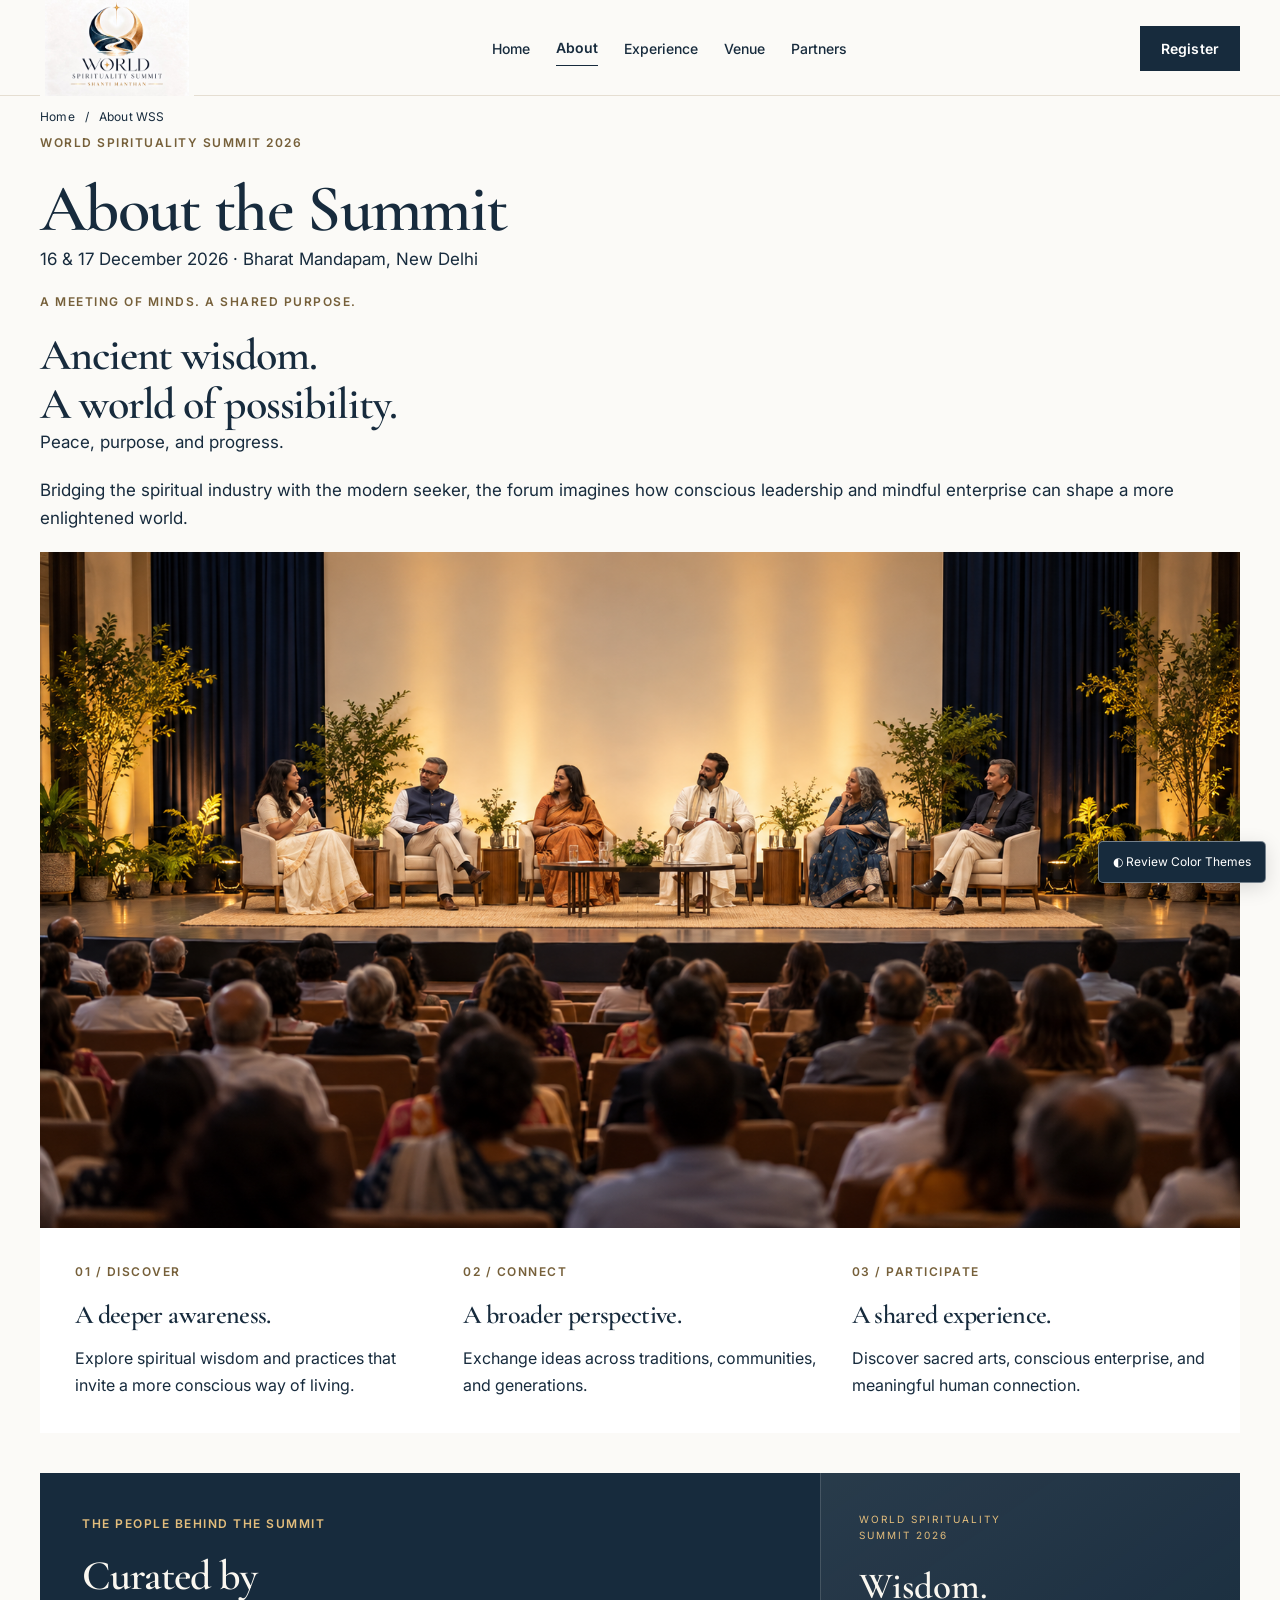
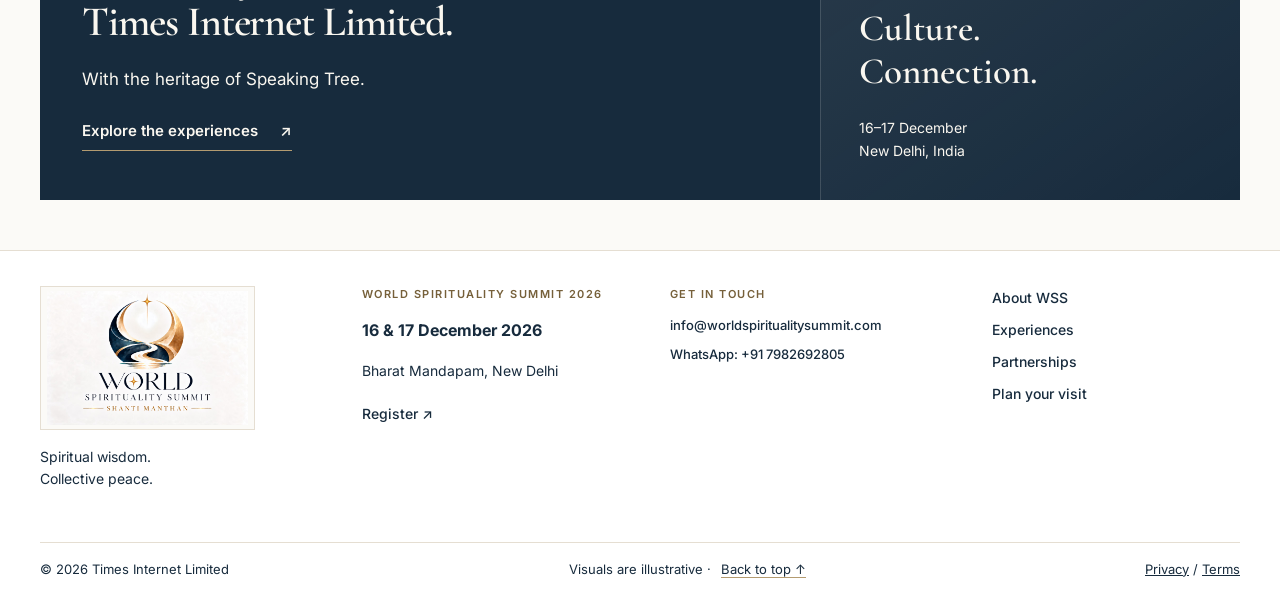
==== about.html @ 95be3aa4 "Restore WSS visual options and add content review workbook" ====
<!-- WSS 2026 - About the Summit - Built for GitHub Pages - Static HTML only -->
<!doctype html>
<html lang="en">
<head>
<meta charset="utf-8">
<meta name="viewport" content="width=device-width, initial-scale=1">
<title>About the Summit | WSS 2026</title>
<meta name="description" content="World Spirituality Summit 2026: Shanti Manthan - Chanting For Peace. Bharat Mandapam, New Delhi, 16-17 December 2026.">
<link rel="icon" href="./assets/images/logo-final.jpeg">
<script src="./assets/js/theme.js?v=layout-selector-4">
</script>
<link rel="preconnect" href="https://fonts.googleapis.com">
<link rel="preconnect" href="https://fonts.gstatic.com" crossorigin>
<link href="https://fonts.googleapis.com/css2?family=Inter:wght@400;500;600;700&family=Cormorant+Garamond:wght@400;500;600;700&display=swap" rel="stylesheet">
<link rel="stylesheet" href="./assets/css/themes.css">
<link rel="stylesheet" href="./assets/css/style.css">
<link rel="stylesheet" href="./assets/css/components.css">
<link rel="stylesheet" href="./assets/css/editorial.css">
<link rel="stylesheet" href="./assets/css/ad-free.css">

<link rel="stylesheet" href="./assets/css/premium.css">
<link rel="stylesheet" href="./assets/css/layout.css">
<link rel="stylesheet" href="./assets/css/commerce.css">
<link rel="stylesheet" href="./assets/css/brand.css">
<script src="./assets/js/launch.js?v=forms-3"></script>

<link rel="stylesheet" href="./assets/css/site-refinement.css?v=register-2">
<link rel="stylesheet" href="./assets/css/premium-design.css?v=art-direction-3">
<link rel="stylesheet" href="./assets/css/event-presentation.css?v=4">
<link rel="stylesheet" href="./assets/css/cohesive.css?v=5">
</head>
<body id="page-top" data-page="about">
<a class="skip" href="#main">Skip to content</a>
<header class="site-header">
<a class="brand pd-brand-original" href="./index.html" aria-label="World Spirituality Summit — Shanti Manthan"><img src="./assets/images/logo-final.png" alt="World Spirituality Summit — Shanti Manthan" width="1536" height="1024"></a>
<nav id="navigation" aria-label="Main navigation"><a href="./index.html">Home</a>
<a href="./about.html">About</a>
<a href="./experience.html">Experience</a>
<a href="./venue.html">Venue</a>
<a href="./partners.html">Partners</a>
<a hidden data-launch-hidden="true" href="./schedule.html">Schedule</a><a hidden data-launch-hidden="true" href="./speakers.html">Speakers</a><a hidden data-launch-hidden="true" href="./tickets.html">Tickets</a><a hidden data-launch-hidden="true" href="./media.html">Media</a></nav>
<a class="button header-cta" href="./register.html">Register</a>
<button class="menu-toggle" aria-controls="navigation" aria-expanded="false" aria-label="Open navigation">☰</button>
</header>
<nav class="site-breadcrumb pd-wrap" aria-label="Breadcrumb"><a href="./index.html">Home</a><span aria-hidden="true">/</span><span aria-current="page">About WSS</span></nav>
<main id="main" class="pd">
<section class="pd-wrap about-opening"><div><p class="pd-label">WORLD SPIRITUALITY SUMMIT 2026</p><h1>About the Summit</h1><p class="about-date">16 &amp; 17 December 2026 · Bharat Mandapam, New Delhi</p></div></section>
<section class="pd-wrap about-introduction"><div><p class="pd-label">A MEETING OF MINDS. A SHARED PURPOSE.</p><h2>Ancient wisdom.<br>A world of possibility.</h2><p class="about-deck">Peace, purpose, and progress.</p><p>Bridging the spiritual industry with the modern seeker, the forum imagines how conscious leadership and mindful enterprise can shape a more enlightened world.</p></div><img src="./assets/images/summit-conversation.png" alt="Illustrative summit conversation" width="1536" height="1024" loading="lazy"></section>
<section class="pd-about-principles pd-wrap"><article><p class="pd-label">01 / DISCOVER</p><h3>A deeper awareness.</h3><p>Explore spiritual wisdom and practices that invite a more conscious way of living.</p></article><article><p class="pd-label">02 / CONNECT</p><h3>A broader perspective.</h3><p>Exchange ideas across traditions, communities, and generations.</p></article><article><p class="pd-label">03 / PARTICIPATE</p><h3>A shared experience.</h3><p>Discover sacred arts, conscious enterprise, and meaningful human connection.</p></article></section>
<section class="ev-curator pd-wrap"><div><p class="pd-label">THE PEOPLE BEHIND THE SUMMIT</p><h2>Curated by<br>Times Internet Limited.</h2><p>With the heritage of Speaking Tree.</p><a class="pd-link" href="./experience.html">Explore the experiences <span aria-hidden="true">↗</span></a></div><aside><span>WORLD SPIRITUALITY<br>SUMMIT 2026</span><strong>Wisdom.<br>Culture.<br>Connection.</strong><p>16–17 December<br>New Delhi, India</p></aside></section></main>
<footer id="site-footer" class="pd-footer"><div class="pd-wrap pd-footer-top"><div><a class="brand pd-brand-original" href="./index.html" aria-label="World Spirituality Summit — Shanti Manthan"><img src="./assets/images/logo-final.png" alt="World Spirituality Summit — Shanti Manthan" width="1536" height="1024"></a><p>Spiritual wisdom.<br>Collective peace.</p></div><div><p class="pd-label">WORLD SPIRITUALITY SUMMIT 2026</p><strong>16 &amp; 17 December 2026</strong><p>Bharat Mandapam, New Delhi</p><a href="./register.html">Register ↗</a></div><div class="pd-footer-contact"><p class="pd-label">GET IN TOUCH</p><a href="mailto:info@worldspiritualitysummit.com">info@worldspiritualitysummit.com</a><a href="https://wa.me/917982692805">WhatsApp: +91 7982692805</a></div><nav aria-label="Footer navigation"><a href="./about.html">About WSS</a><a href="./experience.html">Experiences</a><a href="./partners.html">Partnerships</a><a href="./venue.html">Plan your visit</a><a hidden data-launch-hidden="true" href="./schedule.html">Schedule</a><a hidden data-launch-hidden="true" href="./speakers.html">Speakers</a><a hidden data-launch-hidden="true" href="./tickets.html">Tickets</a><a hidden data-launch-hidden="true" href="./media.html">Media</a></nav></div><div class="pd-wrap pd-footer-bottom"><span>© 2026 Times Internet Limited</span><span>Visuals are illustrative · <a href="#page-top" class="ev-back-top">Back to top ↑</a></span><span><button class="text-button" data-policy="Privacy Policy">Privacy</button> / <button class="text-button" data-policy="Terms">Terms</button></span></div></footer>
</div>


<button id="theme-open" class="theme-open" aria-haspopup="dialog" aria-label="Review Color Themes">◐ <span>Review Color Themes</span>
</button>
<dialog id="theme-dialog">
<div class="dialog-head">
<div>
<p class="eyebrow">BUSINESS REVIEW</p>
<h2>Choose a color palette</h2>
</div>
<button data-close aria-label="Close theme selector">×</button>
</div>
<p>Color theme preview | Final palette pending approval</p>
<div id="theme-options">
</div>
<p class="theme-guidance">Three shortlisted directions. Logo artwork is unchanged in every theme.</p>
<div class="dialog-actions">
<button id="copy-theme" class="button">Copy Review Link</button>
<button id="reset-theme" class="button secondary">Reset to Reference</button>
</div>
<p id="theme-status" role="status">
</p>
</dialog>
<dialog id="policy-dialog">
<div class="dialog-head">
<h2 id="policy-title">
</h2>
<button data-close aria-label="Close">×</button>
</div>
<p>Publication pending. This approval preview does not accept payments or submit enquiries until the live services are configured.</p>
</dialog>
<script src="./assets/js/nav.js" defer>
</script>
<script src="./assets/js/tabs.js" defer>
</script>
<script src="./assets/js/modal.js" defer>
</script>
<script src="./assets/js/seating.js" defer>
</script>
<script src="./assets/js/tickets.js" defer>
</script>
<script src="./assets/js/motion.js" defer>
</script>
<script src="./assets/js/premium.js" defer></script>
<script src="./assets/js/design-motion.js?v=art-direction-2" defer></script>
<script src="./assets/js/event-interactions.js?v=3" defer></script>
<a class="ux-up" href="#page-top" aria-label="Scroll to top"><span aria-hidden="true">↑</span></a>
<script src="./assets/js/cohesive.js?v=5" defer></script>
</body>
</html>
---- assets/css/themes.css ----
:root {
  --color-primary:#0B1340;
  --color-accent:#C9A84C;
  --color-highlight:#F0D98A;
  --color-bg:#fff;
  --color-surface:#F8F8F6;
  --color-text:#1A1A1A;
  --color-muted:#595959;
  --color-border:#dededc;
  --font-heading:'Playfair Display',Georgia,serif;
  --font-body:'Inter',Arial,sans-serif
}

[data-theme="forest-champagne"] {
  --color-primary:#173F35;
  --color-accent:#D5B775;
  --color-highlight:#F2E5C4;
  --color-bg:#FFFEFA;
  --color-surface:#F0F4EE
}

[data-theme="burgundy-sandstone"] {
  --color-primary:#59283E;
  --color-accent:#D7AD75;
  --color-highlight:#F3DFC2;
  --color-bg:#FFFCF8;
  --color-surface:#F6EFEB
}

[data-theme="indigo-lavender"] {
  --color-primary:#30275F;
  --color-accent:#C7B6EB;
  --color-highlight:#E7DEF7;
  --color-bg:#FEFDFF;
  --color-surface:#F2EFF8
}

[data-theme="teal-copper"] {
  --color-primary:#124951;
  --color-accent:#E0AA82;
  --color-highlight:#F5DDCA;
  --color-bg:#FCFEFD;
  --color-surface:#EDF4F3
}
---- assets/css/style.css ----
* {
  box-sizing:border-box
}

html {
  scroll-behavior:smooth;
  scroll-padding-top:110px
}

body {
  margin:0;
  background:var(--color-bg);
  color:var(--color-text);
  font:16px/1.65 var(--font-body)
}

h1,h2,h3,p {
  margin-top:0
}

h1,h2,h3 {
  line-height:1.15
}

h1,h2 {
  font-family:var(--font-heading);
  font-weight:500
}

h1 {
  font-size:clamp(2.7rem,5.5vw,5.3rem);
  letter-spacing:-.04em
}

h2 {
  font-size:clamp(2rem,3.5vw,3.1rem);
  letter-spacing:-.025em
}

h3 {
  font-size:1.12rem
}

a {
  color:inherit;
  text-decoration:none
}

a:hover {
  text-decoration:underline
}

button,input,select,textarea {
  font:inherit
}

button,a,input,select,textarea {
  -webkit-tap-highlight-color:transparent
}

button {
  cursor:pointer
}

button:disabled {
  cursor:not-allowed;
  opacity:.6
}

img {
  max-width:100%;
  display:block
}

button:focus-visible,a:focus-visible,input:focus-visible,select:focus-visible,textarea:focus-visible,[tabindex]:focus-visible {
  outline:3px solid var(--color-primary);
  outline-offset:4px
}

.dark :focus-visible,.hero :focus-visible {
  outline-color:white
}

[hidden] {
  display:none!important
}

.container {
  width:min(1200px,calc(100% - 64px));
  margin:auto
}

.section {
  padding:80px 0
}

.section-heading {
  max-width:780px;
  margin-bottom:32px
}

.section-heading p {
  color:var(--color-muted)
}

.surface {
  background:var(--color-surface)
}

.dark {
  background:var(--color-primary);
  color:white
}

.eyebrow {
  font-size:.76rem;
  font-weight:600;
  letter-spacing:.18em;
  text-transform:uppercase
}

.hero {
  min-height:calc(100svh - 96px);
  display:grid;
  place-items:center;
  text-align:center;
  position:relative;
  overflow:hidden;
  background:var(--color-primary);
  color:white;
  padding:88px 24px 60px
}

.hero:before,.quote:before {
  content:'';
  position:absolute;
  inset:0;
  background:linear-gradient(180deg,color-mix(in srgb,var(--color-primary) 66%,transparent),color-mix(in srgb,var(--color-primary) 85%,transparent)),url('../images/hero-bg.jpg') center/cover
}

.hero-content {
  position:relative;
  max-width:980px
}

.hero .eyebrow {
  color:var(--color-highlight);
  margin-bottom:30px
}

.hero h1 {
  margin-bottom:22px
}

.hero h1 em {
  font-weight:400;
  color:var(--color-highlight)
}

.hero h2 {
  font:400 1.1rem var(--font-body);
  letter-spacing:.1em;
  margin-bottom:28px
}

.hero-meta {
  font-size:.94rem;
  margin-bottom:32px
}

.actions {
  display:flex;
  gap:12px;
  flex-wrap:wrap
}

.hero .actions {
  justify-content:center
}

.hero-foot {
  margin:52px 0 0;
  font-size:.75rem;
  letter-spacing:.15em;
  color:var(--color-highlight)
}

.stats {
  background:var(--color-primary);
  color:white;
  border-top:1px solid #ffffff26
}

.stats .container {
  display:grid;
  grid-template-columns:repeat(6,1fr);
  padding:28px 0;
  gap:20px
}

.stat {
  text-align:center;
  border-right:1px solid #ffffff26
}

.stat:last-child {
  border:0
}

.stat strong {
  display:block;
  font:500 2.25rem var(--font-heading);
  color:var(--color-highlight)
}

.stat span {
  font-size:.78rem
}

.split {
  display:grid;
  grid-template-columns:1fr 1fr;
  gap:64px;
  align-items:center
}

.grid {
  display:grid;
  grid-template-columns:repeat(3,minmax(0,1fr));
  gap:24px
}

.grid.two {
  grid-template-columns:repeat(2,minmax(0,1fr))
}

.editorial-image {
  border-radius:8px;
  aspect-ratio:1.25;
  object-fit:cover
}

.placeholder {
  min-height:200px;
  display:grid;
  place-items:center;
  padding:28px;
  background:var(--color-surface);
  border:1px solid var(--color-border);
  text-align:center;
  color:var(--color-muted)
}

.image-grid {
  display:grid;
  grid-template-columns:1fr 1fr;
  gap:12px
}

.image-grid .placeholder {
  min-height:170px
}

.quote {
  position:relative;
  text-align:center;
  padding:90px 24px;
  color:white;
  background:var(--color-primary)
}

.quote>div {
  position:relative;
  max-width:900px;
  margin:auto
}

.quote h2 {
  font-size:clamp(2rem,4vw,3.5rem)
}

.page-hero {
  background:var(--color-primary);
  color:white;
  padding:65px 0
}

.page-hero h1 {
  font-size:clamp(2.4rem,4.5vw,4rem);
  max-width:1000px;
  margin-bottom:20px
}

.page-hero .eyebrow {
  color:var(--color-highlight)
}

.page-hero p:last-child {
  margin:0
}

.note {
  font-size:.85rem;
  color:var(--color-muted)
}

.dark .note {
  color:#e2e2e2
}

.inline-link {
  text-decoration:underline;
  text-underline-offset:5px;
  font-weight:600
}

.speaker-grid {
  display:grid;
  grid-template-columns:repeat(5,minmax(0,1fr));
  gap:20px
}

.speaker {
  text-align:center;
  padding:22px 12px;
  border:1px solid var(--color-border);
  border-radius:8px
}

.avatar {
  width:94px;
  height:94px;
  background:var(--color-surface);
  border:1px solid var(--color-border);
  border-radius:50%;
  display:grid;
  place-items:center;
  margin:0 auto 20px;
  font:1.8rem var(--font-heading);
  color:var(--color-primary)
}

.speaker h3 {
  font-size:.98rem;
  line-height:1.4;
  margin-bottom:8px
}

.speaker p {
  font-size:.82rem;
  color:var(--color-muted);
  margin:0
}

.speaker-strip {
  display:flex;
  overflow-x:auto;
  gap:20px;
  padding-bottom:20px
}

.speaker-strip .speaker {
  flex:0 0 210px;
  background:white
}

.timeline {
  margin-top:30px
}

.session {
  display:grid;
  grid-template-columns:130px 1fr;
  gap:28px;
  padding:26px 0;
  border-bottom:1px solid var(--color-border)
}

.session-body {
  border-left:4px solid var(--session-color,#666);
  padding-left:24px
}

.session h3 {
  margin:10px 0
}

.session .tag {
  font-size:.78rem;
  text-transform:uppercase;
  letter-spacing:.06em
}

.session p {
  margin-bottom:0;
  color:var(--color-muted)
}

.time {
  font-weight:600;
  font-size:.88rem
}

.experience-row {
  display:grid;
  grid-template-columns:1fr 1fr;
  gap:56px;
  align-items:center
}

.experience-row.reverse .experience-visual {
  order:2
}

.experience-visual {
  min-height:260px;
  background:var(--color-primary);
  color:var(--color-highlight);
  display:flex;
  flex-direction:column;
  justify-content:center;
  padding:40px;
  border-radius:8px
}

.experience-visual strong {
  font:5rem var(--font-heading)
}

.experience-visual span {
  font-size:1.2rem
}

.map-frame {
  width:100%;
  height:380px;
  border:0;
  border-radius:8px
}

.donut {
  width:240px;
  height:240px;
  border-radius:50%;
  background:conic-gradient(#0b1340 0 30%,#c9a84c 30% 55%,#258080 55% 75%,#8065ac 75% 90%,#aaa 90%);
  margin:auto;
  display:grid;
  place-items:center
}

.donut:after {
  content:'Our community';
  background:var(--color-bg);
  border-radius:50%;
  width:160px;
  height:160px;
  display:grid;
  place-items:center;
  font-family:var(--font-heading)
}

.legend {
  list-style:none;
  padding:0
}

.legend li {
  display:flex;
  justify-content:space-between;
  padding:8px 0;
  border-bottom:1px solid var(--color-border)
}

.seating-map {
  width:100%;
  max-height:560px
}

.zone {
  cursor:pointer;
  stroke:#fff;
  stroke-width:3
}

.zone:hover,.zone.selected {
  stroke:#171717;
  stroke-width:6
}

.zone:focus {
  outline:none;
  stroke:#171717;
  stroke-width:6
}

.zone-info {
  background:var(--color-surface);
  padding:24px;
  border-radius:8px
}

.zone-info p {
  margin-bottom:12px
}

.review-summary {
  padding:28px;
  background:var(--color-surface);
  border-radius:8px
}

.summary-line {
  display:flex;
  justify-content:space-between;
  gap:20px;
  margin:12px 0
}

.summary-total {
  border-top:1px solid var(--color-border);
  padding-top:16px;
  font-size:1.4rem;
  font-weight:600
}

.booking-success {
  max-width:700px;
  margin:auto;
  text-align:center
}

.success-mark {
  font-size:3rem;
  color:#226640
}

.review-notice {
  padding:12px 16px;
  background:var(--color-surface);
  border-left:3px solid var(--color-primary);
  font-size:.85rem;
  margin-bottom:24px
}

@media(min-width:1500px) {
  .hero {
  min-height:760px
}


}

@media(max-width:1100px) {
  .split {
  gap:32px
}

.speaker-grid {
  grid-template-columns:repeat(3,1fr)
}

.stats .container {
  grid-template-columns:repeat(3,1fr)
}

.stat:nth-child(3) {
  border:0
}


}

@media(max-width:767px) {
  .container {
  width:calc(100% - 32px)
}

.section {
  padding:48px 0
}

.hero {
  min-height:700px;
  padding:60px 16px
}

.hero h1 {
  font-size:3.2rem
}

.hero h2 {
  font-size:.96rem;
  letter-spacing:.03em
}

.hero .actions {
  flex-direction:column;
  max-width:310px;
  margin:auto
}

.hero-foot {
  margin-top:36px
}

.stats .container {
  gap:24px 10px
}

.stat strong {
  font-size:1.8rem
}

.stat span {
  font-size:.7rem
}

.split,.grid,.grid.two,.experience-row {
  grid-template-columns:1fr;
  gap:24px
}

.speaker-grid {
  grid-template-columns:repeat(2,minmax(0,1fr));
  gap:12px
}

.speaker {
  padding:18px 8px
}

.experience-row.reverse .experience-visual {
  order:0
}

.session {
  grid-template-columns:1fr;
  gap:10px
}

.page-hero {
  padding:44px 0
}

.image-grid .placeholder {
  min-height:130px;
  font-size:.85rem
}

.quote {
  padding:60px 20px
}

body {
  padding-bottom:78px
}

.map-frame {
  height:280px
}


}

@media(prefers-reduced-motion:reduce) {
  * {
  scroll-behavior:auto!important;
  transition:none!important
}


}
---- assets/css/components.css ----
.site-header {
  height:96px;
  position:sticky;
  top:0;
  z-index:30;
  background:var(--color-bg);
  display:flex;
  align-items:center;
  padding:0 32px;
  gap:24px;
  border-bottom:1px solid var(--color-border)
}

.site-header.scrolled {
  box-shadow:0 3px 20px #0000000a;
  background:white
}

.brand {
  display:flex;
  gap:12px;
  align-items:center;
  color:var(--color-primary);
  font-size:.73rem;
  font-weight:600;
  line-height:1.45;
  flex-shrink:0
}

.brand:hover {
  text-decoration:none
}

.brand-mark {
  font:600 1.9rem var(--font-heading);
  line-height:.8;
  letter-spacing:-.08em
}

.brand-mark span {
  display:block;
  font:600 .6rem var(--font-body);
  letter-spacing:.32em;
  text-align:center;
  margin-top:9px
}

.site-header nav {
  display:flex;
  gap:18px;
  margin-left:auto;
  align-items:center
}

.site-header nav a {
  font-size:.79rem;
  padding:10px 0;
  white-space:nowrap
}

.site-header nav a[aria-current] {
  border-bottom:2px solid var(--color-primary);
  font-weight:700
}

.button {
  border:1px solid transparent;
  border-radius:4px;
  padding:12px 26px;
  background:var(--color-accent);
  color:#171717;
  display:inline-flex;
  align-items:center;
  justify-content:center;
  font-size:.9rem;
  font-weight:600;
  line-height:1.5;
  transition:filter .2s,transform .2s
}

.button:hover {
  filter:brightness(.94);
  text-decoration:none
}

.button.secondary {
  border-color:var(--color-primary);
  color:var(--color-primary);
  background:transparent
}

.button.secondary:hover {
  background:var(--color-primary);
  color:white
}

.dark .secondary,.hero .secondary {
  border-color:#ffffff88;
  color:white
}

.dark .secondary:hover,.hero .secondary:hover {
  background:white;
  color:var(--color-primary)
}

.header-cta {
  padding:11px 16px;
  white-space:nowrap;
  font-size:.78rem
}

.menu-toggle {
  display:none;
  background:none;
  border:0;
  font-size:1.6rem
}

.card {
  background:white;
  border:1px solid var(--color-border);
  border-radius:8px;
  padding:24px;
  color:var(--color-text);
  transition:transform .2s,box-shadow .2s
}

.card:hover {
  box-shadow:0 4px 20px #00000014;
  transform:translateY(-2px)
}

.card-number {
  font:.85rem var(--font-body);
  display:block;
  color:var(--color-muted);
  margin-bottom:28px
}

.card h3 {
  font:500 1.45rem var(--font-heading);
  color:var(--color-primary)
}

.card p {
  color:var(--color-muted);
  margin-bottom:0
}

.card ul {
  padding-left:20px;
  font-size:.9rem
}

.card li {
  margin-bottom:10px
}

.price {
  display:block;
  font:500 2rem var(--font-heading);
  margin:20px 0;
  color:var(--color-primary)
}

.ticket-grid {
  display:grid;
  grid-template-columns:repeat(5,minmax(0,1fr));
  gap:16px
}

.ticket-card {
  position:relative;
  display:block;
  cursor:pointer;
  padding:22px 18px
}

.ticket-card:has(input:checked) {
  border:2px solid var(--color-primary);
  padding:21px 17px;
  box-shadow:0 0 0 3px var(--color-highlight)
}

.ticket-card h3 {
  margin-top:16px
}

.ticket-card .price {
  font-size:1.6rem
}

.ticket-card li {
  font-size:.8rem
}

.badge {
  display:inline-block;
  font-size:.65rem;
  letter-spacing:.07em;
  background:var(--color-highlight);
  color:#171717;
  padding:4px 8px;
  border-radius:3px;
  margin-bottom:8px
}

.tabs {
  display:flex;
  gap:8px;
  flex-wrap:wrap;
  border-bottom:1px solid var(--color-border);
  padding-bottom:14px
}

.tabs button {
  padding:12px 22px;
  border:1px solid var(--color-border);
  background:white;
  color:var(--color-primary);
  border-radius:4px
}

.tabs button.active {
  background:var(--color-primary);
  color:white;
  border-color:var(--color-primary)
}

.tab-panel {
  padding-top:32px
}

.stepper {
  display:flex;
  list-style:none;
  padding:0;
  margin:0 0 32px;
  gap:8px
}

.stepper li {
  flex:1;
  padding:14px 10px;
  background:var(--color-surface);
  border-bottom:3px solid var(--color-border);
  font-size:.9rem
}

.stepper .active {
  border-color:var(--color-primary);
  color:var(--color-primary);
  font-weight:600
}

.form-grid {
  display:grid;
  grid-template-columns:1fr 1fr;
  gap:20px
}

.field {
  display:flex;
  flex-direction:column;
  gap:7px;
  font-size:.9rem;
  font-weight:500
}

.field.full {
  grid-column:1/-1
}

input:not([type=checkbox]):not([type=radio]),select,textarea {
  width:100%;
  padding:12px;
  border:1px solid #888;
  border-radius:2px;
  background:white;
  color:#1a1a1a;
  min-height:48px
}

textarea {
  min-height:120px
}

input[type=checkbox],input[type=radio] {
  accent-color:var(--color-primary);
  width:18px;
  height:18px;
  vertical-align:middle
}

.check-label {
  display:flex;
  align-items:center;
  gap:10px;
  margin:12px 0
}

.form-actions {
  margin-top:28px;
  display:flex;
  gap:12px;
  flex-wrap:wrap
}

.error {
  font-size:.82rem;
  color:#9b1c1c
}

.field input[aria-invalid=true] {
  border-color:#9b1c1c
}

.total-strip {
  display:flex;
  justify-content:space-between;
  align-items:center;
  padding:24px;
  background:var(--color-surface);
  margin:24px 0;
  gap:20px
}

.total-strip strong {
  font-size:1.6rem;
  color:var(--color-primary)
}

.quantity {
  max-width:160px
}

.text-button {
  border:0;
  background:none;
  text-decoration:underline;
  padding:0;
  color:inherit;
  font-size:inherit
}

footer {
  background:var(--color-surface);
  padding:64px 0 22px;
  color:var(--color-primary)
}

.footer-grid {
  display:grid;
  grid-template-columns:1fr .8fr 1.3fr 1fr;
  gap:40px
}

.footer-grid h3 {
  font-size:.85rem;
  margin:0 0 16px
}

.footer-grid p,.footer-grid a,.footer-grid span:not(.brand-mark) {
  font-size:.78rem;
  overflow-wrap:anywhere
}

.footer-grid>div>a:not(.brand) {
  display:block;
  margin:8px 0
}

.footer-grid .brand {
  margin-bottom:24px
}

.socials {
  display:flex;
  flex-wrap:wrap;
  gap:10px
}

.footer-bottom {
  margin-top:40px;
  padding-top:20px;
  border-top:1px solid var(--color-border);
  display:flex;
  justify-content:space-between;
  gap:20px;
  font-size:.72rem
}

.mobile-cta {
  display:none
}

.theme-open {
  position:fixed;
  right:20px;
  bottom:20px;
  z-index:45;
  border:1px solid #ffffff66;
  border-radius:30px;
  background:var(--color-primary);
  color:white;
  box-shadow:0 3px 18px #0003;
  padding:12px 18px;
  font-size:.82rem
}

.theme-open:focus-visible {
  outline-color:var(--color-accent)
}

dialog {
  border:1px solid var(--color-border);
  border-radius:12px;
  width:min(620px,calc(100% - 32px));
  max-height:85svh;
  overflow:auto;
  padding:28px;
  background:var(--color-bg);
  color:var(--color-text)
}

dialog::backdrop {
  background:#0008;
  backdrop-filter:blur(3px)
}

.dialog-head {
  display:flex;
  align-items:flex-start;
  justify-content:space-between;
  gap:12px
}

.dialog-head h2 {
  font-size:1.9rem;
  margin-bottom:16px
}

.dialog-head .eyebrow {
  margin-bottom:12px
}

.dialog-head button {
  border:0;
  background:none;
  font-size:1.6rem;
  line-height:1
}

.dialog-actions {
  display:flex;
  gap:10px;
  flex-wrap:wrap;
  margin-top:20px
}

.theme-option {
  display:flex;
  width:100%;
  gap:16px;
  align-items:center;
  text-align:left;
  padding:14px;
  border:1px solid var(--color-border);
  border-radius:6px;
  background:white;
  margin:10px 0;
  color:#1a1a1a
}

.theme-option[aria-pressed=true] {
  border:2px solid var(--color-primary);
  padding:13px;
  background:var(--color-surface)
}

.theme-option strong {
  font-size:.91rem
}

.theme-option small {
  display:block;
  font-size:.76rem;
  color:#595959
}

.swatches {
  display:flex;
  flex-shrink:0
}

.swatches i {
  display:block;
  width:19px;
  height:35px
}

.swatches i:first-child {
  border-radius:4px 0 0 4px
}

.swatches i:last-child {
  border-radius:0 4px 4px 0
}

.selected-label {
  margin-left:auto;
  font-size:.72rem;
  font-weight:700
}

.skip {
  position:fixed;
  top:-100px;
  left:10px;
  z-index:100;
  padding:12px;
  background:white
}

.skip:focus {
  top:10px
}

.inline-status {
  margin:16px 0;
  font-size:.9rem
}

.honeypot {
  display:none
}

.map-tooltip {
  font-size:.9rem;
  min-height:30px;
  margin-top:16px
}

@media(max-width:1250px) {
  .site-header {
  padding:0 24px;
  gap:16px
}

.site-header nav {
  gap:12px
}

.brand>span:last-child:not(.brand-mark) {
  display:none
}


}

@media(max-width:1050px) {
  .site-header {
  height:80px
}

.menu-toggle {
  display:block
}

.header-cta {
  margin-left:auto
}

.site-header nav {
  display:none;
  position:fixed;
  inset:80px 0 0;
  background:var(--color-bg);
  padding:32px;
  overflow:auto;
  flex-direction:column;
  align-items:stretch;
  gap:8px
}

.site-header nav.open {
  display:flex
}

.site-header nav a {
  font-size:1.2rem
}

.ticket-grid {
  grid-template-columns:repeat(3,1fr)
}

.footer-grid {
  grid-template-columns:1fr 1fr
}


}

@media(max-width:767px) {
  .site-header {
  height:72px;
  padding:0 16px
}

.site-header nav {
  top:72px
}

.brand>span:last-child:not(.brand-mark) {
  display:block;
  font-size:.65rem
}

.header-cta {
  display:none
}

.menu-toggle {
  margin-left:auto
}

.brand-mark {
  font-size:1.7rem
}

.footer-grid {
  gap:32px 20px
}

.footer-bottom {
  flex-direction:column;
  gap:12px
}

.form-grid {
  grid-template-columns:1fr
}

.ticket-grid {
  grid-template-columns:1fr 1fr;
  gap:12px
}

.ticket-card {
  padding:16px 12px
}

.ticket-card:has(input:checked) {
  padding:15px 11px
}

.ticket-card h3 {
  font-size:1.2rem
}

.ticket-card .price {
  font-size:1.35rem
}

.total-strip {
  align-items:flex-start;
  flex-direction:column
}

.mobile-cta {
  display:flex;
  position:fixed;
  bottom:0;
  left:0;
  right:0;
  z-index:40;
  border-radius:0;
  padding:18px 10px;
  padding-bottom:max(18px,env(safe-area-inset-bottom));
  box-shadow:0 -2px 12px #0001
}

.theme-open {
  bottom:82px;
  right:12px;
  padding:10px 14px
}

.theme-open span {
  font-size:.75rem
}

dialog {
  padding:20px
}

.theme-option {
  gap:10px
}

.swatches i {
  width:13px
}

.stepper li {
  font-size:.8rem
}

.card {
  padding:20px
}

.ticket-card {
  padding:16px 12px
}


}

/* Compact, unobstructed approval control in the mobile header. */
@media(max-width:767px) {
  .theme-open {
  top:18px;
  right:56px;
  bottom:auto;
  height:36px;
  padding:6px 10px;
  box-shadow:none;
  border-radius:4px;
}

.theme-open span {
  display:none;
}

.theme-open::after {
  content:' Themes';
  font-size:.75rem;
}


}

@media(max-width:380px) {
  .brand>span:last-child:not(.brand-mark) {
  display:none;
}


}

@media(min-width:1051px) {
  .site-header nav a { font-size:.875rem; }
}

.card h3 {
  overflow-wrap:anywhere;
}

.feature-icon { width:32px; height:32px; color:var(--color-primary); margin-bottom:24px; }
---- assets/css/editorial.css ----
/* Reference-led art direction. All color choices remain controlled by theme tokens. */
:root {
  --hero-paper: #faf6eb;
  --accent-ink: #806019;
  --surface-tint: #edf0e7;
}
[data-theme="forest-champagne"] {
  --color-primary: #103d30;
  --color-accent: #d3b479;
  --color-highlight: #f3e5bb;
  --color-bg: #fffcf5;
  --color-surface: #eff2e9;
  --color-border: #dcded3;
  --hero-paper: #fbf5e5;
  --accent-ink: #806019;
}
[data-theme="midnight-gold"] { --hero-paper: #f7f5ed; --surface-tint: #edf0f5; }
[data-theme="burgundy-sandstone"] { --hero-paper: #fbf0e5; --surface-tint: #f4eae7; }
[data-theme="indigo-lavender"] { --hero-paper: #f7f2fc; --surface-tint: #efedf7; }
[data-theme="teal-copper"] { --hero-paper: #f3f7ef; --surface-tint: #e9f2ef; }
body { -webkit-font-smoothing: antialiased; }
h1, h2 { text-wrap: balance; }
figure { margin: 0; }
.site-header {
  height: 88px;
  background: var(--color-bg);
  border-bottom: 1px solid color-mix(in srgb, var(--color-primary) 12%, transparent);
}
.site-header.scrolled { background: color-mix(in srgb, var(--color-bg) 94%, transparent); backdrop-filter: blur(16px); }
.brand { gap: 15px; }
.brand-mark { letter-spacing: -.065em; }
.site-header nav a { position: relative; border: 0; }
.site-header nav a::after { content: ''; position: absolute; height: 1px; left: 0; right: 0; bottom: 5px; background: var(--color-primary); transform: scaleX(0); transform-origin: left; transition: transform .25s ease; }
.site-header nav a:hover::after, .site-header nav a[aria-current]::after { transform: scaleX(1); }
.site-header nav a[aria-current] { border: 0; }
.button { border-radius: 3px; min-height: 48px; gap: 22px; padding: 13px 25px; letter-spacing: .01em; }
.header-cta { min-height: 42px; padding: 10px 18px; }
.button:not(.secondary) { background: var(--color-primary); color: white; }
.dark .button:not(.secondary) { background: var(--color-accent); color: #171717; }
.button.secondary { border-color: color-mix(in srgb, var(--color-primary) 55%, transparent); }
.button:hover { filter: none; transform: translateY(-2px); box-shadow: 0 5px 15px #0000000d; }
.eyebrow { font-size: .72rem; letter-spacing: .19em; line-height: 1.6; }
.fine-line { display: inline-block; width: 28px; height: 1px; background: currentColor; margin-right: 12px; vertical-align: middle; }
/* Live text sits above a standalone image; the chakra is a separate animated layer. */
.editorial-hero {
  isolation: isolate;
  position: relative;
  min-height: 720px;
  height: min(820px, calc(100svh - 88px));
  display: flex;
  align-items: center;
  text-align: left;
  padding: 54px max(5vw, calc((100vw - 1280px) / 2)) 100px;
  background: var(--hero-paper);
  color: var(--color-primary);
}
.editorial-hero::before { display: none; }
.hero-venue { position: absolute; inset: 0; width: 100%; height: 100%; object-fit: cover; object-position: center 59%; z-index: -3; }
.hero-wash { position: absolute; inset: 0; z-index: -2; background: linear-gradient(90deg, var(--hero-paper) 0%, color-mix(in srgb, var(--hero-paper) 96%, transparent) 28%, color-mix(in srgb, var(--hero-paper) 70%, transparent) 42%, transparent 65%), linear-gradient(0deg, #12271955, transparent 21%); }
.hero-content { max-width: 640px; width: 49%; z-index: 2; }
.editorial-hero .eyebrow { color: var(--color-primary); margin: 0 0 32px; font-size: .68rem; }
.editorial-hero h1 { font-size: clamp(4.6rem, 6.7vw, 6.75rem); line-height: .94; letter-spacing: -.055em; font-weight: 500; margin: 0 0 21px; text-wrap: initial; }
.editorial-hero h1 > span { display: block; font: 400 clamp(2rem, 3.2vw, 3.1rem)/1.4 var(--font-body); letter-spacing: -.045em; margin-top: 15px; }
.hero-mantra { font-size: .98rem; line-height: 1.7; margin-bottom: 25px; }
.hero-mantra span { color: var(--accent-ink); margin: 0 5px; }
.hero-details { margin-bottom: 26px; }
.hero-details::before { content: ''; width: 55px; height: 2px; background: var(--accent-ink); display: block; margin-bottom: 17px; }
.hero-details p { margin: 0; }
.hero-details strong { font-size: 1.55rem; font-weight: 400; line-height: 1.4; color: var(--accent-ink); display: block; }
.hero-details span { display: block; font-size: 1.06rem; margin-top: 2px; }
.editorial-hero .actions { justify-content: flex-start; gap: 12px; }
.editorial-hero .secondary { border-color: var(--color-primary); color: var(--color-primary); background: color-mix(in srgb, var(--hero-paper) 75%, transparent); }
.editorial-hero .secondary:hover { background: var(--color-primary); color: white; }
.hero-chakra { position: absolute; width: min(44vw, 670px); height: auto; aspect-ratio: 1; right: 6%; top: -8%; z-index: -1; opacity: .8; pointer-events: none; }
.chakra-art { width: 100%; height: 100%; object-fit: contain; }
.hero-bottom { position: absolute; bottom: 24px; left: max(5vw, calc((100vw - 1280px) / 2)); right: 32px; display: flex; justify-content: space-between; align-items: center; gap: 16px; }
.hero-bottom p { margin: 0; font-size: .66rem; letter-spacing: .2em; color: var(--color-primary); }
.motion-control { color: var(--color-primary); background: var(--hero-paper); border: 1px solid color-mix(in srgb, var(--color-primary) 25%, transparent); border-radius: 24px; padding: 7px 13px; font-size: .72rem; min-height: 34px; }
.motion-control:disabled { opacity: .8; }
.stats { background: var(--color-primary); border: 0; }
.stats .container { padding: 30px 0; }
.stat strong { font-size: 2rem; margin-bottom: 5px; }
.stat span { font-size: .76rem; letter-spacing: .01em; }
.section { padding: 76px 0; }
.section h2 { color: var(--color-primary); }
.section.dark h2 { color: var(--color-highlight); }
.section-heading { margin-bottom: 36px; }
.section-heading::before { content: ''; display: block; width: 34px; height: 2px; background: var(--color-accent); margin-bottom: 18px; }
.split { gap: 60px; }
.summit-collage { position: relative; padding: 0 0 60px 0; margin: 12px 0 16px; }
.collage-main { width: 89%; position: relative; overflow: hidden; border-radius: 150px 150px 4px 4px; }
.collage-main img { width: 100%; height: 430px; object-fit: cover; }
.collage-main figcaption { position: absolute; bottom: 0; left: 0; right: 0; padding: 50px 25px 20px; background: linear-gradient(transparent, #112b25bf); color: white; font: 1.3rem var(--font-heading); }
.collage-detail { position: absolute; width: 49%; right: 0; bottom: 0; border: 7px solid var(--color-bg); border-radius: 4px; overflow: hidden; }
.collage-detail img { width: 100%; height: 205px; object-fit: cover; }
.collage-seal { position: absolute; left: -38px; bottom: 3px; display: block; width: 125px; height: 125px; padding: 10px; border-radius: 50%; background: var(--color-primary); }
.collage-seal img { width: 100%; height: 100%; object-fit: contain; }
.card { border-color: color-mix(in srgb, var(--color-primary) 14%, transparent); padding: 27px; border-radius: 5px; }
.card:hover { box-shadow: 0 12px 30px #172b2310; transform: translateY(-4px); }
.image-card { padding: 0; overflow: hidden; }
.image-card > img { width: 100%; height: 220px; object-fit: cover; transition: transform .7s ease; }
.image-card:hover > img { transform: scale(1.035); }
.image-card-body { padding: 25px; position: relative; background: white; }
.image-card .feature-icon { width: 26px; height: 26px; margin: 0 0 14px; }
.image-card h3 { margin-bottom: 10px; }
.speaker { background: var(--color-bg); border-color: color-mix(in srgb, var(--color-primary) 13%, transparent); border-radius: 5px; padding-top: 28px; }
.avatar { background: var(--color-primary); color: var(--color-highlight); border: 5px solid var(--color-surface); box-shadow: 0 0 0 1px var(--color-accent); }
.speaker-strip { scrollbar-width: thin; scrollbar-color: var(--color-accent) transparent; }
.speaker-strip .speaker { background: var(--color-bg); }
.speaker h3 { color: var(--color-primary); }
.quote { background: var(--color-primary); overflow: hidden; padding: 95px 24px; }
.quote::before { background: radial-gradient(ellipse at center, color-mix(in srgb,var(--color-accent) 12%,transparent), transparent 70%); }
.quote h2 { color: var(--color-highlight); }
.quote-chakra { position: absolute; width: 540px; height: 540px; right: -80px; top: -110px; object-fit: contain; opacity: .13; }
.page-hero { position: relative; isolation: isolate; overflow: hidden; background: var(--hero-paper); color: var(--color-primary); padding: 62px 0; border-bottom: 1px solid var(--color-border); }
.page-hero .container { position: relative; z-index: 1; padding-right: 200px; }
.page-hero .eyebrow { color: var(--accent-ink); }
.page-hero h1 { font-size: clamp(2.5rem, 4vw, 3.8rem); }
.page-chakra { width: 390px; height: 390px; position: absolute; top: -85px; right: 1%; opacity: .42; z-index: -1; pointer-events: none; }
.page-hero .motion-control { position: absolute; right: 24px; bottom: 15px; z-index: 2; }
.venue-panorama { position: relative; border-radius: 6px; overflow: hidden; margin: 28px 0; }
.venue-panorama img { width: 100%; height: 460px; object-fit: cover; object-position: center 64%; }
.venue-panorama figcaption { display: flex; gap: 16px; justify-content: space-between; background: var(--color-primary); color: var(--color-highlight); padding: 16px 24px; font-size: .9rem; }
.venue-panorama figcaption span { font-size: .75rem; color: white; opacity: .85; }
.experience-row { gap: 64px; }
.experience-visual { padding: 0; display: block; min-height: 0; border-radius: 6px; overflow: hidden; position: relative; margin: 0; }
.experience-visual img { width: 100%; height: 380px; object-fit: cover; transition: transform .8s ease; }
.experience-visual:hover img { transform: scale(1.035); }
.experience-visual figcaption { position: absolute; bottom: 0; left: 0; right: 0; padding: 30px 20px 17px; display: flex; align-items: center; gap: 16px; background: linear-gradient(transparent,#102a24d9); color: white; font-size: .7rem; letter-spacing: .06em; }
.experience-visual figcaption span { font: 1.8rem var(--font-heading); color: var(--color-highlight); }
.experience-row > div > p:last-child { color: var(--color-muted); line-height: 1.8; }
.editorial-banner { display: grid; grid-template-columns: 1fr 1fr; margin-top: 24px; margin-bottom: 76px; background: var(--color-primary); color: var(--color-highlight); border-radius: 6px; overflow: hidden; }
.editorial-banner figure img { width: 100%; height: 320px; object-fit: cover; }
.editorial-banner > div { position: relative; padding: 48px; overflow: hidden; display: flex; flex-direction: column; justify-content: center; }
.editorial-banner h2 { font-size: 2.5rem; position: relative; z-index: 1; }
.editorial-banner .eyebrow { color: white; position: relative; z-index: 1; }
.editorial-banner > div > img { position: absolute; width: 300px; height: 300px; right: -70px; bottom: -90px; opacity: .15; }
.timeline .session { border-bottom: 1px solid color-mix(in srgb, var(--color-primary) 12%, transparent); }
.time { color: var(--color-primary); }
.tabs button { transition: background .2s ease, color .2s ease; }
.ticket-card { padding: 22px 18px; }
.ticket-card:has(input:checked) { padding: 21px 17px; box-shadow: 0 0 0 3px var(--color-highlight); }
.review-summary, .zone-info { border: 1px solid var(--color-border); }
footer { position: relative; isolation: isolate; overflow: hidden; background: var(--color-surface); border-top: 1px solid var(--color-border); }
.footer-chakra { position: absolute; width: 400px; height: 400px; bottom: -200px; left: -150px; opacity: .16; z-index: -1; pointer-events: none; }
.footer-chakra img { width: 100%; height: 100%; object-fit: contain; }
.theme-open { border-radius: 5px; box-shadow: 0 5px 20px #0002; }
.theme-option { transition: border-color .2s, background .2s; }
.theme-option[aria-pressed=true] { box-shadow: inset 4px 0 0 var(--color-primary); }
.theme-guidance { font-size: .8rem; color: var(--color-muted); }
[data-motion="on"] .chakra-art { animation: chakra-turn 100s linear infinite; }
[data-motion="on"] .hero-content { animation: arrive .9s ease both; }
[data-motion="on"] .reveal { opacity: 0; transform: translateY(22px); transition: opacity .65s ease, transform .65s cubic-bezier(.2,.6,.3,1); transition-delay: var(--reveal-delay, 0ms); }
[data-motion="on"] .reveal.is-visible { opacity: 1; transform: none; }
[data-motion="off"] *, [data-page-hidden="true"] * { animation-play-state: paused !important; }
@keyframes chakra-turn { to { transform: rotate(360deg); } }
@keyframes arrive { from { opacity: 0; transform: translateY(16px); } to { opacity: 1; transform: translateY(0); } }
@media(min-width:1600px) { .editorial-hero { min-height: 780px; } }
@media(max-width:1100px) {
  .hero-content { width: 54%; }
  .editorial-hero { min-height: 680px; }
  .editorial-hero h1 { font-size: 5rem; }
  .hero-chakra { right: -3%; top: 0; width: 50vw; }
  .hero-wash { background: linear-gradient(90deg,var(--hero-paper),color-mix(in srgb,var(--hero-paper) 95%,transparent) 30%,color-mix(in srgb,var(--hero-paper) 55%,transparent) 56%,transparent 85%); }
  .split,.experience-row { gap: 34px; }
  .collage-main img { height: 370px; }
  .collage-detail img { height: 175px; }
  .collage-seal { width: 95px; height: 95px; left: -12px; }
  .page-hero .container { padding-right: 150px; }
  .page-chakra { right: -120px; }
}
@media(max-width:767px) {
  .site-header { height: 72px; }
  .editorial-hero { display: block; height: auto; min-height: 820px; padding: 43px 24px 350px; }
  .hero-content { width: 100%; max-width: none; }
  .editorial-hero .eyebrow { font-size: .58rem; margin-bottom: 22px; letter-spacing: .13em; }
  .fine-line { width: 18px; margin-right: 8px; }
  .editorial-hero h1 { font-size: clamp(3.4rem, 13vw, 5.5rem); line-height: .96; margin-bottom: 16px; }
  .editorial-hero h1 > span { font-size: 2.1rem; margin-top: 9px; }
  .hero-mantra { font-size: .83rem; margin-bottom: 18px; }
  .hero-details { margin-bottom: 22px; }
  .hero-details strong { font-size: 1.35rem; }
  .hero-details span { font-size: .91rem; }
  .hero-details::before { width: 40px; margin-bottom: 12px; }
  .hero-venue { top: auto; bottom: 0; height: 360px; object-position: 69% bottom; }
  .hero-wash { background: linear-gradient(180deg,var(--hero-paper) 0%,var(--hero-paper) 51%,color-mix(in srgb,var(--hero-paper) 80%,transparent) 61%,transparent 76%); }
  .hero-chakra { width: 300px; height: 300px; right: -110px; top: 30px; opacity: .18; }
  .editorial-hero .actions { flex-direction: row; justify-content: flex-start; max-width: none; gap: 8px; }
  .editorial-hero .button { font-size: .75rem; min-height: 45px; padding: 11px 15px; gap: 13px; }
  .hero-bottom { left: 20px; right: 16px; bottom: 16px; }
  .hero-bottom p { font-size: .55rem; letter-spacing: .1em; padding: 5px 8px; background: var(--hero-paper); }
  .motion-control { font-size: .64rem; padding: 5px 10px; }
  .stats .container { gap: 24px 8px; padding: 25px 0; }
  .stat strong { font-size: 1.65rem; }
  .stat span { font-size: .64rem; }
  .section { padding: 46px 0; }
  .section-heading { margin-bottom: 25px; }
  .split { gap: 30px; }
  .summit-collage { padding: 0 0 48px 10px; margin: 12px 0 0; }
  .collage-main img { height: 340px; }
  .collage-main figcaption { font-size: 1.2rem; padding-left: 20px; }
  .collage-detail { border-width: 5px; }
  .collage-detail img { height: 155px; }
  .collage-seal { left: 0; width: 80px; height: 80px; bottom: 6px; }
  .image-card > img { height: 220px; }
  .image-card-body { padding: 22px; }
  .image-card { padding: 0; }
  .page-hero { padding: 40px 0 60px; }
  .page-hero .container { padding-right: 0; }
  .page-hero h1 { font-size: 2.6rem; max-width: 100%; }
  .page-hero p:last-child { font-size: .88rem; max-width: 310px; }
  .page-chakra { width: 270px; height: 270px; right: -110px; top: -25px; opacity: .25; }
  .page-hero .motion-control { bottom: 12px; right: 16px; }
  .venue-panorama img { height: 280px; object-position: 64% center; }
  .venue-panorama figcaption { flex-direction: column; gap: 2px; padding: 13px 16px; }
  .experience-row { gap: 24px; }
  .experience-visual img { height: 280px; }
  .experience-row.reverse .experience-visual { order: 0; }
  .editorial-banner { grid-template-columns: 1fr; margin: 0 auto 46px; }
  .editorial-banner figure img { height: 230px; }
  .editorial-banner > div { padding: 30px 24px; }
  .editorial-banner h2 { font-size: 2rem; }
  .quote { padding: 65px 20px; }
  .quote-chakra { width: 390px; height: 390px; right: -170px; top: -40px; }
  .ticket-card { padding: 16px 12px; }
  .ticket-card:has(input:checked) { padding: 15px 11px; }
  .theme-open { box-shadow: none; }
  .mobile-cta.button { border-radius: 0; background: var(--color-primary); color: white; }
}
@media(max-width:360px) {
  .editorial-hero { padding-left: 18px; padding-right: 18px; min-height: 800px; }
  .editorial-hero h1 { font-size: 3.5rem; }
  .hero-mantra { font-size: .77rem; }
  .editorial-hero .button { padding: 10px 12px; font-size: .72rem; }
}
@media(prefers-reduced-motion:reduce) {
  *, *::before, *::after { animation: none !important; transition: none !important; scroll-behavior: auto !important; }
  .reveal { opacity: 1 !important; transform: none !important; }
}
/* Fade the halo into the sky so the venue architecture stays unobstructed. */
.hero-chakra {
  opacity: .65;
  -webkit-mask-image: linear-gradient(to bottom, #000 0%, #000 43%, transparent 76%);
  mask-image: linear-gradient(to bottom, #000 0%, #000 43%, transparent 76%);
}
@media(max-width:767px) {
  .hero-chakra { opacity: .17; -webkit-mask-image: none; mask-image: none; }
}
@media(min-width:768px) and (max-width:1023px) {
  .grid { grid-template-columns: repeat(2,minmax(0,1fr)); }
  .editorial-hero h1 { font-size: 4.3rem; }
  .editorial-hero .button { padding: 12px 18px; font-size: .8rem; }
}
[data-motion="off"] .image-card > img,
[data-motion="off"] .experience-visual img,
[data-motion="off"] .card,
[data-motion="off"] .button {
  transition: none;
}
[data-motion="off"] .image-card:hover > img,
[data-motion="off"] .experience-visual:hover img,
[data-motion="off"] .card:hover,
[data-motion="off"] .button:hover {
  transform: none;
}
.donut {
  background: conic-gradient(var(--color-primary) 0 30%, var(--color-accent) 30% 55%, #258080 55% 75%, #8065ac 75% 90%, #aaa 90%);
}
---- assets/css/ad-free.css ----
/* Advertising paused for design review; mounts remain available for later activation. */
.ad-atf,.ad-skinner,.ad-aside,.mobile-ad-band,.ad-unit { display:none !important; }
.site-shell { width:100%; max-width:none; }
.ad-layout { display:block; }
.theme-open { right:20px; }
.ad-main .grid { grid-template-columns:repeat(3,minmax(0,1fr)); }
.ad-main .grid.two { grid-template-columns:repeat(2,minmax(0,1fr)); }
.ad-main .split,[data-page=index] .ad-main .split,.ad-main .experience-row { grid-template-columns:repeat(2,minmax(0,1fr)); gap:40px; }
.site-header nav { left:0; right:0; }
.site-header { padding-inline:max(24px,calc((100vw - 1280px)/2)); }
.editorial-hero { padding:60px max(32px,calc((100vw - 1280px)/2)) 90px; }
.editorial-hero h1 { font-size:72px; font-weight:600; line-height:1.1; }
.editorial-hero h1>span { font-size:44px; }
.hero-content { width:54%; max-width:660px; }
.hero-bottom { left:max(32px,calc((100vw - 1280px)/2)); right:32px; }
.experience-explorer h2 { font-size:44px; }
.experience-explorer { background:var(--brand-band); color:var(--brand-band-text); }
.experience-explorer h2,.journey-copy h3 { color:var(--brand-band-text); }
.journey-copy p:not(.eyebrow) { color:var(--brand-band-text); }
.explorer-tabs button { color:var(--brand-band-text); }
.explorer-tabs button[aria-selected=true],.experience-explorer .eyebrow { color:var(--brand-band-accent); }
.stats { background:var(--brand-band); color:var(--brand-band-text); }
.stats .stat strong { color:var(--brand-band-text); }
.stats .stat span { color:var(--brand-band-text); }
@media(max-width:1023px) {
 .ad-main .grid { grid-template-columns:repeat(2,minmax(0,1fr)); }
}
@media(max-width:767px) {
 .site-header { padding-inline:16px; }
 .ad-main .grid,.ad-main .grid.two,.ad-main .split,[data-page=index] .ad-main .split,.ad-main .experience-row { grid-template-columns:minmax(0,1fr); gap:24px; }
 .editorial-hero { padding:40px 24px 75px; min-height:620px; }
 .editorial-hero h1 { font-size:44px; }
 .editorial-hero h1>span { font-size:32px; }
 .hero-content { width:100%; }
 .hero-bottom { left:24px; right:16px; }
 .experience-explorer h2 { font-size:32px; }
}
/* WSS identity leads the hero; the venue is supporting event information. */
.summit-brand-hero { display:grid; grid-template-columns:1fr 1.05fr; gap:42px; align-items:center; min-height:600px; height:auto; padding-block:50px 65px; background:var(--color-bg); color:var(--color-primary); border-bottom:1px solid var(--color-border); }
.summit-brand-hero .hero-content { width:100%; max-width:none; animation:none; }
.summit-brand-hero h1 { font-size:clamp(44px,5vw,72px); color:var(--color-primary); text-shadow:none; line-height:1.1; }
.summit-brand-hero h1>span { color:var(--accent-ink); font-size:clamp(32px,3.4vw,48px); }
.summit-brand-hero .eyebrow { color:var(--accent-ink); }
.summit-brand-hero .hero-mantra,.summit-brand-hero .hero-details strong,.summit-brand-hero .hero-details span { color:var(--color-primary); }
.summit-brand-hero .hero-details span { font-size:15px; }
.summit-brand-hero .button:not(.secondary) { background:var(--brand-button); color:var(--brand-button-text); }
.summit-brand-hero .button.secondary { background:transparent; color:var(--color-primary); border-color:var(--color-accent); backdrop-filter:none; }
.summit-identity { width:100%; margin:0; }
.summit-identity img { display:block; width:100%; height:auto; object-fit:contain; }
.summit-brand-hero .hero-bottom p { color:var(--accent-ink); }
.summit-brand-hero .motion-control { display:none; }
@media(max-width:767px) {
 .summit-brand-hero { grid-template-columns:1fr; gap:24px; padding:30px 24px 60px; min-height:0; }
 .summit-brand-hero h1 { font-size:44px; }
 .summit-brand-hero h1>span { font-size:32px; }
 .summit-identity { max-width:420px; margin-inline:auto; }
 .summit-brand-hero .hero-bottom { bottom:18px; }
}
---- assets/css/premium.css ----
/* Local art-direction review; original creative mount dimensions are preserved. */
body { background: #e9e8e1; }
.site-shell { box-shadow: 0 0 80px #14281b12; }
.ad-creative { position: relative; width:100%; height:100%; overflow:hidden; background:#152f28; color:#fff7df; }
.ad-creative > img { position:absolute; inset:0; width:100%; height:100%; object-fit:cover; }
.ad-creative::after { content:''; position:absolute; inset:0; background:linear-gradient(90deg,#081f1cdb,#081f1c35),linear-gradient(0deg,#081f1c88,transparent); }
.ad-copy { position:relative; z-index:1; height:100%; padding:20px; display:flex; flex-direction:column; align-items:flex-start; justify-content:center; }
.ad-demo { position:absolute; top:9px; left:12px; font:8px/1.3 var(--font-body); letter-spacing:.1em; opacity:.85; }
.ad-copy small { font:9px/1.6 var(--font-body); letter-spacing:.16em; margin-bottom:12px; }
.ad-copy strong { font:32px/1.05 Georgia,serif; font-weight:400; letter-spacing:-.035em; }
.ad-tagline { font:10px/1.5 var(--font-body); border-top:1px solid #e9d29b77; margin-top:19px; padding-top:9px; }
.ad-skin .ad-copy { padding:13px; justify-content:flex-start; padding-top:85px; }
.ad-skin .ad-copy strong { font-size:25px; line-height:1.2; overflow-wrap:normal; }
.ad-skin .ad-copy small { font-size:8px; }
.ad-skin .ad-demo { left:8px; font-size:7px; }
.ad-skin .ad-creative > img { object-position:58% center; }
.ad-skin .ad-creative::after { background:linear-gradient(#092b29ed,#092b2977 55%,#092b2922); }
.ad-leaderboard .ad-copy { padding:12px 30px 10px 155px; }
.ad-leaderboard .ad-copy small { margin:0 0 4px; font-size:8px; }
.ad-leaderboard .ad-copy strong { font-size:28px; }
.ad-leaderboard .ad-tagline { position:absolute; right:20px; bottom:10px; font-size:8px; margin:0; padding:0; border:0; }
.ad-leaderboard .ad-creative > img { object-position:center 65%; }
.ad-atf { background:var(--color-bg); }
.editorial-hero { border-bottom:4px solid var(--color-accent); }
.editorial-hero h1 { letter-spacing:-.055em; font-weight:400; line-height:.98; }
.hero-kicker { letter-spacing:.23em; }
.hero-chakra { opacity:.65; filter:drop-shadow(0 0 32px #ecdca433); }
.section { padding-block:76px; }
.section-heading h2, .ad-main h2 { letter-spacing:-.045em; font-weight:400; }
.section-heading { position:relative; padding-top:20px; }
.section-heading::before { content:''; position:absolute; width:54px; height:2px; background:var(--color-accent); top:0; left:0; }
.card { border-radius:4px; overflow:hidden; box-shadow:0 6px 22px #14281b08; transition:transform .3s,box-shadow .3s; }
.card:hover { transform:translateY(-5px); box-shadow:0 18px 38px #14281b14; }
.image-card > img { transition:transform .6s; }
.image-card:hover > img { transform:scale(1.035); }
.image-card-body { padding:24px; }
.speaker { border-top:1px solid var(--color-border); padding-top:20px; }
.avatar { border:1px solid var(--color-accent); background:radial-gradient(circle at 30% 20%,var(--color-bg),var(--color-surface)); box-shadow:inset 0 0 0 6px var(--color-bg); }
.stats { border-bottom:1px solid var(--color-border); }
.stat strong { font-family:Georgia,serif; font-weight:400; }
.experience-explorer { background:var(--color-primary); color:#fff; }
.experience-explorer h2 { color:#fff; font-size:clamp(2.3rem,4.5vw,4.7rem); font-weight:400; letter-spacing:-.045em; margin-bottom:30px; }
.explorer-tabs { display:flex; gap:28px; border-bottom:1px solid #ffffff33; margin-bottom:28px; }
.explorer-tabs button { appearance:none; border:0; border-bottom:2px solid transparent; border-radius:0; background:none; color:#ffffffa6; padding:14px 0; font:inherit; cursor:pointer; }
.explorer-tabs button[aria-selected=true] { color:var(--color-accent); border-color:var(--color-accent); }
.explorer-tabs button:focus-visible { outline:2px solid var(--color-accent); outline-offset:4px; }
.journey-panel { display:grid; grid-template-columns:1.15fr 1fr; min-height:370px; background:#0000001c; }
.journey-panel > img { width:100%; height:100%; max-height:440px; object-fit:cover; }
.journey-copy { padding:40px; align-self:center; }
.journey-copy h3 { font:400 clamp(1.9rem,3vw,3rem)/1.08 Georgia,serif; color:#fff; letter-spacing:-.035em; margin:14px 0 20px; }
.journey-copy p:not(.eyebrow) { color:#ffffffbf; font-size:15px; line-height:1.75; }
.journey-copy .button { margin-top:12px; }
.reading-progress { position:fixed; top:0; left:0; height:3px; width:100%; transform:scaleX(0); transform-origin:left; background:var(--color-accent); z-index:120; pointer-events:none; }
@media(min-width:1280px) { .ad-main .speaker-strip { display:grid; grid-template-columns:repeat(3,minmax(0,1fr)); gap:20px; overflow:visible; } .ad-main .speaker-strip .speaker { min-width:0; } }
@media(max-width:767px) { .section { padding-block:48px; } .journey-panel { grid-template-columns:1fr; } .journey-panel > img { height:220px; } .journey-copy { padding:25px; } .explorer-tabs { gap:18px; } .explorer-tabs button { font-size:12px; } .experience-explorer h2 { font-size:2.5rem; } }
@media(prefers-reduced-motion:reduce) { .card,.image-card > img { transition:none; } }
[data-motion=off] .card,[data-motion=off] .image-card > img { transition:none; }
@media(max-width:351px) { .ad-aside { margin-left:calc(100% - 304px); margin-right:-16px; } }
/* Grand summit direction: cinematic stage, monumental type and warm metal accents. */
.editorial-hero { background:#101e1b; color:#fff9e9; min-height:720px; padding-top:70px; padding-bottom:90px; }
.hero-venue { inset:0; width:100%; height:100%; object-position:65% center; filter:brightness(.72) saturate(.8); }
.hero-wash { background:linear-gradient(90deg,color-mix(in srgb,var(--color-primary) 88%,#060b09) 0%,color-mix(in srgb,var(--color-primary) 72%,transparent) 35%,transparent 75%),linear-gradient(0deg,#061813b3,transparent 55%); }
.editorial-hero .eyebrow { color:var(--color-highlight); }
.editorial-hero h1 { color:#fff9e9; font-size:clamp(4.5rem,6.5vw,7.5rem); line-height:.94; text-shadow:0 4px 35px #0003; }
.editorial-hero h1 > span { color:var(--color-highlight); font-family:var(--font-heading); font-size:clamp(2.5rem,3.5vw,4rem); margin-top:20px; }
.hero-content { width:68%; max-width:820px; }
.hero-mantra,.hero-details strong,.hero-details span { color:#fff5df; }
.hero-details::before { background:var(--color-accent); }
.hero-chakra { top:0; right:0; width:54%; opacity:.35; mix-blend-mode:screen; }
.editorial-hero .button:not(.secondary) { background:var(--color-accent); color:#20190f; }
.editorial-hero .button.secondary { color:#fff5df; border-color:#f1dbaf88; background:#ffffff08; backdrop-filter:blur(10px); }
.hero-bottom p { color:#f4dfb9; background:transparent; }
.hero-bottom .motion-control { background:#15291d80; color:#fff5df; border-color:#f1dbaf66; }
.experience-explorer { position:relative; background:linear-gradient(135deg,color-mix(in srgb,var(--color-primary) 92%,#000),var(--color-primary)); }
.experience-explorer .container { position:relative; }
.experience-explorer .eyebrow { color:var(--color-highlight); }
.journey-panel { border:1px solid #e2c28a44; box-shadow:0 24px 50px #0002; }
.journey-copy { background:linear-gradient(145deg,#ffffff08,transparent); }
.page-hero { background:linear-gradient(120deg,var(--color-primary),color-mix(in srgb,var(--color-primary) 70%,#000)); color:#fff4de; border-bottom:3px solid var(--color-accent); }
.page-hero h1,.page-hero p,.page-hero .eyebrow { color:#fff4de; }
.stats { background:var(--color-primary); color:#fff7e5; border-top:1px solid #d8ba8055; }
.stats .stat strong { color:var(--color-highlight); }
.stats .stat span { color:#fff5dfbd; }
.surface { background:linear-gradient(120deg,var(--color-surface),var(--color-bg)); }
.image-card { position:relative; }
.image-card-body h3 { font-family:var(--font-heading); font-size:1.55rem; font-weight:400; }
.inline-link { text-underline-offset:7px; }
.mobile-ad-band { display:none; }
.ad-aside:empty { display:none; }
@media(max-width:1023px) {
  .mobile-ad-band { display:flex; justify-content:flex-end; padding:18px 16px; background:#ebe8e0; border-block:1px solid #d9d4c8; }
  .ad-aside { display:none; }
}
@media(max-width:767px) {
  .editorial-hero { min-height:620px; padding:40px 24px 75px; display:flex; align-items:flex-start; }
  .hero-content { width:100%; }
  .editorial-hero h1 { font-size:clamp(3.2rem,13vw,5rem); }
  .editorial-hero h1 > span { font-size:2.3rem; margin-top:16px; }
  .hero-venue { inset:0; height:100%; object-position:65% center; }
  .hero-wash { background:linear-gradient(180deg,color-mix(in srgb,var(--color-primary) 90%,#000) 0%,color-mix(in srgb,var(--color-primary) 65%,transparent) 55%,#06181322 100%); }
  .hero-chakra { top:30px; right:-65px; width:300px; opacity:.19; }
  .hero-details { margin-top:25px; }
  .hero-bottom { bottom:18px; }
  .hero-bottom p { background:transparent; padding:0; }
  .experience-explorer h2 { font-size:2.8rem; }
}
@media(max-width:351px) {
  .mobile-ad-band { padding-inline:0; }
  .editorial-hero { padding-inline:18px; }
  .editorial-hero h1 { font-size:3.2rem; }
  .editorial-hero .actions { gap:6px; }
}
.form-grid,.field,.enquiry-form,.split > * { min-width:0; }
.field input,.field select,.field textarea { min-width:0; max-width:100%; }
@media(max-width:767px) { .split { grid-template-columns:minmax(0,1fr); } }
@media(max-width:767px) {
  .ad-main .split,.ad-main .form-grid { grid-template-columns:minmax(0,1fr); }
  .enquiry-form { width:100%; }
  .form-actions { flex-wrap:wrap; }
  .form-actions button { white-space:normal; max-width:100%; }
}
.enquiry-form,.ad-main p,.ad-main a { overflow-wrap:anywhere; }
---- assets/css/layout.css ----
/* Content-led layout: compact modules and separated advertising inventory. */
.section { padding-block:44px; }
.ad-layout { align-items:start; }
.ad-aside { position:static; gap:28px; }
.rail-feature { padding:24px; border:1px solid var(--color-border); background:var(--color-surface); }
.rail-feature h3 { font:400 1.8rem/1.13 var(--font-heading); letter-spacing:-.035em; margin:8px 0 16px; }
.rail-feature img { width:100%; height:130px; object-fit:cover; margin-bottom:14px; }
.rail-feature p:not(.eyebrow) { font-size:.88rem; line-height:1.65; }
.rail-feature .inline-link { font-size:.85rem; }
.ad-main .speaker-strip,.ad-main .speaker-grid { display:grid; grid-template-columns:repeat(2,minmax(0,1fr)); gap:0 22px; overflow:visible; padding:0; }
.ad-main .speaker { display:grid; grid-template-columns:52px minmax(0,1fr); column-gap:14px; align-content:center; text-align:left; border:0; border-bottom:1px solid var(--color-border); border-radius:0; background:transparent; min-height:116px; padding:18px 0; min-width:0; }
.ad-main .speaker .avatar { width:52px; height:52px; font-size:1.2rem; grid-row:1/3; margin:0; box-shadow:none; color:var(--color-primary); }
.ad-main .speaker h3 { font-size:.91rem; margin:0 0 5px; }
.ad-main .speaker p { font-size:.75rem; line-height:1.5; }
.ad-main .speaker p:empty { display:none; }
.ad-main .summit-collage { max-width:none; padding-bottom:25px; }
.ad-main .collage-main img { height:280px; }
.ad-main .collage-detail { width:38%; }
.ad-main .collage-detail img { height:140px; }
.page-hero { padding:38px 0; }
.page-hero h1 { font-size:clamp(2.5rem,4vw,4.2rem); max-width:900px; margin-bottom:14px; }
.page-hero .container { padding-right:90px; }
.about-intro h2 { font-size:clamp(2.6rem,4vw,4.3rem); line-height:1.05; margin:12px 0 22px; }
.about-intro .lead { font-size:1.25rem; color:var(--color-primary); }
.about-intro > p:not(.eyebrow) { max-width:650px; }
.about-gathering { display:grid; grid-template-columns:.8fr 1fr; gap:26px; align-items:center; }
.about-gathering > img { width:100%; height:280px; object-fit:cover; border-radius:130px 130px 0 0; }
.about-gathering h2 { font-size:2.1rem; line-height:1.1; margin:12px 0; }
.about-gathering p { font-size:.92rem; }
.audience-mix { display:flex; flex-wrap:wrap; gap:18px; padding-top:22px; margin-top:24px; border-top:1px solid var(--color-border); }
.audience-mix span { flex:1 1 75px; font-size:.7rem; }
.audience-mix strong { display:block; font:1.8rem var(--font-heading); color:var(--color-primary); margin-bottom:6px; }
.about-venue { position:relative; min-height:340px; background:#122820; overflow:hidden; }
.about-venue > img { position:absolute; inset:0; width:100%; height:100%; object-fit:cover; opacity:.48; }
.about-venue > div { position:relative; padding:32px; color:white; background:linear-gradient(90deg,#09221dcc,transparent); }
.about-venue h2,.about-venue .eyebrow { color:#fff1d3; }
.about-venue h2 { font-size:2.6rem; }
.about-venue .button { background:var(--color-accent); color:#211c12; }
.session { padding-block:18px; }
.session h3 { font-size:1.05rem; }
.timeline { margin-top:22px; }
.mobile-ad-band { grid-column:1/-1; flex:0 0 100%; }
@media(min-width:1024px) {
 .site-header { display:grid; grid-template-columns:1fr auto; height:auto; min-height:110px; gap:8px 20px; padding:16px 24px 0; }
 .site-header .brand { grid-column:1; grid-row:1; }
 .site-header .header-cta { grid-column:2; grid-row:1; margin:0; }
 .site-header .menu-toggle { display:none; }
 .site-header nav,.site-header nav.open { grid-column:1/-1; grid-row:2; position:static; display:flex; flex-direction:row; justify-content:space-between; align-items:center; padding:0; margin:0; overflow:visible; gap:10px; background:transparent; width:100%; }
 .site-header nav a { font-size:.77rem; padding:11px 0; }
 .site-header .brand > span:last-child:not(.brand-mark) { display:block; }
 .ad-layout { display:grid; grid-template-columns:minmax(0,1fr) 320px; gap:28px; }
 .ad-aside { margin:0; }
 .ad-main .split { grid-template-columns:minmax(0,1fr); gap:24px; }
 .ad-main .grid { grid-template-columns:repeat(2,minmax(0,1fr)); }
}
@media(min-width:1600px) {
 .site-header { grid-template-columns:auto 1fr auto; min-height:88px; padding:12px 24px; gap:18px; }
 .site-header nav,.site-header nav.open { grid-column:2; grid-row:1; justify-content:center; gap:15px; }
 .site-header .header-cta { grid-column:3; }
}
@media(min-width:1024px) and (max-width:1279px) {
 .ad-main .speaker-strip,.ad-main .speaker-grid,.ad-main .grid { grid-template-columns:minmax(0,1fr); }
 .about-gathering { grid-template-columns:1fr; }
 .about-gathering > img { height:200px; border-radius:0; }
 .about-venue > div { padding:22px; }
 .about-venue h2 { font-size:2.1rem; }
}
@media(max-width:1023px) {
 .ad-aside:has(.mobile-ad-band) { display:flex; width:auto; margin:24px 0 0; }
 .ad-aside:not(:has(.ad-mrec)) { display:none; }
 .mobile-ad-band { margin-block:20px; }
 main > .mobile-ad-band { margin:0; }
 .rail-feature { margin-block:15px; }
}
@media(max-width:767px) {
 .section { padding-block:32px; }
 .ad-main .speaker-strip,.ad-main .speaker-grid { grid-template-columns:minmax(0,1fr); }
 .ad-main .speaker { min-height:90px; padding:15px 0; }
 .about-gathering { grid-template-columns:1fr; gap:20px; }
 .about-gathering > img { height:210px; border-radius:100px 100px 0 0; }
 .about-intro h2 { font-size:2.7rem; }
 .page-hero .container { padding-right:16px; }
 .page-hero h1 { font-size:2.5rem; }
 .about-venue > div { padding:24px; }
 .ad-main .split,.ad-main .form-grid { grid-template-columns:minmax(0,1fr); }
 .enquiry-form,.form-grid,.field { min-width:0; overflow-wrap:anywhere; }
}
.booking-editorial { display:grid; grid-template-columns:.85fr 1fr; gap:24px; align-items:center; min-height:270px; }
.booking-editorial img { width:100%; height:270px; object-fit:cover; }
.booking-editorial h2 { font-size:2.3rem; line-height:1.08; }
@media(min-width:1280px) { [data-page=speakers] .ad-aside { align-self:stretch; justify-content:space-between; } }
@media(max-width:767px) { .booking-editorial { grid-template-columns:1fr; } .booking-editorial img { height:190px; } }
@media(min-width:1280px) {
 [data-page=index] .ad-main .split { grid-template-columns:1.2fr .8fr; align-items:center; gap:24px; }
 [data-page=index] .ad-main .split h2 { font-size:2.35rem; line-height:1.12; }
 [data-page=index] .ad-main .split p { font-size:.91rem; }
 [data-page=index] .ad-main .summit-collage { margin:0; padding:0 0 35px; }
 [data-page=index] .ad-main .collage-main img { height:310px; }
 [data-page=index] .ad-main .collage-detail { width:65%; right:-5px; }
 [data-page=index] .ad-main .collage-detail img { height:120px; }
}
---- assets/css/commerce.css ----
/* Pass selection uses a comparison list, rather than a cramped pricing-card grid. */
[data-page=tickets] .ad-main .ticket-grid { display:flex; flex-direction:column; gap:0; border-top:1px solid var(--color-border); }
[data-page=tickets] .ticket-card { display:grid; grid-template-columns:24px minmax(0,1fr) auto; align-items:center; gap:8px 16px; padding:22px 18px; border:0; border-bottom:1px solid var(--color-border); border-radius:0; box-shadow:none; background:transparent; transform:none; cursor:pointer; }
[data-page=tickets] .ticket-card input { position:static; grid-column:1; grid-row:1; width:18px; height:18px; margin:0; accent-color:var(--color-primary); }
[data-page=tickets] .ticket-card h3 { grid-column:2; grid-row:1; font:400 1.7rem/1.15 var(--font-heading); margin:0; }
[data-page=tickets] .ticket-card .price { grid-column:3; grid-row:1; font:600 1.1rem/1.3 var(--font-body); margin:0; white-space:nowrap; }
[data-page=tickets] .ticket-card .badge { position:static; grid-column:2; grid-row:2; width:fit-content; font-size:.6rem; padding:3px 7px; margin:0; }
[data-page=tickets] .ticket-card ul { grid-column:2/-1; margin:4px 0 0; display:flex; flex-wrap:wrap; gap:5px 20px; list-style:none; padding:0; }
[data-page=tickets] .ticket-card li { font-size:.76rem; line-height:1.55; margin:0; }
[data-page=tickets] .ticket-card li::before { content:'✓'; color:var(--color-primary); margin-right:6px; }
[data-page=tickets] .ticket-card:has(input:checked) { background:var(--color-surface); box-shadow:inset 3px 0 var(--color-primary); }
[data-page=tickets] .ticket-card:focus-within { outline:2px solid var(--color-primary); outline-offset:-2px; }
[data-page=tickets] .pass-heading h2 { font-size:2.7rem; margin:8px 0 12px; }
[data-page=tickets] .pass-heading > p:last-child { color:var(--color-muted); font-size:.92rem; }
[data-page=tickets] .review-notice { font-size:.75rem; padding:12px 16px; border:0; border-left:2px solid var(--color-accent); }
[data-page=tickets] .stepper { gap:0; border-bottom:1px solid var(--color-border); padding:0; margin:22px 0 28px; }
[data-page=tickets] .stepper li { flex:1; padding:12px 10px; border:0; border-bottom:2px solid transparent; border-radius:0; background:none; font-size:.82rem; }
[data-page=tickets] .stepper li.active { color:var(--color-primary); border-bottom-color:var(--color-primary); background:none; }
[data-page=tickets] .total-strip { margin-block:20px; padding:20px; background:var(--color-primary); color:#fff; border:0; }
[data-page=tickets] #running-total { color:var(--color-highlight); font-size:1.7rem; }
[data-page=tickets] .quantity { max-width:100px; }
[data-page=tickets] [data-step] > h3 { margin-top:28px; }
[data-page=tickets] .check-label { padding:10px 0; border-bottom:1px solid var(--color-border); font-size:.85rem; }
.partner-intro h2 { font-size:clamp(2.8rem,4vw,4.3rem); line-height:1.03; margin:15px 0; }
.partner-intro { padding-bottom:10px; }
[data-page=partners] #partners-panel-0 > .grid { display:flex; flex-direction:column; gap:0; margin-top:28px; }
.sponsor-opportunity { display:grid; grid-template-columns:140px minmax(0,1fr); gap:24px; align-items:center; padding:24px 0; border-top:1px solid var(--color-border); }
.sponsor-opportunity > img { width:140px; height:155px; object-fit:cover; border-radius:70px 70px 2px 2px; }
.sponsor-opportunity:nth-child(even) > img { border-radius:2px 2px 70px 70px; }
.opportunity-content .card-number { font:500 .65rem var(--font-body); color:var(--color-muted); letter-spacing:.16em; margin:0 0 8px; }
.opportunity-content h3 { font:400 1.85rem/1.1 var(--font-heading); margin:8px 0; }
.opportunity-content p { font-size:.88rem; margin:0 0 12px; }
.opportunity-content .form-actions { margin:0; }
.opportunity-content .button { border:0; border-bottom:1px solid var(--color-primary); background:none; color:var(--color-primary); padding:5px 0; min-height:30px; border-radius:0; font-size:.8rem; }
/* Editorial lists replace the repeated white boxes in the supplied screenshots. */
.card:has(> .card-number):not(.image-card) { border:0; border-radius:0; box-shadow:none; background:transparent; border-top:1px solid var(--color-border); padding:22px 0; transform:none; }
.card:has(> .card-number) .card-number { font:400 1.8rem var(--font-heading); color:var(--accent-ink); margin-bottom:18px; }
.card:has(> .card-number) h3 { font:400 1.65rem/1.15 var(--font-heading); margin:12px 0; }
.card:has(> .card-number) p { font-size:.9rem; line-height:1.65; }
[data-page=venue] .grid:has(> .card-number),[data-page=venue] .grid:has(> .card > .card-number) { grid-template-columns:minmax(0,1fr); gap:0; }
[data-page=venue] .card:has(> .card-number) { display:grid; grid-template-columns:42px 1fr; gap:0 16px; padding:18px 0; }
[data-page=venue] .card-number { grid-row:1/3; }
[data-page=venue] .card:has(> .card-number) h3 { margin:0 0 8px; }
[data-page=venue] .card:has(> .card-number) p { grid-column:2; margin:0; }
/* Never stretch an advertising column to the height of a long speaker list. */
[data-page=speakers] .ad-aside { align-self:start; justify-content:flex-start; }
.rail-feature { padding:16px 0; border:0; border-block:1px solid var(--color-border); background:transparent; }
.rail-feature img,.rail-feature .eyebrow,.rail-feature p:not(.eyebrow) { display:none; }
.rail-feature h3 { font-size:1.3rem; margin:0 0 8px; }
.ad-aside { gap:22px; }
@media(max-width:767px) {
 [data-page=tickets] .ticket-card { padding:18px 10px; gap:8px 10px; grid-template-columns:18px minmax(0,1fr) auto; }
 [data-page=tickets] .ticket-card h3 { font-size:1.25rem; }
 [data-page=tickets] .ticket-card .price { font-size:.9rem; }
 [data-page=tickets] .ticket-card ul { display:block; }
 [data-page=tickets] .ticket-card li { font-size:.76rem; padding-block:2px; }
 [data-page=tickets] .pass-heading h2 { font-size:2.35rem; }
 .sponsor-opportunity { grid-template-columns:90px minmax(0,1fr); gap:18px; }
 .sponsor-opportunity > img { width:90px; height:135px; }
 .opportunity-content h3 { font-size:1.45rem; }
 .opportunity-content p { font-size:.8rem; }
 .partner-intro h2 { font-size:2.8rem; }
}
@media(min-width:1024px) {
 [data-page=tickets] .ad-aside:has(> .ad-mrec:only-child),
 [data-page=partners] .ad-aside:has(> .ad-mrec:only-child) { position:sticky; top:135px; align-self:start; }
}
/* Keep the provisional booking state readable while the pass choices remain central. */
[data-page=tickets] .ticket-card:has(input:checked) { border:0; border-bottom:1px solid var(--color-border); }
---- assets/css/brand.css ----
/* Shortlisted design targets from WSS Colour and Typography Guidelines, 11 October 2026. */
:root,[data-theme=corporate-premium] {
 --color-primary:#172B3D; --color-accent:#B49B70; --color-highlight:#B49B70;
 --color-bg:#FBFAF7; --color-surface:#FFFFFF; --color-text:#4D5965; --color-muted:#4D5965; --color-border:#E5DED2;
 --brand-deep:#172B3D; --brand-band:#172B3D; --brand-band-text:#FBFAF7; --brand-band-accent:#E3BD7C; --brand-button:#172B3D; --brand-button-text:#FFFFFF;
 --hero-paper:#FBFAF7; --accent-ink:#76603A; --font-heading:'Cormorant Garamond',Georgia,serif; --font-body:'Inter',Arial,sans-serif;
}
[data-theme=navy-gold-ivory] {
 --color-primary:#081D33; --color-accent:#A9691E; --color-highlight:#E3BD7C; --color-bg:#FAF7F0; --color-surface:#F1EBDF; --color-text:#344455; --color-muted:#344455; --color-border:#DFD4C2;
 --brand-deep:#071629; --brand-band:#071629; --brand-band-text:#FAF7F0; --brand-band-accent:#E3BD7C; --brand-button:#A9691E; --brand-button-text:#FFFFFF; --hero-paper:#FAF7F0; --accent-ink:#A9691E;
}
[data-theme=beige-gold] {
 --color-primary:#392F25; --color-accent:#AD813F; --color-highlight:#C4A16A; --color-bg:#F5EEE1; --color-surface:#EBE0CD; --color-text:#392F25; --color-muted:#392F25; --color-border:#C4A16A;
 --brand-deep:#392F25; --brand-band:#EBE0CD; --brand-band-text:#392F25; --brand-band-accent:#85602F; --brand-button:#AD813F; --brand-button-text:#20190F; --hero-paper:#F5EEE1; --accent-ink:#85602F;
}
[hidden],[data-launch-hidden=true] { display:none !important; }
body { color:var(--color-text); background:var(--color-bg); font-family:var(--font-body); font-size:16px; line-height:1.6; }
h1,h2,h3,h4,.price,.stat strong { font-family:var(--font-heading); color:var(--color-primary); }
h1 { font-size:clamp(38px,5vw,72px); font-weight:600; line-height:1.1; letter-spacing:-.025em; }
h2,.ad-main h2,.section-heading h2 { font-size:clamp(28px,3.3vw,44px); font-weight:500; line-height:1.15; letter-spacing:-.02em; }
h3,.card h3,.image-card-body h3,.opportunity-content h3 { font-size:24px; font-weight:600; line-height:1.2; letter-spacing:0; }
p { line-height:1.65; }
.eyebrow { font-family:var(--font-body); font-size:11px; font-weight:500; letter-spacing:1.6px; color:var(--accent-ink); }
.button,.button:not(.secondary),.dark .button:not(.secondary) { background:var(--brand-button); color:var(--brand-button-text); font:500 14px/1.5 var(--font-body); border-radius:0; min-height:44px; }
.button.secondary { background:transparent; border:1px solid var(--color-accent); color:var(--color-primary); }
.inline-link { font-size:14px; color:var(--color-primary); }
.site-shell { box-shadow:none; }
.site-header,.site-header.scrolled { background:var(--color-bg); border-bottom:1px solid var(--color-border); box-shadow:none; }
.brand-logo { display:block; width:144px; height:96px; object-fit:contain; background:#fff; }
.site-header .brand { gap:0; }
.site-header nav a { font:500 14px/1.5 var(--font-body); }
.site-header .header-cta { font-size:14px; }
.page-chakra,.footer-chakra,.collage-seal { display:none; }
.page-hero { background:var(--color-bg); color:var(--color-primary); border-bottom:1px solid var(--color-border); padding:40px 0; }
.page-hero h1 { color:var(--color-primary); font-size:clamp(38px,4.5vw,64px); line-height:1.1; }
.page-hero p,.page-hero .eyebrow { color:var(--color-text); }
.page-hero .motion-control { display:none; }
.page-hero .container { padding-right:0; }
.section,.surface { background:var(--color-bg); padding-block:42px; }
.section.surface { background:var(--color-surface); }
.section-heading { padding-top:0; }
.section-heading::before { display:none; }
.card { box-shadow:none; border-radius:0; }
.card p,.opportunity-content p,.about-gathering p,.ad-main .split p { font-size:16px; }
.about-gathering > img,.sponsor-opportunity > img,.sponsor-opportunity:nth-child(even)>img { border-radius:0; }
.about-intro h2 { font-size:44px; }
.brand-hero { display:grid; grid-template-columns:1.1fr 1fr; gap:20px; padding:48px 32px; align-items:center; background:var(--color-bg); border-bottom:1px solid var(--color-border); }
.brand-hero h1 { margin:10px 0 14px; font-size:clamp(48px,5vw,72px); }
.brand-hero h1 em { color:var(--accent-ink); font-style:normal; }
.brand-mantra { color:var(--accent-ink); letter-spacing:3px; font:500 16px/1.5 var(--font-heading); border-bottom:1px solid var(--color-border); padding-bottom:16px; width:fit-content; }
.brand-hero h2 { font-size:25px; font-weight:600; line-height:1.2; margin:18px 0 10px; max-width:510px; }
.brand-hero-copy>p:not(.eyebrow):not(.brand-mantra) { font-size:16px; max-width:500px; }
.brand-hero-art img { width:100%; height:auto; display:block; object-fit:contain; }
.brand-event { display:flex; flex-wrap:wrap; gap:8px 18px; margin:22px 0; font-size:14px; font-weight:500; color:var(--color-primary); }
.brand-hero .actions { gap:15px; justify-content:flex-start; align-items:center; }
.brand-stats { display:grid; grid-template-columns:repeat(4,1fr); border-bottom:1px solid var(--color-border); padding:24px; background:var(--color-bg); }
.brand-stats>div { text-align:center; border-right:1px solid var(--color-border); }
.brand-stats>div:last-child { border:0; }
.brand-stats strong { display:block; font:600 40px/1.1 var(--font-heading); color:var(--color-primary); }
.brand-stats span { display:block; font-size:13px; margin-top:6px; }
.brand-about h2 { margin:10px 0 20px; }
.brand-about>p:not(.eyebrow) { font-size:17px; }
.brand-experiences { display:grid; grid-template-columns:repeat(3,minmax(0,1fr)); gap:18px; margin-top:26px; }
.brand-experience { color:var(--color-text); text-decoration:none; }
.brand-experience img { width:100%; height:165px; object-fit:cover; transition:filter .2s; }
.brand-experience:hover img { filter:brightness(1.08); }
.brand-experience h3 { font-size:24px; margin:12px 0 6px; }
.brand-experience p { font-size:16px; line-height:1.5; }
.brand-journey.section { background:var(--brand-band); color:var(--brand-band-text); }
.brand-journey h2,.brand-journey h3 { color:var(--brand-band-text); }
.brand-journey .eyebrow { color:var(--brand-band-accent); }
.brand-journey-grid { display:grid; grid-template-columns:repeat(3,1fr); gap:32px; margin-top:26px; }
.brand-journey-grid article { border-right:1px solid var(--brand-band-accent); padding-right:24px; }
.brand-journey-grid article:last-child { border:0; }
.brand-journey-grid article>span { font:500 32px var(--font-heading); color:var(--brand-band-accent); }
.brand-journey-grid h3 { margin:8px 0 12px; }
.brand-journey-grid p { font-size:16px; margin:0; }
.brand-venue { display:grid; grid-template-columns:1fr 1fr; gap:26px; align-items:center; }
.brand-venue img { width:100%; height:300px; object-fit:cover; }
.brand-venue h2 { font-size:36px; }
[data-theme=navy-gold-ivory] .brand-stats { background:var(--brand-deep); color:#FAF7F0; }
[data-theme=navy-gold-ivory] .brand-stats strong { color:#FAF7F0; }
[data-theme=navy-gold-ivory] footer { background:#071629; color:#FAF7F0; }
[data-theme=navy-gold-ivory] footer a,[data-theme=navy-gold-ivory] footer h3 { color:#FAF7F0; }
[data-theme=navy-gold-ivory] .brand-hero { background:linear-gradient(120deg,#FAF7F0,#EDE3D1); }
[data-theme=beige-gold] .brand-hero { background:linear-gradient(120deg,#F5EEE1,#EBE0CD); }
[data-theme=beige-gold] .brand-stats { background:#EBE0CD; }
footer { background:var(--color-bg); color:var(--color-text); border-top:1px solid var(--color-border); }
footer a,footer h3 { color:var(--color-primary); }
footer .brand-logo { width:165px; height:110px; }
.interest-notice { padding:14px 16px; border-left:2px solid var(--color-accent); background:var(--color-surface); font-size:14px; }
#interest-form { margin-top:24px; }
#interest-form .form-grid { margin-bottom:24px; }
#interest-status { margin-top:16px; font-size:15px; }
.ad-creative { font-family:var(--font-body); }
.ad-copy strong { color:#fff7df; }
@media(min-width:1024px) {
 .site-header { grid-template-columns:auto 1fr auto; min-height:104px; padding:4px 24px; gap:18px; }
 .site-header nav,.site-header nav.open { grid-column:2; grid-row:1; justify-content:center; gap:18px; }
 .site-header .header-cta { grid-column:3; }
}
@media(min-width:1024px) and (max-width:1279px) {
 .site-header { grid-template-columns:1fr auto; }
 .site-header nav,.site-header nav.open { grid-column:1/-1; grid-row:2; padding-bottom:8px; justify-content:space-between; }
 .site-header .header-cta { grid-column:2; }
 .brand-hero { grid-template-columns:1fr 1fr; padding:32px 24px; }
 .brand-hero h1 { font-size:48px; }
 .brand-experiences,.brand-venue { grid-template-columns:1fr; }
}
@media(max-width:1023px) {
 .site-header { height:88px; }
 .brand-logo { width:114px; height:76px; }
 .site-header nav.open { top:88px; }
 .brand-experiences { grid-template-columns:repeat(3,minmax(0,1fr)); }
}
@media(max-width:767px) {
 .site-header { padding:0 16px; gap:12px; }
 .site-header .header-cta { font-size:13px; padding:9px 12px; }
 .brand-hero { grid-template-columns:1fr; padding:30px 20px; gap:18px; }
 .brand-hero h1 { font-size:44px; }
 .brand-hero h2 { font-size:22px; }
 .brand-hero-art { max-width:330px; margin:auto; }
 .brand-event { flex-direction:column; }
 .brand-hero .actions { align-items:flex-start; }
 .brand-stats { padding:20px 8px; grid-template-columns:repeat(2,1fr); gap:22px 0; }
 .brand-stats>div:nth-child(2) { border:0; }
 .brand-stats strong { font-size:32px; }
 .section { padding-block:32px; }
 h2,.ad-main h2,.section-heading h2,.about-intro h2,.brand-venue h2 { font-size:32px; }
 h3,.card h3,.brand-experience h3,.opportunity-content h3 { font-size:22px; }
 .brand-experiences,.brand-journey-grid,.brand-venue { grid-template-columns:1fr; }
 .brand-experience img { height:205px; }
 .brand-journey-grid { gap:22px; }
 .brand-journey-grid article { padding:0 0 20px; border-right:0; border-bottom:1px solid var(--brand-band-accent); }
 .brand-venue img { height:220px; }
 .page-hero h1 { font-size:40px; }
 .brand-mantra { letter-spacing:2px; }
 #interest-form .form-grid { grid-template-columns:minmax(0,1fr); }
}
@media(prefers-reduced-motion:reduce) { .brand-experience img { transition:none; } }
body:is([data-page=schedule],[data-page=speakers],[data-page=tickets],[data-page=media]) { visibility:hidden; }
.dark.section { background:var(--brand-band); color:var(--brand-band-text); }
.dark.section h2,.dark.section h3 { color:var(--brand-band-text); }
@media(min-width:1280px) { .brand-hero { grid-template-columns:1.15fr .85fr; } }
footer { padding-block:32px; }
footer .footer-grid { gap:24px; }
footer h3 { font:500 16px/1.4 var(--font-body); margin-bottom:14px; }
footer p,footer a,footer span { font-size:13px; }
@media(min-width:1280px) { .site-shell .footer-grid { grid-template-columns:1.1fr .8fr 1.1fr 1.2fr; } }
@media(max-width:767px) { .site-shell .footer-grid { grid-template-columns:1fr 1fr; } .footer-bottom { font-size:12px; } }
---- assets/css/site-refinement.css ----
/* Shared readable typography and compact editorial interior pages. */
body{font-size:17px;line-height:1.65;color:var(--color-primary)}body p{color:inherit}h1,h2,h3{font-weight:600}body .summit-home h1,body .summit-home h2,body .summit-home h3{font-weight:600}.summit-home .summit-label,.eyebrow{font-size:12px!important;font-weight:600!important;letter-spacing:1.5px}.summit-home .summit-summary,.summit-home .summit-about p:not(.summit-label),.summit-home .summit-experience p{font-size:17px;color:var(--color-primary)}.journey-chapter{opacity:1}.summit-home .summit-numbers span{font-size:15px}.site-header nav a,.button{font-weight:600!important}.inner-refresh{max-width:1280px;margin:auto;padding:0 40px}.inner-refresh h1{font-size:60px;line-height:1.05;font-weight:600;letter-spacing:-1.4px;margin:12px 0 20px}.inner-refresh h2{font-size:38px;line-height:1.15;font-weight:600;margin:0 0 18px}.inner-refresh h3{font:600 21px/1.3 var(--font-body);letter-spacing:-.3px;color:var(--color-primary)}.inner-refresh p{font-size:17px;line-height:1.65;color:var(--color-primary);margin:0 0 18px}.inner-refresh .eyebrow{font-size:12px;color:var(--accent-ink)}.inner-intro{display:grid;grid-template-columns:1fr 1fr;gap:48px;align-items:center;padding:42px 0;border-bottom:1px solid var(--color-border)}.inner-intro>img{width:100%;height:340px;object-fit:cover}.intro-copy{max-width:550px}.event-facts{display:flex;flex-wrap:wrap;gap:12px 22px;font-size:14px;font-weight:600;margin-top:24px}.event-facts span{border-left:2px solid var(--color-accent);padding-left:12px}.inner-section{padding:42px 0}.about-purpose{display:grid;grid-template-columns:.8fr 1.2fr;gap:65px}.about-purpose p:last-child{margin:0}.purpose-band{display:grid;grid-template-columns:repeat(3,1fr);gap:32px;background:var(--brand-band);padding:32px;color:var(--brand-band-text)}.purpose-band h3,.purpose-band p{color:inherit}.purpose-band article>span{font:600 30px var(--font-heading);color:var(--brand-band-accent)}.purpose-band h3{margin:10px 0}.purpose-band p{font-size:16px;margin:0}.organizer,.visit-register{display:flex;align-items:center;justify-content:space-between;gap:24px}.organizer p{margin:0}.page-jump{display:flex;gap:32px;border-bottom:1px solid var(--color-border);padding:18px 0}.page-jump a{font:600 15px/1.5 var(--font-body);color:var(--color-primary);text-decoration:none}.partner-offers{display:grid;grid-template-columns:.75fr 1.25fr;gap:70px;align-items:start}.partner-aside{position:sticky;top:135px}.partner-aside p{max-width:340px}.partner-level{border-bottom:1px solid var(--color-border)}.partner-level:first-child{border-top:1px solid var(--color-border)}.partner-level summary{display:flex;align-items:center;gap:18px;cursor:pointer;list-style:none;padding:22px 0}.partner-level summary::-webkit-details-marker{display:none}.partner-level summary>span{font-size:13px;font-weight:600;color:var(--accent-ink)}.partner-level h3{margin:0;flex:1}.partner-level summary>b{font-size:23px;font-weight:400}.partner-level[open] summary>b{rotate:45deg}.partner-level>div{padding:0 28px 24px 37px}.partner-level>div p{font-size:16px;margin-bottom:10px}.partner-level[open]{background:var(--color-surface);padding-inline:18px}.partner-level .inline-link{font-weight:600;font-size:15px}.exhibitor-feature{display:grid;grid-template-columns:1fr 1fr;gap:42px;align-items:center;margin:0 0 48px;background:var(--color-surface)}.exhibitor-feature>img{width:100%;height:470px;object-fit:cover}.exhibitor-feature>div{padding:32px 32px 32px 0}.exhibitor-types{list-style:none;padding:0;display:grid;grid-template-columns:1fr 1fr;gap:10px;font-size:15px;font-weight:500;margin:20px 0 26px}.exhibitor-types li{border-left:2px solid var(--color-accent);padding-left:12px}.travel-layout{display:grid;grid-template-columns:.8fr 1.2fr;gap:70px}.travel-options{display:grid;grid-template-columns:1fr;gap:0}.travel-options article{display:grid;grid-template-columns:75px 1fr;gap:6px 24px;padding:24px 0;border-bottom:1px solid var(--color-border)}.travel-options article:first-child{padding-top:0}.travel-options article>span{grid-row:1/3;color:var(--accent-ink);font-size:12px;font-weight:700;padding-top:5px}.travel-options h3{margin:0}.travel-options p{margin:0;font-size:16px}.venue-address{font-weight:500}.visit-register{padding:30px;background:var(--color-surface);margin-bottom:42px}.visit-register h2{font-size:32px;margin:0}.registration-layout{display:grid;grid-template-columns:.85fr 1.15fr;gap:65px;padding:44px 0}.registration-layout h1{font-size:54px}.registration-layout aside>img{width:100%;height:220px;object-fit:cover;margin-top:28px}.registration-event{padding:20px 0;border-block:1px solid var(--color-border);display:grid;gap:5px;font-size:15px}.registration-panel{background:var(--color-surface);border:1px solid var(--color-border);padding:32px}.registration-panel h2{font:600 26px/1.3 var(--font-body);margin:0 0 8px}.registration-panel>p{font-size:14px}.registration-panel .form-grid{display:grid;grid-template-columns:1fr 1fr;gap:18px}.registration-panel .field{font:600 14px/1.6 var(--font-body);display:flex;flex-direction:column;gap:7px}.registration-panel .field.full{grid-column:1/-1}.registration-panel input,.registration-panel select,.registration-panel textarea{width:100%;min-width:0;font:400 16px/1.5 var(--font-body);padding:11px 12px;background:var(--color-bg);color:var(--color-primary);border:1px solid #8b939b;border-radius:0}.registration-panel .local-form-note{font-size:13px;margin:20px 0;color:var(--color-text)}#interest-status:not(:empty){margin-top:20px;padding:16px;border-left:3px solid var(--color-accent);background:var(--color-bg);font-size:15px}.inner-refresh a:focus-visible,.inner-refresh summary:focus-visible,.inner-refresh input:focus-visible,.inner-refresh select:focus-visible,.inner-refresh textarea:focus-visible{outline:2px solid var(--color-accent);outline-offset:3px}.inner-refresh section[id]{scroll-margin-top:120px}
@media(max-width:1023px){.inner-refresh{padding:0 28px}.inner-intro{gap:28px}.inner-refresh h1{font-size:48px}.partner-offers,.travel-layout,.registration-layout{gap:32px}.registration-panel{padding:24px}}
@media(max-width:767px){.inner-refresh{padding:0 22px}.inner-intro{grid-template-columns:1fr;gap:22px;padding:26px 0}.inner-refresh h1,.registration-layout h1{font-size:42px;letter-spacing:-.8px}.inner-refresh h2{font-size:32px}.inner-intro>img{height:225px}.inner-refresh p{font-size:16px}.inner-section{padding:30px 0}.about-purpose,.partner-offers,.travel-layout,.registration-layout{grid-template-columns:1fr;gap:24px}.purpose-band{grid-template-columns:1fr;padding:24px;gap:24px}.purpose-band article+article{border-top:1px solid var(--brand-band-accent);padding-top:20px}.organizer,.visit-register{align-items:start;flex-direction:column}.page-jump{gap:18px}.page-jump a{font-size:14px}.partner-aside{position:static}.partner-level h3{font-size:18px}.partner-level summary{gap:12px;padding-block:18px}.partner-level>div{padding-left:26px}.exhibitor-feature{grid-template-columns:1fr;gap:0}.exhibitor-feature>img{height:240px}.exhibitor-feature>div{padding:24px}.travel-options article{grid-template-columns:60px 1fr;gap:6px 14px}.travel-options h3{font-size:19px}.registration-layout{padding:26px 0}.registration-layout aside>img{display:none}.registration-panel{padding:22px 18px}.registration-panel .form-grid{grid-template-columns:1fr}.registration-panel .field{grid-column:1/-1}.theme-open{top:auto!important;bottom:68px!important;right:12px!important}.inner-refresh .button{font-size:14px}.summit-home .summit-numbers span{font-size:13px}}
---- assets/css/premium-design.css ----
/* WSS: shared editorial system. Original brand typography and palette remain authoritative. */
:root{--pd-ink:var(--color-primary);--pd-paper:var(--color-bg);--pd-gold:var(--color-accent);--pd-line:var(--color-border);--pd-dark:var(--brand-deep);--pd-light:#FAF7F0;--pd-champagne:#E3BD7C}
html{scroll-padding-top:100px}body{font-family:Inter,Arial,sans-serif;color:var(--pd-ink);font-size:17px;background:var(--pd-paper);line-height:1.65}.pd{overflow:clip}.pd *{box-sizing:border-box}.pd h1,.pd h2,.pd h3{font-family:'Cormorant Garamond',Georgia,serif;font-weight:600;line-height:1.1;letter-spacing:-.025em;color:inherit;margin:0}.pd h1{font-size:clamp(48px,5.2vw,72px)}.pd h2{font-size:44px}.pd h3{font-size:26px}.pd p{font-size:17px;line-height:1.65;margin:0 0 20px;color:inherit}.pd em{font-style:normal;color:var(--accent-ink)}.pd img{display:block;width:100%;height:auto}.pd figure{margin:0}.pd-wrap{width:min(1200px,calc(100% - 80px));margin-inline:auto}.pd-label{font:600 11px/1.5 Inter,Arial,sans-serif!important;letter-spacing:1.5px;color:var(--accent-ink)!important;margin:0 0 20px!important}.pd-label span{display:block;letter-spacing:0;font-size:12px;font-weight:400;margin-top:5px}.pd-lead{font-size:18px!important;line-height:1.6!important}.pd-link{display:inline-flex;align-items:center;gap:22px;padding:7px 0;border-bottom:1px solid var(--pd-gold);font:600 15px/1.5 Inter,Arial,sans-serif;color:inherit;text-decoration:none}.pd-button{display:inline-flex;align-items:center;justify-content:space-between;gap:26px;padding:14px 21px;min-height:48px;background:var(--brand-button);color:var(--brand-button-text)!important;text-decoration:none;font:600 15px/1.4 Inter,Arial,sans-serif;border:1px solid var(--brand-button);transition:background .2s,translate .2s}.pd-button:hover{translate:0 -2px;filter:brightness(1.08)}.pd-actions{display:flex;align-items:center;gap:26px;flex-wrap:wrap}.pd-caption{font-size:11px;letter-spacing:.5px;opacity:.9}.pd a:focus-visible,.pd button:focus-visible,.pd summary:focus-visible{outline:2px solid var(--pd-gold);outline-offset:5px}
/* A consistent, legible horizontal logo and one-row desktop navigation. */
header.site-header,body[data-page=index] header.site-header{height:88px;min-height:88px;display:grid;grid-template-columns:228px 1fr auto;gap:25px;padding:10px max(40px,calc((100vw - 1200px)/2));background:var(--pd-paper);border-bottom:1px solid var(--pd-line);box-shadow:none;align-items:center}.site-header .brand{grid-column:1;grid-row:1}.site-header .header-cta{grid-column:3;grid-row:1;font-size:14px;padding:11px 20px}.site-header nav,.site-header nav.open{grid-column:2;grid-row:1;display:flex;position:static;justify-content:center;gap:26px;padding:0;margin:0;width:auto;background:transparent}.site-header nav a{font:500 14px/1.5 Inter,Arial,sans-serif!important;padding:7px 0;color:var(--pd-ink)}.site-header nav a[aria-current=page]{font-weight:600!important;border-bottom:1px solid var(--pd-ink)}.site-header .menu-toggle{display:none}.pd-brand{display:flex!important;align-items:center;gap:7px;width:228px;flex-shrink:0}.pd-brand-symbol,.pd-brand-wordmark{display:block;position:relative;overflow:hidden;flex-shrink:0;mix-blend-mode:multiply}.pd-brand-symbol{width:62px;height:68px}.pd-brand-symbol img{position:absolute;width:172px!important;max-width:none!important;height:auto!important;left:-55px;top:0}.pd-brand-wordmark{width:157px;height:50px}.pd-brand-wordmark img{position:absolute;width:246px!important;max-width:none!important;height:auto!important;left:-44px;top:-98px}.reading-progress{height:1px;background:var(--pd-gold)}
/* Opening: the summit identity, immediate event details, purposeful artwork. */
.pd-hero{display:grid;grid-template-columns:1.1fr 1fr;gap:32px 60px;padding-top:44px;position:relative}.pd-hero-copy{align-self:center;padding-bottom:8px}.pd-hero h1{font-size:72px;line-height:1.02;letter-spacing:-2px}.pd-mantra{font:600 16px/1.4 'Cormorant Garamond',Georgia,serif!important;letter-spacing:3.5px;color:var(--accent-ink)!important;margin:24px 0 26px!important;display:flex;align-items:center;gap:16px}.pd-mantra:before{content:'';width:45px;height:1px;background:var(--pd-gold)}.pd-hero h2{font-size:27px;letter-spacing:-.3px;line-height:1.23;margin-bottom:14px}.pd-hero .pd-lead{max-width:460px;margin-bottom:27px}.pd-hero-art{height:490px;position:relative;display:grid;place-items:center;background:linear-gradient(0deg,#07162999,transparent 55%),url('../images/summit-landscape.png') 65% 60%/cover;overflow:hidden;isolation:isolate}.pd-hero-art:after{content:'';position:absolute;inset:0;box-shadow:inset 0 0 0 1px #b49b702e;pointer-events:none}.pd-hero-art .pd-emblem{position:relative;width:140%;max-width:none;height:auto;z-index:1;filter:drop-shadow(0 15px 22px #06132330);transform:translateY(var(--art-offset,0px));}.pd-art-caption{position:absolute;bottom:23px;left:28px;z-index:2;color:#fff;font-size:10px;font-weight:500;letter-spacing:2px}.pd-event{grid-column:1/-1;display:grid;grid-template-columns:1fr 1fr auto;gap:30px;border-block:1px solid var(--pd-line);padding:23px 0;margin-top:0;align-items:center}.pd-event>div{display:grid;gap:5px}.pd-event .pd-label{margin:0!important;font-size:10px!important}.pd-event strong{font-size:16px;font-weight:600}.pd-event a{font-size:14px;font-weight:600;color:inherit;text-decoration:none;border-bottom:1px solid var(--pd-gold);padding:5px 0}.pd-event>div+div{border-left:1px solid var(--pd-line);padding-left:32px}
[data-design=editorial] .pd-hero-art{background:var(--color-surface)}[data-design=editorial] .pd-art-caption{color:var(--accent-ink)}[data-design=luminous] .pd-hero{isolation:isolate}[data-design=luminous] .pd-hero:before{content:'';position:absolute;inset:0 -120px 98px;background:linear-gradient(90deg,var(--pd-paper) 10%,transparent),url('../images/summit-landscape.png') center/cover;z-index:-1;opacity:.6}[data-design=luminous] .pd-hero-art{background:transparent}[data-design=luminous] .pd-art-caption{color:var(--accent-ink)}[data-design=luminous] .pd-hero-art:after{display:none}
.pd-manifesto{padding-block:66px}.pd-manifesto>div{display:grid;grid-template-columns:1.2fr 1fr;gap:85px;align-items:center}.pd-manifesto h2{font-size:44px}.pd-manifesto p:not(.pd-label){max-width:470px}.pd-scale{display:grid;grid-template-columns:1.1fr repeat(4,1fr);border-block:1px solid var(--pd-line);padding:25px 0;gap:25px;align-items:center;margin-bottom:60px}.pd-scale .pd-label{margin:0!important}.pd-scale>div{padding-left:24px;border-left:1px solid var(--pd-line)}.pd-scale strong{display:block;font:600 40px/1.2 'Cormorant Garamond',Georgia,serif;color:var(--pd-ink)}.pd-scale span{font-size:13px}.pd-stage{position:relative;height:490px;background:var(--pd-dark);isolation:isolate;overflow:hidden}.pd-stage>img{position:absolute;inset:0;height:100%;object-fit:cover;object-position:center 53%;z-index:-2}.pd-stage:after{content:'';position:absolute;inset:0;background:linear-gradient(90deg,#04101eee,transparent 75%),linear-gradient(0deg,#07162955,transparent 65%);z-index:-1}.pd-stage-copy{max-width:1200px;width:calc(100% - 80px);margin:auto;color:var(--pd-light);padding-top:100px}.pd-stage-copy .pd-label{color:var(--pd-champagne)!important}.pd-stage-copy h2{font-size:44px;margin-bottom:20px}.pd-stage-copy p{font-size:17px}.pd-discover{padding-block:65px}.pd-section-head{display:flex;gap:30px;justify-content:space-between;align-items:end;margin-bottom:32px}.pd-section-head .pd-label{margin-bottom:12px!important}.pd-section-head h2{font-size:44px}.pd-explorer{display:grid;grid-template-columns:.65fr 1.35fr;gap:42px;align-items:stretch}.pd-explorer-menu{display:flex;flex-direction:column;justify-content:center}.pd-explorer-menu button{color:var(--pd-ink);text-align:left;padding:23px 0;background:none;border:0;border-bottom:1px solid var(--pd-line);font-family:Inter,Arial,sans-serif;cursor:pointer}.pd-explorer-menu button:first-child{border-top:1px solid var(--pd-line)}.pd-explorer-menu span{display:block;font-size:10px;font-weight:600;letter-spacing:1.5px;color:var(--accent-ink);margin-bottom:10px}.pd-explorer-menu strong{display:block;font:600 26px/1.2 'Cormorant Garamond',Georgia,serif;margin-bottom:8px}.pd-explorer-menu small{font-size:13px;line-height:1.6;display:block}.pd-explorer-menu button[aria-selected=true]{border-bottom:2px solid var(--pd-gold)}.pd-explorer-menu button[aria-selected=true] strong{color:var(--accent-ink)}.pd-explorer-picture{position:relative;height:425px;overflow:hidden;background:var(--pd-dark)}.pd-explorer-picture img{height:100%;object-fit:cover;transition:opacity .3s}.pd-explorer-picture>a{position:absolute;bottom:0;left:0;right:0;padding:25px 28px;display:flex;justify-content:space-between;gap:20px;background:linear-gradient(0deg,#051321f2,#051321a6);color:#fff;font-size:15px;font-weight:500;text-decoration:none}.pd-path{background:var(--pd-dark);color:var(--pd-light);padding-block:52px}.pd-path .pd-label{color:var(--pd-champagne)!important}.pd-path h2{font-size:40px}.pd-path .motion-control{display:inline-block;background:none;color:var(--pd-light);border:1px solid #faf7f066;font-size:12px;padding:9px 15px}.pd-path-grid{display:grid;grid-template-columns:repeat(3,1fr);gap:40px}.pd-path-grid article{border-top:1px solid #e3bd7c66;padding-top:24px}.pd-path-grid article>span{display:block;font:500 30px 'Cormorant Garamond',Georgia,serif;color:var(--pd-champagne);margin-bottom:14px}.pd-path-grid h3{font-size:27px;margin-bottom:12px}.pd-path-grid p{font-size:16px;max-width:340px;margin:0}.pd-partner-band{display:grid;grid-template-columns:1fr 1fr;gap:70px;align-items:center;padding-block:65px;border-bottom:1px solid var(--pd-line)}.pd-partner-band>img{height:345px;object-fit:cover}.pd-partner-band h2{margin-bottom:20px;font-size:40px}.pd-join{padding-block:50px}.pd-join>div{display:flex;align-items:center;justify-content:space-between;gap:30px}.pd-join h2{font-size:40px}
/* Interior compositions: distinct content roles, shared measure and hierarchy. */
.pd-about-hero{display:grid;grid-template-columns:1.05fr 1fr;gap:80px;align-items:center;padding-block:46px;border-bottom:1px solid var(--pd-line)}.pd-about-hero h1{margin-bottom:25px}.pd-about-hero figure{position:relative;padding:0 0 30px 28px}.pd-about-hero figure:before{content:'';position:absolute;left:0;top:35px;right:30px;bottom:0;background:var(--color-surface);z-index:-1}.pd-about-hero img{height:375px;object-fit:cover;object-position:45% center}.pd-about-hero figcaption{font-size:11px;letter-spacing:1px;position:absolute;bottom:5px;left:28px;color:var(--accent-ink)}.pd-about-story{display:grid;grid-template-columns:.85fr 1.15fr;gap:80px;padding-block:55px}.pd-about-story .pd-lead{font-size:20px!important}.pd-mini-facts{display:grid;grid-template-columns:1fr 1fr;gap:25px;padding-top:22px;border-top:1px solid var(--pd-line);font-size:13px}.pd-mini-facts strong{display:block;font-size:15px;margin-bottom:5px}.pd-about-principles{display:grid;grid-template-columns:repeat(3,1fr);gap:35px;background:var(--color-surface);padding:35px}.pd-about-principles h3{margin-bottom:16px}.pd-about-principles p{font-size:16px;margin:0}.pd-curator{display:flex;align-items:center;justify-content:space-between;gap:30px;padding-block:46px;border-bottom:1px solid var(--pd-line)}.pd-curator h2{font-size:34px;margin-bottom:10px}.pd-curator p{margin:0}.pd-curator .pd-label{margin-bottom:12px!important}.pd-experience-intro{padding-top:50px}.pd-experience-intro>div{display:flex;justify-content:space-between;align-items:end;gap:50px;margin-bottom:35px}.pd-experience-intro .pd-lead{margin:0;max-width:420px}.pd-chapter-nav{display:flex;flex-wrap:wrap;gap:30px;padding:20px 0;border-block:1px solid var(--pd-line)}.pd-chapter-nav a{font-size:14px;font-weight:600;color:inherit;text-decoration:none}.pd-experience-feature{display:grid;grid-template-columns:1.2fr .8fr;gap:60px;align-items:center;padding-block:48px}.pd-experience-feature img{height:360px;object-fit:cover}.pd-experience-feature h2{font-size:40px;margin-bottom:20px}.pd-experience-pair{display:grid;grid-template-columns:1fr 1fr;gap:40px;padding-bottom:55px}.pd-experience-pair img{height:310px;object-fit:cover;margin-bottom:25px}.pd-experience-pair .pd-label{margin-bottom:10px!important}.pd-experience-pair h2{font-size:34px;margin-bottom:15px}.pd-experience-pair p{font-size:16px;max-width:480px}.pd-experience-directory{display:grid;grid-template-columns:.8fr 1.2fr;gap:70px;padding-block:48px;border-block:1px solid var(--pd-line)}.pd-experience-directory>div:first-child{position:sticky;top:120px;align-self:start}.pd-experience-directory h2{font-size:38px;margin-bottom:20px}.pd-detail{border-bottom:1px solid var(--pd-line)}.pd-detail:first-child{border-top:1px solid var(--pd-line)}.pd-detail summary{display:flex;align-items:center;gap:18px;cursor:pointer;list-style:none;padding:21px 0}.pd-detail summary::-webkit-details-marker{display:none}.pd-detail summary>span{font:600 12px Inter,Arial,sans-serif;color:var(--accent-ink)}.pd-detail summary h3{font:600 17px/1.4 Inter,Arial,sans-serif;letter-spacing:-.2px;flex:1}.pd-detail summary b{font-size:22px;font-weight:400}.pd-detail[open] summary b{rotate:45deg}.pd-detail>div{padding:0 25px 23px 35px}.pd-detail>div p{font-size:16px;margin-bottom:12px}.pd-detail[open]{background:var(--color-surface);padding-inline:16px}.pd-detail a{font:600 14px/1.6 Inter,Arial,sans-serif;color:inherit}.pd-partners-hero{display:grid;grid-template-columns:.85fr 1.15fr;gap:70px;align-items:center;padding-block:50px}.pd-partners-hero h1{margin-bottom:20px}.pd-partners-hero .pd-lead{margin-bottom:25px}.pd-partners-hero figure{position:relative}.pd-partners-hero img{height:390px;object-fit:cover}.pd-partners-hero figcaption{position:absolute;left:24px;right:24px;bottom:20px;color:#fff;text-shadow:0 1px 8px #000;font-size:10px;letter-spacing:1.5px}.pd-partnerships{display:grid;grid-template-columns:.8fr 1.2fr;gap:80px;padding-block:50px}.pd-partnerships>div:first-child{position:sticky;top:120px;align-self:start}.pd-partnerships h2{font-size:38px;margin-bottom:20px}.pd-partnerships>div:first-child p{max-width:345px}.pd-exhibiting{background:var(--pd-dark);color:var(--pd-light);padding-block:46px}.pd-exhibiting .pd-label{color:var(--pd-champagne)!important}.pd-exhibiting>.pd-wrap{display:grid;grid-template-columns:1fr 1fr;gap:80px;align-items:center}.pd-exhibiting h2{font-size:40px;margin-bottom:20px}.pd-exhibiting .pd-button{background:var(--pd-champagne);color:#071629!important;border-color:var(--pd-champagne)}.pd-exhibiting ul{list-style:none;margin:0;padding:0;display:grid;grid-template-columns:1fr 1fr;gap:20px 30px}.pd-exhibiting li{display:flex;gap:18px;font-size:16px;padding:16px 0;border-bottom:1px solid #faf7f033}.pd-exhibiting li span{font-size:11px;color:var(--pd-champagne)}.pd-venue-intro{padding-block:40px}.pd-venue-intro>div{display:flex;justify-content:space-between;align-items:end;gap:30px}.pd-venue-intro .pd-lead{margin-bottom:0}.pd-venue-intro .pd-lead strong{font:600 23px/1.4 Inter,Arial,sans-serif}.pd-venue-intro .pd-lead p{margin:10px 0 0;font-size:16px}.pd-venue-panorama img{height:390px;object-fit:cover;object-position:50% 67%}.pd-venue-panorama figcaption{display:flex;justify-content:space-between;font-size:10px;font-weight:500;letter-spacing:1px;padding:13px 0;border-bottom:1px solid var(--pd-line)}.pd-travel{display:grid;grid-template-columns:.7fr 1.3fr;gap:85px;padding-block:50px;border-bottom:1px solid var(--pd-line)}.pd-travel h2{font-size:40px;margin-bottom:22px}.pd-travel>div+div{display:grid;grid-template-columns:repeat(3,1fr);gap:26px}.pd-travel article>span{font-size:10px;font-weight:600;letter-spacing:1px;color:var(--accent-ink)}.pd-travel article h3{font:600 18px/1.4 Inter,Arial,sans-serif;margin:16px 0 14px;letter-spacing:-.3px}.pd-travel article p{font-size:15px;line-height:1.7}.pd-register{display:grid;grid-template-columns:.75fr 1.25fr;gap:70px;padding-block:44px}.pd-register aside{background:var(--pd-dark);color:var(--pd-light);padding:35px;position:relative;overflow:hidden}.pd-register aside .pd-label{color:var(--pd-champagne)!important}.pd-register h1{font-size:48px;line-height:1.08;margin-bottom:25px}.pd-register aside .pd-lead{font-size:17px!important}.pd-register-facts{border-top:1px solid #faf7f044;padding-top:24px;font-size:13px}.pd-register-facts>span{display:block;color:var(--pd-champagne);margin-bottom:10px}.pd-register-facts strong{font-size:17px;font-weight:500}.pd-register aside .pd-register-emblem{width:230px;max-width:none;margin:5px auto -18px;filter:brightness(1.08)}.pd-form-panel{padding:10px 0}.pd-form-panel h2{font-size:38px;margin-bottom:10px}.pd-form-panel>p:not(.pd-label){font-size:14px;margin-bottom:26px}.pd-form-panel .form-grid{display:grid;grid-template-columns:1fr 1fr;gap:20px}.pd-form-panel .field{display:flex;flex-direction:column;gap:8px;font:600 14px/1.5 Inter,Arial,sans-serif;min-width:0}.pd-form-panel .field.full{grid-column:1/-1}.pd-form-panel input,.pd-form-panel select,.pd-form-panel textarea{width:100%;min-width:0;background:var(--color-surface);border:1px solid #859099;border-radius:0;padding:12px;font:400 16px/1.5 Inter,Arial,sans-serif;color:var(--pd-ink);box-shadow:none}.pd-form-panel input:focus,.pd-form-panel select:focus,.pd-form-panel textarea:focus{outline:2px solid var(--pd-gold);outline-offset:2px}.pd-form-panel .local-form-note{font-size:13px;margin:22px 0;line-height:1.6}.pd-form-panel #interest-status{font-size:14px}.pd-form-panel .button{padding:13px 21px}
.pd-footer{background:var(--color-surface);color:var(--pd-ink);padding:0;border-top:1px solid var(--pd-line)}.pd-footer-top{display:grid;grid-template-columns:1fr 1fr .7fr;gap:60px;padding-block:35px}.pd-footer-top p{font-size:14px;line-height:1.6;margin:16px 0}.pd-footer-top .pd-label{font-size:10px!important;margin:0 0 14px!important}.pd-footer-top strong{font-size:16px}.pd-footer-top a:not(.brand){font-size:14px;font-weight:500;color:inherit;text-decoration:none}.pd-footer-top nav{display:grid;gap:9px;align-content:start}.pd-footer-bottom{display:flex;justify-content:space-between;gap:20px;padding-block:16px;border-top:1px solid var(--pd-line);font-size:11px}.pd-footer-bottom button{font:inherit;color:inherit;padding:0}.theme-open{font-size:12px!important;padding:10px 14px!important;right:14px!important;bottom:18px!important}.pd [data-enter]{opacity:1}.pd.motion-ready [data-enter]{transition:translate .8s ease,opacity .8s ease}.pd.motion-ready [data-enter]:not(.entered){opacity:.01;translate:0 22px}[data-motion=off] .pd [data-enter]{opacity:1!important;translate:none!important}[data-motion=off] .pd-emblem{transform:none!important}
@media(max-width:1199px){header.site-header,body[data-page=index] header.site-header{gap:18px;padding-inline:30px}.site-header nav,.site-header nav.open{gap:18px}.pd-wrap{width:calc(100% - 60px)}.pd-hero{gap:30px}.pd-hero h1{font-size:62px}.pd-hero-art{height:450px}.pd-travel{gap:40px}.pd-travel>div+div{grid-template-columns:1fr;gap:20px}.pd-travel article{border-bottom:1px solid var(--pd-line)}.pd-travel article:last-child{border:0}.pd-travel article h3{margin-top:6px}.pd-register{gap:40px}}
@media(max-width:1023px){header.site-header,body[data-page=index] header.site-header{height:80px;min-height:80px;grid-template-columns:1fr auto;padding:6px 24px}.site-header .header-cta{display:none}.site-header .menu-toggle,body[data-page=index] .site-header .menu-toggle{display:block;grid-column:2;grid-row:1;position:static;color:var(--pd-ink);z-index:1}.site-header nav{display:none}.site-header nav.open{position:fixed;display:flex;flex-direction:column;align-items:stretch;justify-content:flex-start;top:80px;left:0;right:0;bottom:0;background:var(--pd-paper);padding:24px;gap:5px;overflow:auto;grid-column:auto;grid-row:auto;z-index:30}.site-header nav.open a{font-size:20px!important;padding:15px 0;border-bottom:1px solid var(--pd-line)}.pd-brand{transform:scale(.9);transform-origin:left center}.pd-manifesto>div{gap:40px}.pd-scale{grid-template-columns:repeat(4,1fr);gap:20px}.pd-scale>.pd-label{grid-column:1/-1}.pd-scale>div:first-of-type{border-left:0;padding-left:0}.pd-explorer{grid-template-columns:.8fr 1.2fr;gap:28px}.pd-explorer-picture{height:430px}.pd-stage-copy{width:calc(100% - 60px)}.pd-path-grid{gap:25px}.pd-partner-band{gap:40px}.pd-about-hero,.pd-about-story,.pd-partners-hero{gap:40px}.pd-about-hero img{height:330px}.pd-partnerships,.pd-experience-directory{gap:40px}.pd-register{grid-template-columns:.75fr 1.25fr;gap:28px}.pd-register aside{padding:25px}.pd-register h1{font-size:40px}.pd-footer-top{gap:25px}}
@media(max-width:767px){html{scroll-padding-top:90px}.pd-wrap{width:calc(100% - 44px)}.pd h1,.pd-hero h1{font-size:44px;line-height:1.04;letter-spacing:-1px}.pd h2{font-size:32px}.pd h3{font-size:24px}.pd p,.pd-lead{font-size:16px!important;line-height:1.65!important}.pd-label{font-size:10px!important;letter-spacing:1.2px;margin-bottom:16px!important}.pd-link,.pd-button{font-size:14px}.pd-button{padding:12px 17px;gap:20px;min-height:46px}.pd-actions{gap:18px}.pd-hero{grid-template-columns:1fr;gap:24px;padding-top:28px}.pd-mantra{font-size:15px!important;letter-spacing:3px;margin:20px 0!important}.pd-hero h2{font-size:24px}.pd-hero .pd-lead{margin-bottom:20px}.pd-hero-art{height:315px;margin-top:0}.pd-hero-art .pd-emblem{width:140%;max-width:none}.pd-art-caption{left:20px;bottom:18px;font-size:9px}.pd-event{grid-template-columns:1fr;gap:18px;padding-block:20px}.pd-event>div+div{border:0;padding:0}.pd-event strong{font-size:15px}.pd-event a{justify-self:start}.pd-manifesto{padding-block:40px}.pd-manifesto>div{grid-template-columns:1fr;gap:24px}.pd-manifesto h2{font-size:34px}.pd-scale{grid-template-columns:1fr 1fr;padding-block:22px;gap:24px;margin-bottom:38px}.pd-scale strong{font-size:36px}.pd-scale>div{padding-left:18px}.pd-scale>div:nth-of-type(3){border-left:0;padding-left:0}.pd-scale span{font-size:12px}.pd-stage{height:420px}.pd-stage:after{background:linear-gradient(0deg,#04101ef5,transparent 100%)}.pd-stage img{object-position:60% center}.pd-stage-copy{width:calc(100% - 44px);padding-top:180px}.pd-stage-copy h2{font-size:32px;margin-bottom:14px}.pd-stage-copy .pd-label{font-size:9px!important}.pd-stage-copy p{margin-bottom:13px}.pd-section-head{display:block;margin-bottom:24px}.pd-section-head h2{font-size:32px}.pd-section-head>.pd-link{margin-top:16px}.pd-discover{padding-block:40px}.pd-explorer{display:flex;flex-direction:column;gap:20px}.pd-explorer-menu{flex-direction:row;gap:14px}.pd-explorer-menu button{padding:15px 0;flex:1;min-width:0;border-top:1px solid var(--pd-line)}.pd-explorer-menu span{font-size:8px;letter-spacing:.4px;margin-bottom:8px}.pd-explorer-menu strong{font-size:20px;line-height:1.15}.pd-explorer-menu small{display:none}.pd-explorer-picture{height:285px}.pd-explorer-picture>a{font-size:13px;padding:22px 18px}.pd-path{padding-block:37px}.pd-path h2{font-size:32px}.pd-path .motion-control{margin-top:18px}.pd-path-grid{grid-template-columns:1fr;gap:23px}.pd-path-grid article{display:grid;grid-template-columns:35px 1fr;gap:10px;padding-top:20px}.pd-path-grid article>span{grid-row:1/3;margin:0;font-size:24px}.pd-path-grid h3{font-size:25px;margin:0}.pd-path-grid p{max-width:none;margin:0}.pd-partner-band{grid-template-columns:1fr;gap:27px;padding-block:38px}.pd-partner-band>img{height:235px}.pd-partner-band h2{font-size:32px}.pd-join{padding-block:35px}.pd-join>div{display:block}.pd-join h2{font-size:32px;margin-bottom:25px}.pd-about-hero{grid-template-columns:1fr;gap:24px;padding-block:30px}.pd-about-hero h1{margin-bottom:20px}.pd-about-hero figure{padding-left:18px;padding-bottom:28px}.pd-about-hero img{height:280px}.pd-about-hero figcaption{left:18px;font-size:10px}.pd-about-story{grid-template-columns:1fr;gap:22px;padding-block:36px}.pd-about-story .pd-lead{font-size:18px!important}.pd-mini-facts{gap:20px;grid-template-columns:1fr}.pd-about-principles{grid-template-columns:1fr;padding:24px;gap:26px}.pd-about-principles article+article{padding-top:24px;border-top:1px solid var(--pd-line)}.pd-curator{display:block;padding-block:35px}.pd-curator h2{font-size:29px}.pd-curator>.pd-link{margin-top:20px}.pd-experience-intro{padding-top:30px}.pd-experience-intro>div{display:block;margin-bottom:25px}.pd-experience-intro .pd-lead{margin-top:22px}.pd-experience-intro .pd-lead br{display:none}.pd-chapter-nav{gap:12px 22px;padding-block:17px}.pd-chapter-nav a{font-size:12px}.pd-experience-feature{grid-template-columns:1fr;gap:25px;padding-block:32px}.pd-experience-feature img{height:235px}.pd-experience-feature h2{font-size:32px}.pd-experience-pair{grid-template-columns:1fr;gap:28px;padding-bottom:32px}.pd-experience-pair img{height:235px;margin-bottom:20px}.pd-experience-pair h2{font-size:29px}.pd-experience-directory{grid-template-columns:1fr;gap:22px;padding-block:32px}.pd-experience-directory>div:first-child{position:static}.pd-experience-directory h2{font-size:32px}.pd-detail summary{padding-block:18px;gap:12px}.pd-detail summary h3{font-size:16px}.pd-detail>div{padding-left:24px}.pd-partners-hero{grid-template-columns:1fr;gap:28px;padding-block:30px}.pd-partners-hero img{height:260px}.pd-partners-hero figcaption{font-size:9px;left:18px}.pd-partnerships{grid-template-columns:1fr;gap:25px;padding-block:34px}.pd-partnerships>div:first-child{position:static}.pd-partnerships h2{font-size:32px}.pd-exhibiting{padding-block:35px}.pd-exhibiting>.pd-wrap{grid-template-columns:1fr;gap:25px}.pd-exhibiting h2{font-size:32px}.pd-exhibiting ul{gap:10px 20px}.pd-exhibiting li{font-size:14px;gap:12px;padding-block:13px}.pd-venue-intro{padding-block:30px}.pd-venue-intro>div{display:block}.pd-venue-intro .pd-lead{margin-top:23px}.pd-venue-intro .pd-lead strong{font-size:21px}.pd-venue-panorama img{height:250px}.pd-venue-panorama figcaption{font-size:8px;gap:20px;letter-spacing:.3px}.pd-travel{grid-template-columns:1fr;gap:30px;padding-block:32px}.pd-travel h2{font-size:32px}.pd-travel>div+div{grid-template-columns:1fr;gap:20px}.pd-travel article h3{font-size:18px;margin-top:10px}.pd-register{grid-template-columns:1fr;gap:30px;padding-block:25px}.pd-register aside{padding:27px}.pd-register aside .pd-register-emblem{display:none}.pd-register h1{font-size:40px}.pd-register aside .pd-lead{font-size:16px!important;margin-bottom:23px}.pd-register aside .pd-lead br{display:none}.pd-register-facts{padding-top:18px}.pd-register-facts strong br{display:none}.pd-form-panel{padding:0}.pd-form-panel h2{font-size:32px}.pd-form-panel .form-grid{grid-template-columns:1fr;gap:18px}.pd-form-panel .field{grid-column:1/-1}.pd-form-panel input,.pd-form-panel select,.pd-form-panel textarea{font-size:16px}.pd-form-panel .local-form-note{font-size:13px!important}.pd-footer-top{grid-template-columns:1fr 1fr;gap:30px;padding-block:26px}.pd-footer-top>div:first-child{grid-column:1/-1}.pd-footer-top>div:first-child p{display:none}.pd-footer-top .pd-label{font-size:9px!important;letter-spacing:.5px}.pd-footer-top strong{font-size:14px}.pd-footer-top p,.pd-footer-top a:not(.brand){font-size:13px}.pd-footer-top nav{gap:12px}.pd-footer-bottom{flex-wrap:wrap;gap:12px;font-size:10px;padding-bottom:80px}.theme-open,body[data-page=index] .theme-open{bottom:66px!important;top:auto!important;right:12px!important;font-size:11px!important;padding:8px 12px!important}.mobile-cta{z-index:40}}
@media(prefers-reduced-motion:reduce){html{scroll-behavior:auto!important}.pd *{animation:none!important;transition:none!important}.pd [data-enter]{opacity:1!important;translate:none!important}.pd-emblem{transform:none!important}}
.site-header nav a::after{display:none!important}.pd .pd-label{font-size:11px!important;line-height:1.5!important}
@media(max-width:767px){.pd .pd-label{font-size:10px!important}.pd-hero-copy{order:0}.pd-event{order:1}.pd-hero-art{order:2;height:270px}.pd-home .pd-event{margin-top:0}.pd-hero{gap:22px}}
/* Small text remains readable rather than being reduced to fit a composition. */
.pd .pd-label{font-size:12px!important}.pd-art-caption,.pd-partners-hero figcaption{font-size:11px}.pd-travel article>span,.pd-explorer-menu span{font-size:11px}.pd-travel article p{font-size:16px}.pd-explorer-menu small{font-size:14px}.pd-footer-top .pd-label{font-size:11px!important}
@media(max-width:767px){.pd .pd-label{font-size:11px!important}.pd-explorer-menu span{font-size:10px;line-height:1.5;letter-spacing:.3px}.pd-caption,.pd-about-hero figcaption,.pd-venue-panorama figcaption{font-size:11px}.pd-footer-top .pd-label{font-size:10px!important}}
.pd figure.pd-wrap{margin-inline:auto}.pd-register aside{align-self:start}
---- assets/css/event-presentation.css ----
/* Stronger event presentation and purpose-built mobile layouts. */
.ev-event{grid-column:1/-1;display:grid;grid-template-columns:1.15fr 1fr auto;gap:32px;padding:28px 32px;background:var(--pd-dark);color:var(--pd-light);border-top:3px solid var(--pd-gold);align-items:center}.ev-kicker{display:block;font:600 11px/1.5 Inter,sans-serif;letter-spacing:1.4px;color:var(--pd-champagne);margin-bottom:14px}.ev-date{display:flex;gap:22px;align-items:center}.ev-date-number{display:flex;align-items:center;gap:9px;white-space:nowrap;font:600 64px/1 'Cormorant Garamond',Georgia,serif;color:var(--pd-champagne)}.ev-date-number>span{font-size:28px;font-weight:400}.ev-date strong{font-size:14px;line-height:1.5;display:block;max-width:170px}.ev-date .ev-kicker{margin-bottom:8px}.ev-location{padding-left:30px;border-left:1px solid #faf7f033}.ev-location strong{display:block;font:600 26px/1.2 'Cormorant Garamond',Georgia,serif;margin-bottom:6px}.ev-location>span:last-child{font-size:12px}.ev-event-actions{display:grid;gap:12px}.ev-event-actions a{display:flex;justify-content:space-between;gap:24px;text-decoration:none;color:var(--pd-light);font:600 13px/1.5 Inter,sans-serif;border-bottom:1px solid #e3bd7c66;padding:5px 0}.ev-event-actions a:hover{color:var(--pd-champagne)}.pd-home .pd-scale{background:var(--color-surface);padding:26px}.pd-home .pd-hero-art{border-radius:0}.pd-home .pd-hero{padding-bottom:0}.ev-curator{display:grid;grid-template-columns:1.3fr .7fr;margin-block:40px 50px;background:var(--pd-dark);color:var(--pd-light);overflow:hidden}.ev-curator>div{padding:42px}.ev-curator .pd-label{color:var(--pd-champagne)!important}.ev-curator h2{font-size:42px;margin-bottom:20px}.ev-curator p{font-size:17px}.ev-curator-links{display:flex;align-items:center;flex-wrap:wrap;gap:25px;margin-top:30px}.ev-curator .pd-button{background:var(--pd-champagne);color:#071629!important;border-color:var(--pd-champagne)}.ev-curator aside{padding:38px;border-left:1px solid #faf7f02e;background:linear-gradient(145deg,#faf7f014,transparent);display:flex;flex-direction:column;justify-content:space-between;gap:22px}.ev-curator aside>span{font-size:10px;letter-spacing:2px;color:var(--pd-champagne)}.ev-curator aside>strong{font:600 37px/1.15 'Cormorant Garamond',Georgia,serif}.ev-curator aside>p{font-size:14px;margin:0}.ev-module-heading{margin-bottom:28px;display:grid;grid-template-columns:1.15fr 1fr;gap:10px 40px;align-items:end}.ev-module-heading>.pd-label{grid-column:1/-1;margin-bottom:0!important}.ev-module-heading h2{font-size:40px}.ev-module-heading>p:last-child{max-width:380px;margin:0;font-size:16px}.ev-partners{padding-block:42px}.ev-partner-layout{display:grid;grid-template-columns:1fr 1.35fr;gap:0;border:1px solid var(--pd-line);min-height:480px}.ev-partner-options{display:flex;flex-direction:column;background:var(--color-surface)}.ev-partner-options button{flex:1;display:flex;align-items:center;gap:18px;padding:18px 22px;border:0;border-bottom:1px solid var(--pd-line);background:transparent;color:var(--pd-ink);text-align:left;font:500 15px/1.4 Inter,sans-serif;cursor:pointer}.ev-partner-options button:last-child{border:0}.ev-partner-options button>span:first-child{font-size:11px;color:var(--accent-ink)}.ev-partner-options button>strong{font-weight:500;flex:1}.ev-partner-options button>span:last-child{opacity:0}.ev-partner-options button[aria-selected=true]{background:var(--pd-dark);color:var(--pd-light);border-left:3px solid var(--pd-gold)}.ev-partner-options button[aria-selected=true]>span{color:var(--pd-champagne)}.ev-partner-options button[aria-selected=true]>span:last-child{opacity:1}.ev-partner-detail{display:flex;flex-direction:column;justify-content:space-between;padding:35px 38px;background:var(--pd-paper);gap:32px}.ev-partner-detail .ev-kicker{color:var(--accent-ink)}.ev-partner-detail h3{font-size:38px;max-width:460px;margin-bottom:24px}.ev-partner-detail #partner-description{font-size:19px;max-width:490px;line-height:1.6}.ev-partner-note{padding-top:25px;border-top:1px solid var(--pd-line)}.ev-partner-note>span{font-size:10px;font-weight:600;letter-spacing:1.5px;color:var(--accent-ink)}.ev-partner-note p{font-size:14px;line-height:1.65;max-width:490px;margin:12px 0 22px}.ev-mobile-chooser{display:none}.ev-travel{padding-block:42px}.ev-travel-tabs{display:flex;gap:0;border:1px solid var(--pd-line);border-bottom:0}.ev-travel-tabs button{display:flex;align-items:center;justify-content:center;gap:15px;flex:1;background:var(--color-surface);color:var(--accent-ink);border:0;border-right:1px solid var(--pd-line);font:500 12px/1.5 Inter,sans-serif;padding:19px;cursor:pointer}.ev-travel-tabs button:last-child{border-right:0}.ev-travel-tabs strong{font-size:17px;color:var(--pd-ink)}.ev-travel-tabs button[aria-selected=true]{background:var(--pd-dark);color:var(--pd-champagne)}.ev-travel-tabs button[aria-selected=true] strong{color:var(--pd-light)}.ev-travel-panel{display:grid;grid-template-columns:1.25fr .75fr;gap:40px;padding:38px;background:var(--color-surface);border:1px solid var(--pd-line)}.ev-travel-panel .ev-kicker{color:var(--accent-ink)}.ev-travel-panel h3{font-size:36px;margin-bottom:18px}.ev-travel-panel p{max-width:550px;font-size:17px;line-height:1.65}.ev-travel-panel aside{border-left:1px solid var(--pd-line);padding-left:40px;align-self:center}.ev-travel-panel aside>span{display:block;font-size:10px;font-weight:600;letter-spacing:1.5px;color:var(--accent-ink);margin-bottom:16px}.ev-travel-panel aside>strong{font:600 25px/1.2 'Cormorant Garamond',Georgia,serif;display:block;margin-bottom:12px}.ev-travel-panel aside>p{font-size:14px;margin-bottom:20px}.ev-partner-options button:focus-visible,.ev-travel-tabs button:focus-visible,.ev-event a:focus-visible{outline:2px solid var(--pd-champagne);outline-offset:-4px}
@media(max-width:1100px){.ev-event{grid-template-columns:1fr 1fr;gap:24px}.ev-event-actions{grid-column:1/-1;display:flex;justify-content:flex-end;gap:30px;padding-top:15px;border-top:1px solid #faf7f033}.ev-date-number{font-size:56px}.ev-date{gap:16px}}
@media(max-width:767px){.pd-home .pd-hero{width:100%;margin:0;padding:28px 22px 0;background:var(--pd-dark);color:var(--pd-light);gap:22px;position:relative;isolation:isolate;overflow:hidden}.pd-home .pd-hero-copy{position:relative;z-index:2}.pd-home .pd-hero-copy>.pd-label{font-size:10px!important;color:var(--pd-champagne)!important;max-width:220px;line-height:1.6!important}.pd-home .pd-hero h1{font-size:44px;line-height:1.04;letter-spacing:-1px;max-width:360px}.pd-home .pd-hero h1 em{color:var(--pd-champagne)}.pd-home .pd-mantra{color:var(--pd-champagne)!important;margin:18px 0!important;font-size:14px!important;letter-spacing:2.6px}.pd-home .pd-mantra:before{background:var(--pd-champagne)}.pd-home .pd-hero h2{font-size:23px;line-height:1.2;margin-bottom:14px}.pd-home .pd-hero .pd-lead{font-size:16px!important;line-height:1.6!important;margin-bottom:22px;max-width:340px}.pd-home .pd-hero-copy .pd-actions{gap:20px}.pd-home .pd-hero-copy .pd-button{background:var(--pd-champagne);color:#071629!important;border-color:var(--pd-champagne);font-size:14px}.pd-home .pd-hero-copy .pd-link{color:var(--pd-light);font-size:13px;border-color:#e3bd7c88}.pd-home .pd-hero-art{position:absolute;top:12px;right:-55px;width:240px;height:210px;background:none!important;opacity:.18;z-index:0;pointer-events:none;order:0}.pd-home .pd-hero-art:after{display:none}.pd-home .pd-hero-art .pd-emblem{width:140%}.pd-home .pd-hero:before{display:none!important}.ev-event{display:grid;grid-template-columns:1fr;gap:18px;padding:22px;margin:4px -22px 0;background:var(--color-surface);color:var(--pd-ink);border-top:2px solid var(--pd-gold);order:1}.ev-date{gap:20px}.ev-date-number{font-size:48px;color:var(--accent-ink)}.ev-date-number>span{font-size:22px}.ev-event .ev-kicker{color:var(--accent-ink);font-size:10px;margin-bottom:5px}.ev-date strong{font-size:12px;max-width:none}.ev-location{padding:0;border:0}.ev-location strong{font-size:25px;margin-bottom:2px}.ev-location>span:last-child{font-size:12px}.ev-event-actions{grid-column:auto;justify-content:space-between;padding-top:13px;border-color:var(--pd-line);gap:20px}.ev-event-actions a{color:var(--pd-ink);font-size:12px;border-color:var(--pd-gold);gap:12px}.pd-home .pd-manifesto{padding-block:35px}.pd-home .pd-scale{padding:22px;gap:22px 14px;background:var(--color-surface)}.pd-home .pd-scale strong{font-size:36px}.pd-home .pd-scale>div{padding-left:14px}.pd-home .pd-scale>div:nth-of-type(3){padding-left:0}.pd-home .pd-stage{height:360px}.pd-home .pd-stage-copy{padding-top:135px}.pd-home .pd-stage-copy h2{font-size:30px}.pd-home .pd-explorer-menu{flex-direction:column;gap:0}.pd-home .pd-explorer-menu button{display:grid;grid-template-columns:1fr auto;align-items:center;padding:14px 0;text-align:left}.pd-home .pd-explorer-menu button strong{font:600 21px/1.3 'Cormorant Garamond',Georgia,serif;margin:0;grid-column:1;grid-row:1}.pd-home .pd-explorer-menu button span{font-size:9px;grid-column:2;grid-row:1;margin:0;text-align:right}.pd-home .pd-explorer-menu button small{display:none}.pd-home .pd-explorer-picture{height:265px}.ev-curator{grid-template-columns:1fr;margin-block:30px}.ev-curator>div{padding:28px 24px}.ev-curator h2{font-size:32px}.ev-curator p{font-size:16px}.ev-curator-links{gap:18px;margin-top:24px;align-items:start}.ev-curator-links .pd-link{font-size:13px}.ev-curator aside{padding:22px 24px;border-left:0;border-top:1px solid #faf7f033;display:grid;grid-template-columns:1fr 1fr;gap:18px}.ev-curator aside>strong{font-size:28px;grid-row:1/3;grid-column:2}.ev-curator aside>span{font-size:9px}.ev-curator aside>p{font-size:13px}.ev-module-heading{display:block;margin-bottom:23px}.ev-module-heading .pd-label{margin-bottom:12px!important}.ev-module-heading h2{font-size:32px;margin-bottom:16px}.ev-module-heading>p:last-child{font-size:16px;max-width:none}.ev-partners{padding-block:30px}.ev-mobile-chooser{display:flex;flex-direction:column;gap:9px;font:600 14px/1.5 Inter,sans-serif;margin-bottom:16px}.ev-mobile-chooser select{appearance:auto;width:100%;background:var(--color-surface);color:var(--pd-ink);padding:13px 12px;border:1px solid var(--pd-line);font:500 16px/1.4 Inter,sans-serif;min-height:48px;border-radius:0}.ev-partner-layout{display:block;min-height:0}.ev-partner-options{display:none}.ev-partner-detail{padding:25px 22px;gap:22px}.ev-partner-detail h3{font-size:31px;line-height:1.15;margin-bottom:20px}.ev-partner-detail #partner-description{font-size:17px!important}.ev-partner-detail .ev-kicker{font-size:10px}.ev-partner-note{padding-top:21px}.ev-partner-note>span{font-size:10px}.ev-partner-note p{font-size:14px!important;line-height:1.6}.ev-partner-note .pd-button{font-size:13px;gap:12px;padding:13px 14px;width:100%}.ev-travel{padding-block:30px}.ev-travel-tabs button{gap:9px;padding:15px 8px;font-size:10px}.ev-travel-tabs button strong{font-size:15px}.ev-travel-panel{grid-template-columns:1fr;gap:25px;padding:25px 22px}.ev-travel-panel h3{font-size:30px}.ev-travel-panel p{font-size:16px}.ev-travel-panel .ev-kicker{font-size:10px}.ev-travel-panel .pd-button{font-size:13px;gap:15px}.ev-travel-panel aside{border-left:0;padding:21px 0 0;border-top:1px solid var(--pd-line)}.ev-travel-panel aside>strong{font-size:23px}.ev-travel-panel aside>p{font-size:14px!important;margin-bottom:18px}}
.ev-partner-summary{display:grid;grid-template-columns:1.1fr .7fr;gap:25px;align-items:start}.ev-partner-summary img{height:195px;width:100%;object-fit:cover;margin-top:4px}.ev-partner-detail{gap:26px;justify-content:flex-start}.ev-partner-note{margin-top:auto}.ev-partner-detail h3{font-size:33px}.ev-partner-detail #partner-description{font-size:17px}
@media(max-width:767px){.ev-partner-summary{display:block}.ev-partner-summary img{display:none}.ev-partner-detail h3{font-size:31px}.ev-partner-note{margin-top:0}}
@media(max-width:767px){.pd-home .pd-explorer-menu button span{font-size:11px}.ev-curator aside>span{font-size:10px}.ev-travel-tabs button{font-size:11px}}
/* Keep review controls out of the content and primary mobile actions. */
@media(max-width:767px){.theme-open,body[data-page=index] .theme-open{top:23px!important;bottom:auto!important;right:62px!important;padding:6px 8px!important;font-size:10px!important;z-index:35}.theme-open span{display:none!important}.theme-open::after{content:'Themes';margin-left:4px}.pd-footer-bottom{padding-bottom:65px}}
@media(max-width:360px){.pd-brand{transform:scale(.75);width:180px}.theme-open,body[data-page=index] .theme-open{right:57px!important;font-size:9px!important;padding:6px!important}}
.site-header .pd-brand>.pd-brand-wordmark{display:block!important}
@media(max-width:767px){.theme-open,body[data-page=index] .theme-open{width:60px!important;min-width:60px!important;display:flex!important;align-items:center;justify-content:center;padding:6px!important}.theme-open::after{font-size:9px!important}}
@media(max-width:360px){.theme-open,body[data-page=index] .theme-open{width:56px!important;min-width:56px!important}}
.ev-back-top{font:inherit;color:inherit;text-decoration:none;border-bottom:1px solid var(--pd-gold);margin-left:6px}
---- assets/css/cohesive.css ----
/* Intact brand artwork and integrated page modules. */
header.site-header,body[data-page=index] header.site-header{grid-template-columns:160px 1fr auto;height:96px;min-height:96px;padding-block:0}.site-header .pd-brand-original{width:154px;height:96px;display:block!important;margin:0;transform:none;background:#FBFAF7;grid-column:1;grid-row:1;overflow:hidden}.pd-brand-original img{display:block;width:100%!important;height:100%!important;object-fit:contain!important;max-width:none;mix-blend-mode:normal!important;position:static!important;filter:none!important}.pd-footer .pd-brand-original{display:block!important;width:215px;height:144px;padding:4px;background:#FBFAF7;margin:0;border:1px solid #E5DED2;transform:none}.pd-footer .pd-brand-original img{width:100%!important;height:100%!important}.pd-footer-top>div:first-child{min-width:0}.ux-sticky{position:sticky;top:96px;z-index:25;background:var(--pd-paper);box-shadow:0 6px 18px #07162908;border-bottom:1px solid var(--pd-line);padding:16px 0;scroll-margin-top:110px}.ux-sticky a{font-size:14px}.pd section[id]{scroll-margin-top:165px}.ux-up{position:fixed;right:20px;bottom:75px;z-index:45;width:44px;height:44px;border:1px solid var(--pd-line);border-radius:50%;display:grid;place-items:center;background:var(--pd-paper);color:var(--pd-ink);font:400 25px/1 Inter,sans-serif;box-shadow:0 4px 16px #0716291a;text-decoration:none;opacity:0;pointer-events:none;translate:0 8px;transition:opacity .2s,translate .2s}.ux-up.is-shown{opacity:1;pointer-events:auto;translate:none}.ux-up:focus-visible{outline:2px solid var(--pd-gold);outline-offset:3px}.ux-experience-opening{position:relative;isolation:isolate;display:grid;grid-template-columns:1.1fr .9fr;gap:0;margin-top:30px;background:var(--pd-dark);color:var(--pd-light);min-height:365px;overflow:hidden}.ux-experience-opening>div{padding:38px;position:relative;z-index:1}.ux-experience-opening .pd-label{color:var(--pd-champagne)!important}.ux-experience-opening h1{font-size:58px;line-height:1.06;margin:0 0 22px}.ux-experience-opening p{font-size:17px;max-width:430px;margin-bottom:26px}.ux-experience-opening .pd-button{background:var(--pd-champagne);border-color:var(--pd-champagne);color:#071629!important}.ux-experience-opening>img{height:100%;min-height:365px;object-fit:cover;object-position:55% center}.ux-guide-heading{display:grid;grid-template-columns:1fr 1fr;gap:10px 30px;align-items:end;margin-bottom:26px}.ux-guide-heading>.pd-label{grid-column:1/-1;margin-bottom:0!important}.ux-guide-heading h2{font-size:38px}.ux-guide-heading>p:last-child{font-size:16px;margin:0}.ux-experience-guide{padding-block:38px;border-top:1px solid var(--pd-line)}.ux-guide-layout{display:grid;grid-template-columns:.7fr 1.3fr;gap:0;background:var(--color-surface);border:1px solid var(--pd-line)}.ux-experience-choices{display:flex;flex-direction:column}.ux-experience-choices button{display:flex;align-items:center;gap:16px;border:0;border-bottom:1px solid var(--pd-line);background:transparent;text-align:left;color:var(--pd-ink);padding:18px 20px;font:500 15px/1.5 Inter,sans-serif;cursor:pointer;flex:1}.ux-experience-choices button:last-child{border-bottom:0}.ux-experience-choices button>span:first-child{font-size:11px;color:var(--accent-ink)}.ux-experience-choices button>span:last-child{margin-left:auto;opacity:0}.ux-experience-choices button[aria-selected=true]{background:var(--pd-dark);color:var(--pd-light);border-left:3px solid var(--pd-gold)}.ux-experience-choices button[aria-selected=true]>span{color:var(--pd-champagne);opacity:1}.ux-experience-detail{background:var(--pd-paper)}.ux-experience-detail>img{height:255px;object-fit:cover}.ux-experience-detail>div{padding:28px 30px}.ux-experience-detail h3{font-size:33px;margin-bottom:18px}.ux-experience-detail p{font-size:16px;line-height:1.65;margin-bottom:20px}.ux-experience-detail .pd-label{display:block;margin-bottom:12px!important}.ux-mobile-select{display:none}.ux-venue-opening{position:relative;background:var(--pd-dark);color:var(--pd-light);display:grid;grid-template-columns:1.1fr .9fr;margin-top:30px;min-height:375px;overflow:hidden}.ux-venue-opening>img{height:100%;min-height:375px;object-fit:cover;object-position:55% 67%}.ux-venue-opening>div{padding:38px;display:flex;flex-direction:column;align-items:start;justify-content:center}.ux-venue-opening .pd-label{color:var(--pd-champagne)!important}.ux-venue-opening h1{font-size:52px;line-height:1.1;margin-bottom:12px}.ux-venue-opening p{font-size:18px;margin:0 0 23px}.ux-venue-date{font-size:16px;font-weight:600;padding-block:16px;margin-bottom:22px;border-block:1px solid #faf7f033;width:100%}.ux-venue-opening .pd-button{background:var(--pd-champagne);border-color:var(--pd-champagne);color:#071629!important}.ux-visual-note{font-size:10px;margin-top:20px;letter-spacing:.5px}.theme-open{bottom:17px!important}
@media(max-width:1023px){header.site-header,body[data-page=index] header.site-header{grid-template-columns:1fr auto;height:88px;min-height:88px;padding-inline:22px}.site-header .pd-brand-original{width:132px;height:88px}.site-header nav.open{top:88px}.ux-sticky{top:88px}.ux-experience-opening h1{font-size:45px}.ux-experience-opening>div,.ux-venue-opening>div{padding:28px}.ux-venue-opening h1{font-size:42px}}
@media(max-width:767px){.site-header .pd-brand-original{width:126px;height:84px}.pd-footer .pd-brand-original{width:195px;height:130px;padding:4px}.pd-footer-top{gap:24px}.pd-footer-top>div:first-child{display:flex;align-items:center;justify-content:flex-start;gap:22px}.ux-sticky{width:100%;padding:12px 22px;gap:10px 22px;flex-wrap:nowrap;overflow-x:auto;white-space:nowrap;top:88px;scrollbar-width:none}.ux-sticky::-webkit-scrollbar{display:none}.ux-sticky a{font-size:12px;min-height:24px;display:flex;align-items:center;flex-shrink:0}.pd section[id]{scroll-margin-top:150px}.ux-up{right:15px;bottom:65px;width:42px;height:42px}.ux-experience-opening{grid-template-columns:1fr;margin-top:22px;min-height:0}.ux-experience-opening>div{padding:28px 24px}.ux-experience-opening h1{font-size:40px;line-height:1.05;max-width:290px;margin-bottom:18px}.ux-experience-opening p{font-size:16px}.ux-experience-opening p br{display:none}.ux-experience-opening>img{height:205px;min-height:0;object-position:50% center}.ux-experience-guide{padding-block:30px}.ux-guide-heading{display:block;margin-bottom:20px}.ux-guide-heading .pd-label{margin-bottom:10px!important}.ux-guide-heading h2{font-size:31px;margin-bottom:13px}.ux-guide-heading>p:last-child{font-size:16px}.ux-mobile-select{display:flex;flex-direction:column;font:600 14px/1.5 Inter,sans-serif;gap:8px;margin-bottom:16px}.ux-mobile-select select{width:100%;min-height:48px;font:500 16px Inter,sans-serif;color:var(--pd-ink);padding:12px;background:var(--color-surface);border:1px solid var(--pd-line);border-radius:0}.ux-guide-layout{display:block}.ux-experience-choices{display:none}.ux-experience-detail>img{height:200px}.ux-experience-detail>div{padding:24px 20px}.ux-experience-detail h3{font-size:29px}.ux-experience-detail p{font-size:16px}.ux-venue-opening{display:flex;flex-direction:column;margin-top:22px;min-height:0}.ux-venue-opening>img{height:220px;min-height:0;object-position:50% 68%}.ux-venue-opening>div{padding:25px 24px}.ux-venue-opening h1{font-size:36px}.ux-venue-opening p{font-size:16px;margin-bottom:16px}.ux-venue-date{font-size:15px;padding-block:13px;margin-bottom:18px}.ux-visual-note{margin-top:15px}.ev-event{grid-template-columns:105px 1fr;gap:18px 17px;padding:20px 22px}.ev-date{display:block}.ev-date-number{font-size:39px;gap:6px;line-height:1.1}.ev-date-number>span{font-size:19px}.ev-date .ev-kicker{font-size:9px;letter-spacing:.8px;white-space:nowrap;margin-top:10px;margin-bottom:0}.ev-date strong{display:none}.ev-location{align-self:center}.ev-location .ev-kicker{font-size:10px;letter-spacing:1px}.ev-location strong{font-size:23px;line-height:1.15;margin-bottom:0}.ev-location>span:last-child{display:none}.ev-event-actions{display:grid;grid-template-columns:1fr 1fr;gap:12px;grid-column:1/-1;border:0;padding:0}.ev-event-actions a{border:1px solid var(--pd-line);background:var(--pd-paper);font-size:12px;gap:8px;padding:12px 10px;min-height:44px;align-items:center}.theme-open,body[data-page=index] .theme-open{top:25px!important;bottom:auto!important}}
@media(prefers-reduced-motion:reduce){.ux-up{transition:none}}
.ux-sticky a[aria-current=true]{color:var(--accent-ink);border-bottom:2px solid var(--pd-gold)}.ux-experience-choices button[hidden]{display:none!important}.ux-experience-choices{align-self:start}.ux-guide-layout{align-items:start}.ux-guide-layout .ux-experience-detail{min-height:500px}
@media(max-width:767px){.ux-guide-layout .ux-experience-detail{min-height:0}}
html{scroll-padding-top:0}
.pd-footer{scroll-margin-top:100px}

/* Quiet page trail shared by the active site pages. */
.site-breadcrumb{display:flex;align-items:center;gap:10px;min-height:38px;padding-top:8px;padding-bottom:4px;color:var(--pd-muted);font:400 12px/1.4 Inter,sans-serif;letter-spacing:.015em}
.site-breadcrumb a{color:inherit;text-decoration:none}
.site-breadcrumb a:hover,.site-breadcrumb a:focus-visible{color:var(--accent-ink);text-decoration:underline;text-underline-offset:3px}
.site-breadcrumb [aria-current=page]{color:var(--pd-ink)}

/* Keep the experience selector and its detail panel as one responsive module. */
.ux-guide-layout{grid-template-columns:minmax(300px,.72fr) minmax(0,1.28fr);align-items:stretch}
.ux-experience-choices button{min-height:58px;flex:0 0 auto}
.ux-guide-layout .ux-experience-detail{min-height:0;display:grid;grid-template-columns:minmax(220px,.72fr) minmax(0,1.28fr);align-content:start}
.ux-experience-detail>img{display:block;width:100%;height:auto;aspect-ratio:auto;object-fit:contain;object-position:center;align-self:start;background:var(--color-surface)}
.ux-experience-detail>div{padding:30px clamp(22px,3vw,42px)}
.ux-experience-detail h3{font-size:clamp(28px,2.4vw,36px);line-height:1.08}
.ux-experience-detail p{max-width:58ch}
@media(max-width:767px){
 .site-breadcrumb{min-height:32px;padding-top:6px;padding-bottom:2px;font-size:11px}
 .ux-guide-layout{display:flex;flex-direction:column}
 .ux-experience-choices{display:grid;grid-template-columns:repeat(2,minmax(0,1fr));gap:0;border-bottom:1px solid var(--pd-line)}
 .ux-experience-choices button{min-height:58px;padding:10px 11px;gap:8px;font-size:12px;line-height:1.3;border-right:1px solid var(--pd-line);border-bottom:1px solid var(--pd-line)}
 .ux-experience-choices button:nth-child(2n){border-right:0}
 .ux-experience-choices button:last-child{border-bottom:1px solid var(--pd-line)}
 .ux-guide-layout .ux-experience-detail{display:block;min-height:0}
 .ux-experience-detail>img{display:block;width:100%;height:auto;aspect-ratio:auto;object-fit:contain}
 .ux-experience-detail>div{padding:22px 20px}
}

/* Keep the established home hero; give only the mobile event details clearer hierarchy. */
@media(max-width:767px){
 body[data-page=index] .ev-event{grid-template-columns:minmax(0,1fr);gap:16px;padding:20px 18px}
 body[data-page=index] .ev-date{display:flex;align-items:center;gap:18px;padding-bottom:15px;border-bottom:1px solid var(--pd-line)}
 body[data-page=index] .ev-date-number{font-size:45px;line-height:1}
 body[data-page=index] .ev-date .ev-kicker{margin:0 0 5px;font-size:10px;letter-spacing:1.1px}
 body[data-page=index] .ev-date strong{display:block;max-width:none;font-size:14px;line-height:1.4}
 body[data-page=index] .ev-location{padding:0;border:0}
 body[data-page=index] .ev-location .ev-kicker{margin-bottom:5px}
 body[data-page=index] .ev-location strong{font-size:23px}
 body[data-page=index] .ev-location>span:last-child{display:block;margin-top:4px;font-size:13px}
 body[data-page=index] .ev-event-actions{grid-template-columns:1fr 1fr;gap:9px}
 body[data-page=index] .ev-event-actions a{font-size:12px;justify-content:space-between;padding:10px;min-height:44px}
}

/* Separate attendee and partnership lead forms with clear, readable hierarchy. */
.lead-page{display:grid;grid-template-columns:minmax(280px,.82fr) minmax(0,1.18fr);gap:clamp(24px,4vw,62px);padding-block:clamp(28px,4vw,58px) clamp(46px,6vw,82px)}
.lead-page-intro{display:flex;flex-direction:column;align-items:flex-start;padding:clamp(25px,3.7vw,52px);background:var(--pd-dark);color:var(--pd-light);min-height:100%}
.lead-page-intro .pd-label{color:var(--pd-champagne)!important}
.lead-page-intro h1{font-size:clamp(46px,5vw,70px);line-height:.98;margin:12px 0 22px}
.lead-page-intro .pd-lead{font-size:clamp(17px,1.4vw,20px);line-height:1.6;max-width:34ch;color:var(--pd-light)}
.lead-event-note{margin-top:auto;margin-bottom:24px;padding-top:20px;border-top:1px solid #faf7f033;display:grid;gap:8px;width:100%}
.lead-event-note span{font:600 10px/1.5 Inter,sans-serif;letter-spacing:1.3px;color:var(--pd-champagne)}
.lead-event-note strong{font:500 17px/1.5 Inter,sans-serif;color:var(--pd-light)}
.lead-page-intro .pd-link{color:var(--pd-light)}
.lead-form-shell{padding:clamp(24px,3.5vw,48px);background:var(--pd-paper);border:1px solid var(--pd-line);align-self:start}
.lead-form-shell>h2{font:500 clamp(29px,3vw,40px)/1.1 'Cormorant Garamond',Georgia,serif;margin:10px 0 10px;color:var(--pd-ink)}
.lead-form-shell>p:not(.pd-label){font-size:15px;line-height:1.6;color:var(--pd-muted);margin-bottom:24px}
.lead-form-shell .field{font-size:13px;font-weight:600;color:var(--pd-ink);gap:7px}
.lead-form-shell input,.lead-form-shell select,.lead-form-shell textarea{font:400 16px/1.45 Inter,sans-serif;color:var(--pd-ink);background:#fff;border:1px solid var(--pd-line);border-radius:0;min-height:48px;padding:12px}
.lead-form-shell textarea{min-height:100px;resize:vertical}
.lead-form-shell .button{min-height:50px;padding:13px 24px;background:var(--pd-dark);color:var(--pd-light);border:1px solid var(--pd-dark);border-radius:0;font:600 14px Inter,sans-serif;cursor:pointer}
.lead-form-shell .button:hover{background:var(--accent-ink);border-color:var(--accent-ink)}
.lead-form-shell .local-form-note,.lead-form-shell .ticket-announcement{font-size:13px;line-height:1.55;padding:12px 14px;border-left:2px solid var(--pd-gold);background:var(--color-surface);color:var(--pd-ink)}
.lead-form-shell #interest-status,.lead-form-shell #partner-interest-status{font-size:13px;line-height:1.55;color:var(--pd-ink);margin:14px 0 0}
.venue-map-block{display:grid;grid-template-columns:minmax(220px,.55fr) minmax(0,1.45fr);gap:28px;align-items:stretch;margin-top:44px;padding:clamp(22px,3vw,38px);background:var(--color-surface);border-top:2px solid var(--pd-gold)}
.venue-map-block>div{display:flex;flex-direction:column;align-items:flex-start;justify-content:center}
.venue-map-block h2{font:500 clamp(28px,3vw,38px)/1.1 'Cormorant Garamond',Georgia,serif;margin:8px 0 20px;color:var(--pd-ink)}
.venue-map-block iframe{display:block;width:100%;height:360px;border:0;background:#e7e1d5}
@media(max-width:767px){
 .lead-page{grid-template-columns:1fr;gap:18px;padding-block:20px 50px}
 .lead-page-intro{min-height:0;padding:26px 23px}
 .lead-page-intro h1{font-size:48px;margin:8px 0 16px}
 .lead-page-intro .pd-lead{font-size:16px;margin-bottom:20px}
 .lead-event-note{margin-top:0;margin-bottom:18px;padding-top:14px}
 .lead-form-shell{padding:24px 20px}
 .lead-form-shell>p:not(.pd-label){font-size:14px;margin-bottom:19px}
 .lead-form-shell .form-grid{grid-template-columns:1fr;gap:14px}
 .lead-form-shell .field.full{grid-column:1}
 .lead-form-shell .button{width:100%}
 .venue-map-block{grid-template-columns:1fr;gap:14px;margin-top:28px;padding:21px}
 .venue-map-block iframe{height:280px}
 .ux-experience-choices{grid-template-columns:1fr!important}
 .ux-experience-choices button{min-height:52px;border-right:0!important;padding:11px 14px!important;border-bottom:1px solid var(--pd-line)!important;background:transparent!important;color:var(--pd-ink)!important}
 .ux-experience-choices button[aria-selected=true]{border-left:3px solid var(--pd-gold)!important;color:var(--pd-ink)!important}
 .ux-experience-choices button>span:first-child{color:var(--accent-ink)!important}
 .ux-experience-choices button>span:last-child{opacity:1!important;color:var(--accent-ink)!important}
 .ev-event{background:var(--color-surface);color:var(--pd-ink);border:1px solid var(--pd-line);border-top:3px solid var(--pd-gold);grid-template-columns:96px minmax(0,1fr);gap:20px 15px;padding:20px 17px}
 .ev-date-number{color:var(--accent-ink);font-size:38px}
 .ev-date .ev-kicker{color:var(--accent-ink);font-size:9px;letter-spacing:1px}
 .ev-location{padding-left:15px;border-left:1px solid var(--pd-line)}
 .ev-location .ev-kicker{color:var(--accent-ink);font-size:9px}
 .ev-location strong{font-size:22px;color:var(--pd-ink)}
 .ev-location>span:last-child{display:block!important;font-size:10px;color:var(--pd-muted);margin-top:5px}
 .ev-event-actions{grid-column:1/-1;grid-template-columns:1fr 1fr;gap:9px}
 .ev-event-actions a{min-height:46px;align-items:center;padding:10px;background:var(--pd-paper);color:var(--pd-ink);border:1px solid var(--pd-line);font-size:11px}
}

/* Editorial experience list stays legible on small screens without a native select menu. */
@media(max-width:767px){.ux-guide-layout{display:flex;flex-direction:column}.ux-experience-choices{display:flex;flex-direction:column;width:100%;border:0;border-block:1px solid var(--pd-line)}.ux-experience-choices button{display:grid;grid-template-columns:28px minmax(0,1fr) 20px;min-height:52px;padding:12px 4px!important;gap:10px;border:0!important;border-bottom:1px solid var(--pd-line)!important;background:transparent!important;color:var(--pd-ink)!important;font-size:14px;line-height:1.4}.ux-experience-choices button:last-child{border-bottom:0!important}.ux-experience-choices button[aria-selected=true]{border-left:0!important;color:var(--pd-ink)!important;font-weight:600}.ux-experience-choices button>span:first-child{color:var(--accent-ink)!important}.ux-experience-choices button>span:last-child{opacity:1!important;color:var(--accent-ink)!important}.ux-guide-layout .ux-experience-detail{display:block;width:100%;margin-top:18px}.ux-experience-detail>img{width:100%;height:auto;aspect-ratio:3/2;object-fit:contain;background:var(--color-surface)}}

/* Experience groups reveal complete, readable photo-and-copy rows with one selection. */
.ux-experience-tabs{display:flex;gap:clamp(14px,2.2vw,34px);align-items:center}
.ux-experience-tabs button{appearance:none;flex:0 0 auto;min-height:42px;padding:8px 0;border:0;border-bottom:2px solid transparent;background:transparent;color:var(--pd-ink);font:600 14px/1.4 Inter,sans-serif;white-space:nowrap;cursor:pointer}
.ux-experience-tabs button[aria-selected=true]{color:var(--accent-ink);border-bottom-color:var(--pd-gold)}
.ux-experience-tabs button:focus-visible{outline:2px solid var(--pd-gold);outline-offset:4px}
.ux-experience-list{border-top:1px solid var(--pd-line)}
.ux-experience-item{display:grid;grid-template-columns:minmax(280px,.72fr) minmax(0,1fr);gap:clamp(26px,5vw,76px);align-items:center;padding:28px 0;border-bottom:1px solid var(--pd-line)}
.ux-experience-item:nth-child(even)>img{order:2}
.ux-experience-item>img{display:block;width:100%;height:auto;aspect-ratio:3/2;object-fit:contain;object-position:center;background:var(--color-surface)}
.ux-experience-item>div{max-width:62ch;padding:12px 0}
.ux-experience-item .pd-label{margin-bottom:12px!important}
.ux-experience-item h3{font-size:clamp(28px,3vw,40px);line-height:1.08;margin:0 0 14px}
.ux-experience-item p{font-size:17px;line-height:1.7;max-width:58ch;margin:0;color:var(--pd-muted)}
.ux-experience-item[hidden]{display:none!important}
@media(max-width:767px){
 .ux-experience-tabs{width:100%;flex-wrap:nowrap;overflow-x:auto;gap:22px;padding:10px 22px;white-space:nowrap;scrollbar-width:none}
 .ux-experience-tabs::-webkit-scrollbar{display:none}
 .ux-experience-tabs button{font-size:12px;min-height:38px}
 .ux-experience-item,.ux-experience-item:nth-child(even){grid-template-columns:minmax(0,1fr);gap:0;padding:18px 0}
 .ux-experience-item:nth-child(even)>img{order:0}
 .ux-experience-item>img{aspect-ratio:3/2;object-fit:contain}
 .ux-experience-item>div{padding:17px 2px 5px}
 .ux-experience-item .pd-label{margin-bottom:7px!important}
 .ux-experience-item h3{font-size:28px;margin-bottom:8px}
 .ux-experience-item p{font-size:15px;line-height:1.65}
 .pd-footer-bottom{padding-bottom:16px!important}
}

/* Contact details shared by active page footers and lead forms. */
.pd-footer-top{grid-template-columns:1.05fr 1fr 1.05fr .9fr;gap:32px}
.pd-footer-contact{display:flex;flex-direction:column;align-items:flex-start;gap:9px;min-width:0}
.pd-footer-contact .pd-label{margin:0 0 5px!important}
.pd-footer-contact a{display:block;max-width:100%;font-size:13px!important;line-height:1.5;overflow-wrap:anywhere}
.form-contact{margin:18px 0 0;font-size:13px;line-height:1.65;color:var(--pd-muted)}
.form-contact a{color:var(--pd-ink);text-underline-offset:3px;overflow-wrap:anywhere}
@media(max-width:1023px){.pd-footer-top{grid-template-columns:1fr 1fr;gap:25px}}
@media(max-width:767px){
 .ux-up{right:16px!important;bottom:114px!important;width:30px;height:30px;font-size:18px}
 .theme-open,body[data-page=index] .theme-open{top:auto!important;bottom:66px!important;right:12px!important}
 .pd-footer-top{grid-template-columns:1fr 1fr;gap:24px}
 .pd-footer-contact{min-width:0}
 .pd-footer-contact a{font-size:12px!important}
 .form-contact{font-size:12px}
}
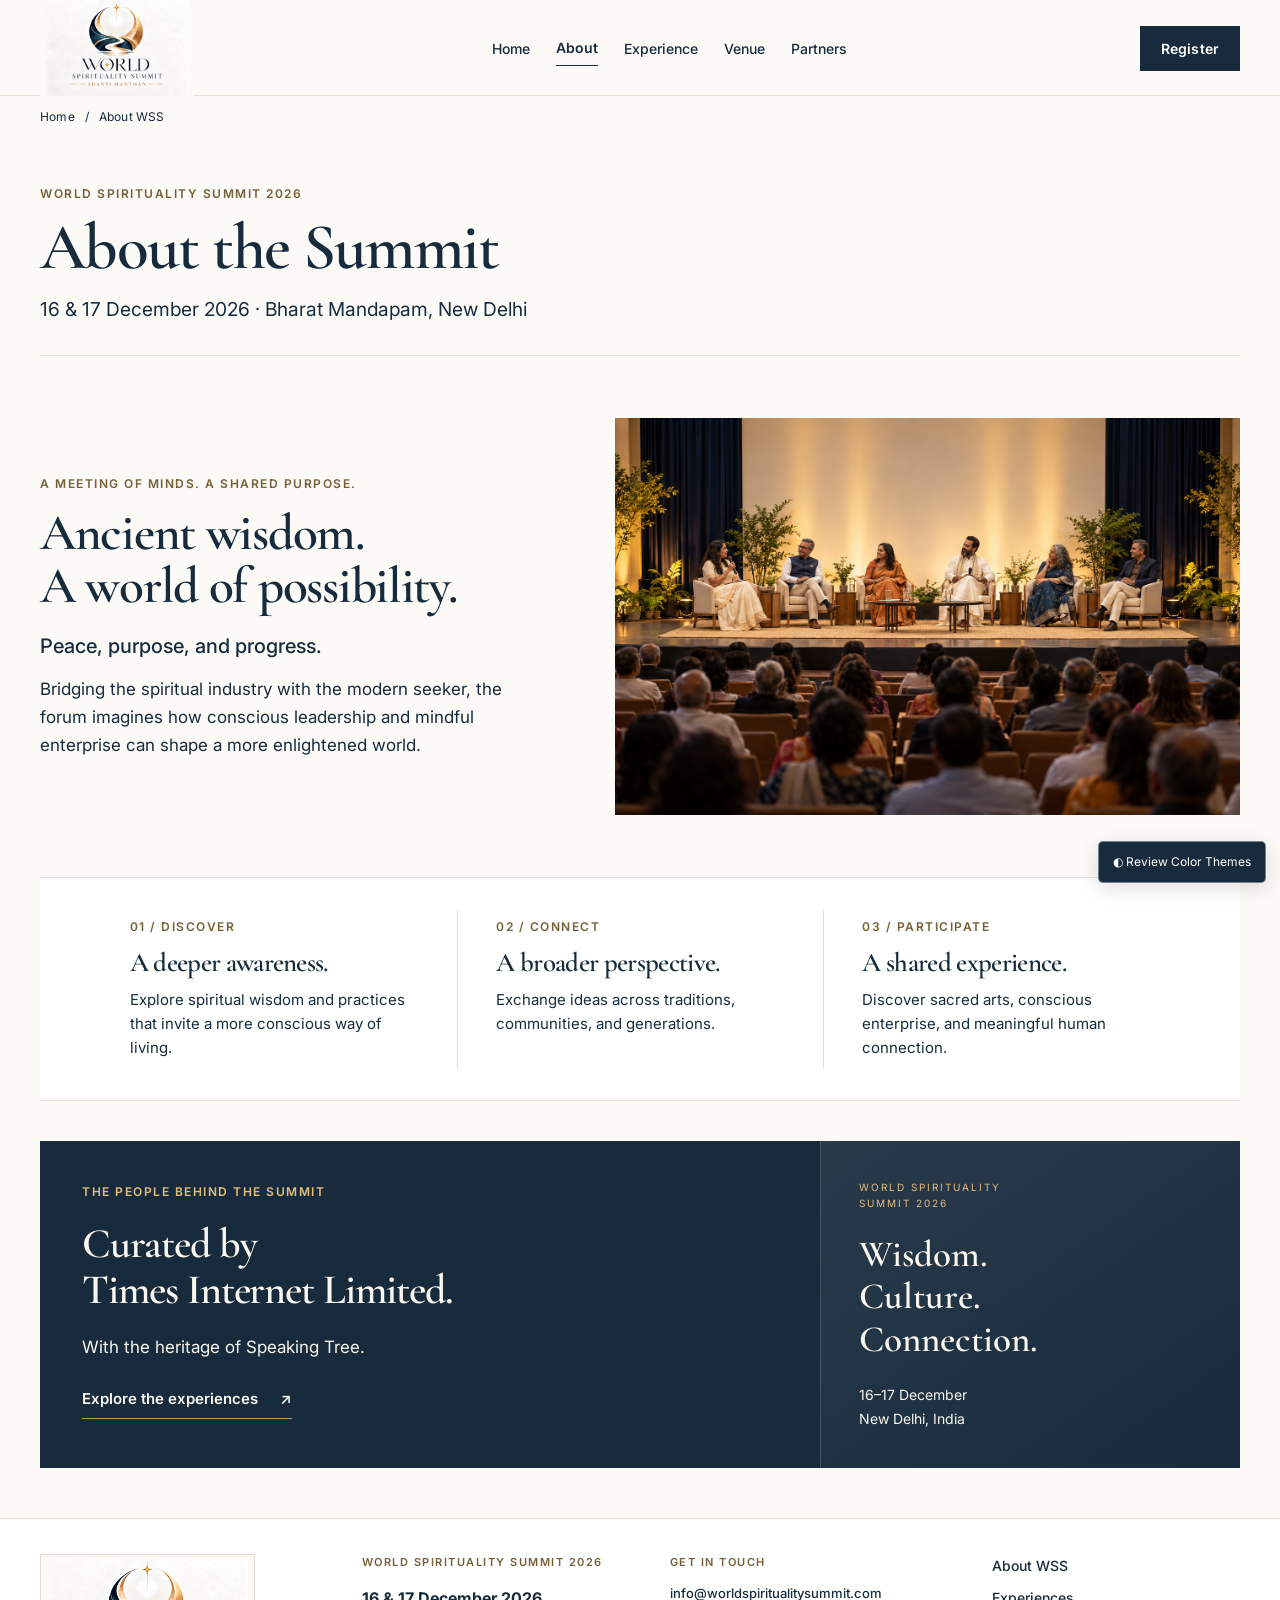
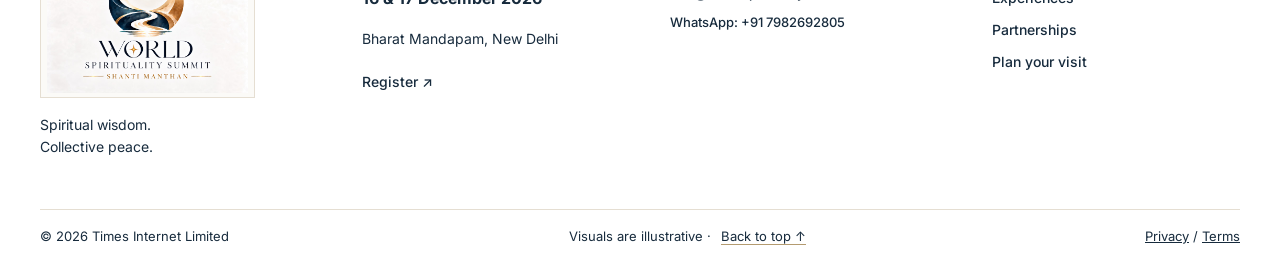
==== commit 1d5be744: "Redesign WSS experience programme and fix page layouts" ====
--- a/about.html
+++ b/about.html
@@ -28,6 +28,7 @@
 <link rel="stylesheet" href="./assets/css/premium-design.css?v=art-direction-3">
 <link rel="stylesheet" href="./assets/css/event-presentation.css?v=4">
 <link rel="stylesheet" href="./assets/css/cohesive.css?v=5">
+<link rel="stylesheet" href="./assets/css/page-quality.css?v=2">
 </head>
 <body id="page-top" data-page="about">
 <a class="skip" href="#main">Skip to content</a>
--- a/assets/css/page-quality.css
+++ b/assets/css/page-quality.css
@@ -0,0 +1,91 @@
+/* Page-specific layout corrections based on the current desktop and mobile review. */
+
+/* About: balance the introduction copy with the summit image instead of stacking both full width. */
+.about-opening{padding-block:clamp(28px,4vw,54px) 30px;border-bottom:1px solid var(--pd-line)}
+.about-opening .pd-label{margin-bottom:12px!important}
+.about-opening h1{font-size:clamp(48px,5.1vw,72px);line-height:1.02;margin-bottom:12px}
+.about-opening .about-date{margin:0;font-size:clamp(16px,1.5vw,20px);color:var(--pd-muted)}
+.about-introduction{display:grid;grid-template-columns:minmax(0,.9fr) minmax(0,1.1fr);gap:clamp(30px,5vw,76px);align-items:center;padding-block:clamp(36px,5vw,62px)}
+.about-introduction>div{max-width:56ch}
+.about-introduction .pd-label{margin-bottom:14px!important}
+.about-introduction h2{font-size:clamp(38px,4vw,54px);line-height:1.05;margin-bottom:16px}
+.about-introduction .about-deck{font-size:20px;font-weight:500;color:var(--pd-ink);margin-bottom:12px}
+.about-introduction>div>p:last-child{color:var(--pd-muted);margin:0;max-width:54ch}
+.about-introduction>img{width:100%;height:clamp(300px,31vw,430px);object-fit:cover;object-position:center 44%;background:var(--color-surface)}
+.pd-about-principles{padding:32px clamp(24px,4vw,54px);gap:0;border-top:1px solid var(--pd-line);border-bottom:1px solid var(--pd-line);background:var(--color-surface)}
+.pd-about-principles article{padding:8px clamp(18px,3vw,40px)}
+.pd-about-principles article+article{border-left:1px solid var(--pd-line)}
+.pd-about-principles .pd-label{margin-bottom:12px!important}
+.pd-about-principles h3{font-size:clamp(23px,2.1vw,30px);margin-bottom:10px}
+.pd-about-principles p{font-size:15px;line-height:1.6;color:var(--pd-muted);margin:0}
+
+/* Experience: give the opening a real editorial split and let the complete copy lead. */
+.ux-experience-opening{min-height:clamp(360px,35vw,450px);margin-top:18px;grid-template-columns:minmax(0,.92fr) minmax(0,1.08fr);background:var(--pd-dark)}
+.ux-experience-opening>div{display:flex;flex-direction:column;align-items:flex-start;justify-content:center;padding:clamp(28px,4vw,58px)}
+.ux-experience-opening .pd-label{color:var(--pd-champagne)!important;margin-bottom:16px!important}
+.ux-experience-opening h1{max-width:11ch;font-size:clamp(46px,5vw,68px);line-height:.98;margin:0 0 18px;color:var(--pd-light)}
+.ux-experience-opening p:not(.pd-label){max-width:38ch;font-size:17px;line-height:1.65;margin:0 0 22px;color:#f7f3ea}
+.ux-experience-opening .pd-button{margin-top:2px}
+.ux-experience-opening>img{display:block;width:100%;height:100%;min-height:inherit;align-self:stretch;object-fit:cover;object-position:center 45%;background:#10253a}
+.ux-experience-tabs{margin-top:22px}
+.ux-experience-guide{padding-top:30px}
+.ux-guide-heading{margin-bottom:22px}
+.ux-guide-heading h2{font-size:clamp(34px,3.5vw,46px)}
+.ux-experience-list{border-top:1px solid var(--pd-line)}
+.ux-experience-item,.ux-experience-item:nth-child(even){grid-template-columns:minmax(0,.92fr) minmax(0,1.08fr);gap:clamp(28px,5vw,72px);padding:34px 0}
+.ux-experience-item:nth-child(even)>img{order:2}
+.ux-experience-item>img{width:100%;height:auto;aspect-ratio:3/2;object-fit:contain;object-position:center;background:#fff}
+.ux-experience-item>div{max-width:58ch;padding:12px 0}
+.ux-experience-item h3{font-size:clamp(30px,3vw,42px);margin:0 0 12px}
+.ux-experience-item p{font-size:16px;line-height:1.7;color:var(--pd-muted)}
+
+/* Home: tighten the journey section and align its three stages as one compact module. */
+body[data-page="index"] .summit-journey{display:grid;text-align:left;grid-template-columns:minmax(0,.9fr) minmax(0,1.1fr);gap:clamp(34px,5vw,72px);align-items:start;padding-block:clamp(42px,5vw,58px)}
+body[data-page="index"] .journey-intro{position:static;align-self:start}
+body[data-page="index"] .journey-intro h2{max-width:none;margin-bottom:12px}
+body[data-page="index"] .journey-intro>p:last-child{max-width:35ch;margin:0;color:inherit;opacity:.86}
+body[data-page="index"] .journey-chapters{display:grid;grid-template-columns:1fr;min-width:0;margin-top:0}
+body[data-page="index"] .journey-chapter{display:grid;grid-template-columns:48px 1fr;gap:20px;padding:17px 0!important;border:0;border-bottom:1px solid var(--brand-band-accent)!important;opacity:1;transform:none}
+body[data-page="index"] .journey-chapter:last-child{border:0}
+body[data-page="index"] .journey-chapter>span{display:block;margin:0}
+body[data-page="index"] .journey-chapter:first-child{padding-top:0}
+body[data-page="index"] .journey-chapter h3{font-size:23px;line-height:1.15}
+body[data-page="index"] .journey-chapter p{margin-top:6px;line-height:1.55;opacity:.9}
+
+@media(max-width:767px){
+ .about-opening{padding-block:22px 20px}
+ .about-opening h1{font-size:42px}
+ .about-opening .about-date{font-size:14px;line-height:1.5}
+ .about-introduction{grid-template-columns:1fr;gap:22px;padding-block:28px}
+ .about-introduction h2{font-size:36px}
+ .about-introduction .about-deck{font-size:18px}
+ .about-introduction>div>p:last-child{font-size:15px;line-height:1.65}
+ .about-introduction>img{height:auto;aspect-ratio:4/3;object-fit:cover}
+ .pd-about-principles{grid-template-columns:1fr;padding:18px 22px;gap:0}
+ .pd-about-principles article{padding:20px 0}
+ .pd-about-principles article+article{border-left:0;border-top:1px solid var(--pd-line)}
+ .pd-about-principles h3{font-size:25px}
+ .ux-experience-opening{grid-template-columns:1fr;margin-top:12px;min-height:0}
+ .ux-experience-opening>div{padding:28px 24px 25px}
+ .ux-experience-opening h1{max-width:12ch;font-size:42px;line-height:1.02;margin-bottom:14px}
+ .ux-experience-opening p:not(.pd-label){font-size:15px;line-height:1.6;margin-bottom:18px}
+ .ux-experience-opening>img{height:auto;min-height:0;aspect-ratio:16/10;object-fit:cover;object-position:center 45%}
+ .ux-experience-tabs{margin-top:18px}
+ .ux-experience-guide{padding-top:24px}
+ .ux-guide-heading h2{font-size:32px}
+ .ux-experience-item,.ux-experience-item:nth-child(even){grid-template-columns:minmax(0,1fr);gap:0;padding:22px 0}
+ .ux-experience-item:nth-child(even)>img{order:0}
+ .ux-experience-item>img{aspect-ratio:4/3;object-fit:contain}
+ .ux-experience-item>div{padding:16px 2px 3px}
+ .ux-experience-item h3{font-size:29px;margin-bottom:8px}
+ .ux-experience-item p{font-size:15px;line-height:1.65}
+ body[data-page="index"] .summit-journey{display:block;text-align:left;padding:36px 22px}
+ body[data-page="index"] .journey-intro h2{max-width:none;font-size:32px}
+ body[data-page="index"] .journey-intro>p:last-child{font-size:15px;margin-top:10px}
+ body[data-page="index"] .journey-chapters{margin-top:21px}
+ body[data-page="index"] .journey-chapter{display:flex;gap:16px;padding:15px 0!important;border:0;border-bottom:1px solid var(--brand-band-accent)!important}
+ body[data-page="index"] .journey-chapter:last-child{border-bottom:0!important}
+ body[data-page="index"] .journey-chapter>span{display:block;flex:0 0 34px;margin:0;font-size:24px}
+ body[data-page="index"] .journey-chapter h3{font-size:20px}
+ body[data-page="index"] .journey-chapter p{font-size:14px;margin-top:5px}
+}
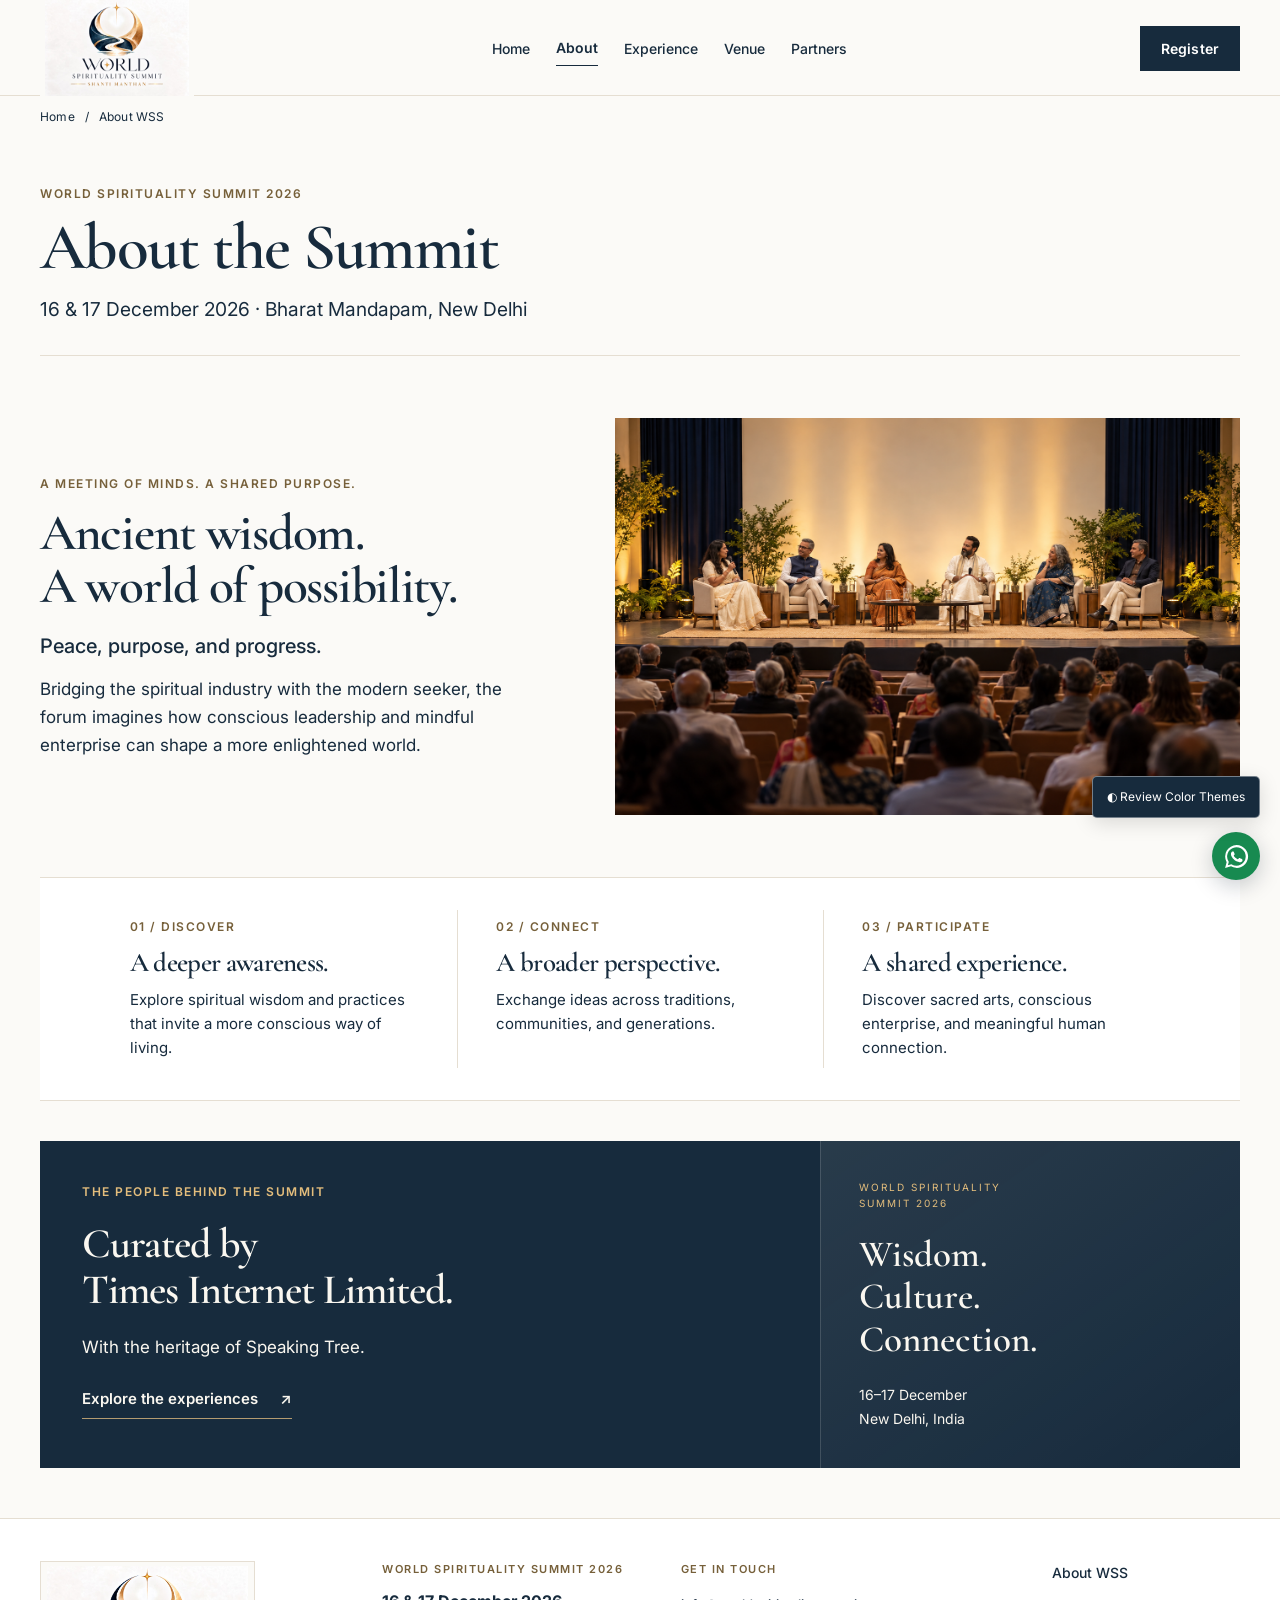
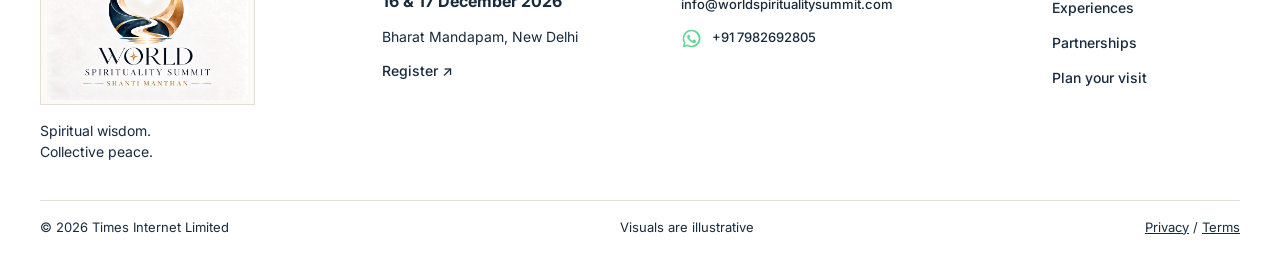
==== commit 5846141c: "Refine homepage journey and mobile presentation" ====
--- a/about.html
+++ b/about.html
@@ -27,61 +27,22 @@
 <link rel="stylesheet" href="./assets/css/site-refinement.css?v=register-2">
 <link rel="stylesheet" href="./assets/css/premium-design.css?v=art-direction-3">
 <link rel="stylesheet" href="./assets/css/event-presentation.css?v=4">
-<link rel="stylesheet" href="./assets/css/cohesive.css?v=5">
+<link rel="stylesheet" href="./assets/css/cohesive.css?v=7">
 <link rel="stylesheet" href="./assets/css/page-quality.css?v=2">
 </head>
 <body id="page-top" data-page="about">
-<a class="skip" href="#main">Skip to content</a>
-<header class="site-header">
-<a class="brand pd-brand-original" href="./index.html" aria-label="World Spirituality Summit — Shanti Manthan"><img src="./assets/images/logo-final.png" alt="World Spirituality Summit — Shanti Manthan" width="1536" height="1024"></a>
-<nav id="navigation" aria-label="Main navigation"><a href="./index.html">Home</a>
-<a href="./about.html">About</a>
-<a href="./experience.html">Experience</a>
-<a href="./venue.html">Venue</a>
-<a href="./partners.html">Partners</a>
-<a hidden data-launch-hidden="true" href="./schedule.html">Schedule</a><a hidden data-launch-hidden="true" href="./speakers.html">Speakers</a><a hidden data-launch-hidden="true" href="./tickets.html">Tickets</a><a hidden data-launch-hidden="true" href="./media.html">Media</a></nav>
-<a class="button header-cta" href="./register.html">Register</a>
-<button class="menu-toggle" aria-controls="navigation" aria-expanded="false" aria-label="Open navigation">☰</button>
-</header>
-<nav class="site-breadcrumb pd-wrap" aria-label="Breadcrumb"><a href="./index.html">Home</a><span aria-hidden="true">/</span><span aria-current="page">About WSS</span></nav>
+<div data-site-header></div>
 <main id="main" class="pd">
 <section class="pd-wrap about-opening"><div><p class="pd-label">WORLD SPIRITUALITY SUMMIT 2026</p><h1>About the Summit</h1><p class="about-date">16 &amp; 17 December 2026 · Bharat Mandapam, New Delhi</p></div></section>
 <section class="pd-wrap about-introduction"><div><p class="pd-label">A MEETING OF MINDS. A SHARED PURPOSE.</p><h2>Ancient wisdom.<br>A world of possibility.</h2><p class="about-deck">Peace, purpose, and progress.</p><p>Bridging the spiritual industry with the modern seeker, the forum imagines how conscious leadership and mindful enterprise can shape a more enlightened world.</p></div><img src="./assets/images/summit-conversation.png" alt="Illustrative summit conversation" width="1536" height="1024" loading="lazy"></section>
 <section class="pd-about-principles pd-wrap"><article><p class="pd-label">01 / DISCOVER</p><h3>A deeper awareness.</h3><p>Explore spiritual wisdom and practices that invite a more conscious way of living.</p></article><article><p class="pd-label">02 / CONNECT</p><h3>A broader perspective.</h3><p>Exchange ideas across traditions, communities, and generations.</p></article><article><p class="pd-label">03 / PARTICIPATE</p><h3>A shared experience.</h3><p>Discover sacred arts, conscious enterprise, and meaningful human connection.</p></article></section>
 <section class="ev-curator pd-wrap"><div><p class="pd-label">THE PEOPLE BEHIND THE SUMMIT</p><h2>Curated by<br>Times Internet Limited.</h2><p>With the heritage of Speaking Tree.</p><a class="pd-link" href="./experience.html">Explore the experiences <span aria-hidden="true">↗</span></a></div><aside><span>WORLD SPIRITUALITY<br>SUMMIT 2026</span><strong>Wisdom.<br>Culture.<br>Connection.</strong><p>16–17 December<br>New Delhi, India</p></aside></section></main>
-<footer id="site-footer" class="pd-footer"><div class="pd-wrap pd-footer-top"><div><a class="brand pd-brand-original" href="./index.html" aria-label="World Spirituality Summit — Shanti Manthan"><img src="./assets/images/logo-final.png" alt="World Spirituality Summit — Shanti Manthan" width="1536" height="1024"></a><p>Spiritual wisdom.<br>Collective peace.</p></div><div><p class="pd-label">WORLD SPIRITUALITY SUMMIT 2026</p><strong>16 &amp; 17 December 2026</strong><p>Bharat Mandapam, New Delhi</p><a href="./register.html">Register ↗</a></div><div class="pd-footer-contact"><p class="pd-label">GET IN TOUCH</p><a href="mailto:info@worldspiritualitysummit.com">info@worldspiritualitysummit.com</a><a href="https://wa.me/917982692805">WhatsApp: +91 7982692805</a></div><nav aria-label="Footer navigation"><a href="./about.html">About WSS</a><a href="./experience.html">Experiences</a><a href="./partners.html">Partnerships</a><a href="./venue.html">Plan your visit</a><a hidden data-launch-hidden="true" href="./schedule.html">Schedule</a><a hidden data-launch-hidden="true" href="./speakers.html">Speakers</a><a hidden data-launch-hidden="true" href="./tickets.html">Tickets</a><a hidden data-launch-hidden="true" href="./media.html">Media</a></nav></div><div class="pd-wrap pd-footer-bottom"><span>© 2026 Times Internet Limited</span><span>Visuals are illustrative · <a href="#page-top" class="ev-back-top">Back to top ↑</a></span><span><button class="text-button" data-policy="Privacy Policy">Privacy</button> / <button class="text-button" data-policy="Terms">Terms</button></span></div></footer>
+<div data-site-footer></div>
 </div>
 
 
-<button id="theme-open" class="theme-open" aria-haspopup="dialog" aria-label="Review Color Themes">◐ <span>Review Color Themes</span>
-</button>
-<dialog id="theme-dialog">
-<div class="dialog-head">
-<div>
-<p class="eyebrow">BUSINESS REVIEW</p>
-<h2>Choose a color palette</h2>
-</div>
-<button data-close aria-label="Close theme selector">×</button>
-</div>
-<p>Color theme preview | Final palette pending approval</p>
-<div id="theme-options">
-</div>
-<p class="theme-guidance">Three shortlisted directions. Logo artwork is unchanged in every theme.</p>
-<div class="dialog-actions">
-<button id="copy-theme" class="button">Copy Review Link</button>
-<button id="reset-theme" class="button secondary">Reset to Reference</button>
-</div>
-<p id="theme-status" role="status">
-</p>
-</dialog>
-<dialog id="policy-dialog">
-<div class="dialog-head">
-<h2 id="policy-title">
-</h2>
-<button data-close aria-label="Close">×</button>
-</div>
-<p>Publication pending. This approval preview does not accept payments or submit enquiries until the live services are configured.</p>
-</dialog>
+<div data-site-overlays></div>
+<script src="./assets/js/site-shell.js?v=2" defer></script>
 <script src="./assets/js/nav.js" defer>
 </script>
 <script src="./assets/js/tabs.js" defer>
--- a/assets/css/cohesive.css
+++ b/assets/css/cohesive.css
@@ -149,3 +149,36 @@
  .pd-footer-contact a{font-size:12px!important}
  .form-contact{font-size:12px}
 }
+
+/* Shared footer and opposite-corner utility controls. */
+.pd-footer-top{grid-template-columns:minmax(190px,1.05fr) minmax(175px,.9fr) minmax(230px,1.15fr) minmax(135px,.65fr);gap:clamp(24px,3vw,58px);align-items:start;padding-block:42px 38px}
+.pd-footer-top>div:first-child p{margin:15px 0 0;line-height:1.5}
+.pd-footer-top>div:nth-child(2){display:grid;justify-items:start;gap:11px}
+.pd-footer-top>div:nth-child(2) p,.pd-footer-top>div:nth-child(2) .pd-label{margin:0!important}
+.pd-footer-top nav{gap:12px}
+.pd-footer-contact{gap:13px}
+.pd-whatsapp-contact{display:inline-flex!important;align-items:center;gap:10px}
+.pd-whatsapp-contact svg{width:21px;height:21px;flex:none;color:#60d794}
+.pd-footer-bottom{align-items:center}
+.floating-whatsapp{position:fixed;right:20px;bottom:20px;z-index:44;display:grid;place-items:center;width:48px;height:48px;border-radius:50%;background:#178a50;color:#fff;box-shadow:0 6px 22px #07162938;transition:transform .2s,box-shadow .2s}
+.floating-whatsapp svg{width:27px;height:27px}
+.floating-whatsapp:hover{transform:translateY(-3px);box-shadow:0 10px 25px #07162942}
+.floating-whatsapp:focus-visible{outline:3px solid var(--color-accent);outline-offset:3px}
+.ux-up{left:20px!important;right:auto!important;bottom:20px!important;z-index:44}
+.theme-open{right:20px!important;bottom:82px!important}
+@media(max-width:1023px){.pd-footer-top{grid-template-columns:repeat(2,minmax(0,1fr));gap:30px 45px}}
+@media(max-width:767px){
+ body{padding-bottom:0}
+ .pd-footer-top{grid-template-columns:repeat(2,minmax(0,1fr));gap:27px 20px;padding-block:30px}
+ .pd-footer-top>div:first-child{grid-column:1/-1;display:block}
+ .pd-footer-top>div:nth-child(2){grid-column:1;gap:10px}
+ .pd-footer-top nav{grid-column:2;grid-row:2;gap:11px}
+ .pd-footer-contact{grid-column:1/-1;grid-row:3;padding-top:20px;border-top:1px solid #ffffff35}
+ .pd-footer-contact a{font-size:13px!important}
+ .pd-footer-bottom{padding-bottom:82px!important}
+ .floating-whatsapp{right:15px;bottom:calc(78px + env(safe-area-inset-bottom));width:44px;height:44px}
+ .floating-whatsapp svg{width:25px;height:25px}
+ .ux-up{left:15px!important;right:auto!important;bottom:calc(78px + env(safe-area-inset-bottom))!important;width:36px;height:36px;font-size:19px}
+ .theme-open,body[data-page=index] .theme-open{right:58px!important;left:auto!important;top:23px!important;bottom:auto!important;padding:6px 8px!important;font-size:10px!important}
+}
+@media(prefers-reduced-motion:reduce){.floating-whatsapp{transition:none}}
--- a/assets/css/page-quality.css
+++ b/assets/css/page-quality.css
@@ -39,18 +39,50 @@
 .ux-experience-item h3{font-size:clamp(30px,3vw,42px);margin:0 0 12px}
 .ux-experience-item p{font-size:16px;line-height:1.7;color:var(--pd-muted)}
 
-/* Home: tighten the journey section and align its three stages as one compact module. */
-body[data-page="index"] .summit-journey{display:grid;text-align:left;grid-template-columns:minmax(0,.9fr) minmax(0,1.1fr);gap:clamp(34px,5vw,72px);align-items:start;padding-block:clamp(42px,5vw,58px)}
-body[data-page="index"] .journey-intro{position:static;align-self:start}
-body[data-page="index"] .journey-intro h2{max-width:none;margin-bottom:12px}
-body[data-page="index"] .journey-intro>p:last-child{max-width:35ch;margin:0;color:inherit;opacity:.86}
-body[data-page="index"] .journey-chapters{display:grid;grid-template-columns:1fr;min-width:0;margin-top:0}
-body[data-page="index"] .journey-chapter{display:grid;grid-template-columns:48px 1fr;gap:20px;padding:17px 0!important;border:0;border-bottom:1px solid var(--brand-band-accent)!important;opacity:1;transform:none}
-body[data-page="index"] .journey-chapter:last-child{border:0}
-body[data-page="index"] .journey-chapter>span{display:block;margin:0}
-body[data-page="index"] .journey-chapter:first-child{padding-top:0}
-body[data-page="index"] .journey-chapter h3{font-size:23px;line-height:1.15}
-body[data-page="index"] .journey-chapter p{margin-top:6px;line-height:1.55;opacity:.9}
+/* Home: one connected progression with contrast and a clear reading order. */
+body[data-page="index"] .summit-journey{
+ display:grid;grid-template-columns:minmax(0,.76fr) minmax(0,1.24fr);
+ gap:clamp(36px,5vw,84px);align-items:center;text-align:left;
+ padding:clamp(48px,5vw,72px) max(40px,calc((100vw - 1200px)/2));
+ background:linear-gradient(115deg,#06182b 0%,#0b2339 60%,#183348 100%);
+ color:#f8f3e8;
+}
+body[data-page="index"] .summit-journey .summit-label{color:#dfaf63}
+body[data-page="index"] .journey-intro{position:static;align-self:center}
+body[data-page="index"] .journey-intro h2{max-width:13ch;margin-bottom:18px;font-size:clamp(38px,3.5vw,50px);line-height:1.05;color:#fffaf0}
+html[data-design="immersive"] body[data-page="index"] .journey-intro h2 br{display:inline}
+body[data-page="index"] .journey-intro>p:last-child{max-width:32ch;margin:0;color:#d4dce1;font-size:16px;line-height:1.55}
+body[data-page="index"] .journey-chapters{
+ display:grid;grid-template-columns:repeat(3,minmax(0,1fr));gap:0;
+ min-width:0;margin:0;align-self:stretch;align-items:start;
+ border-top:1px solid #d4a65b;
+}
+body[data-page="index"] .journey-chapter,
+body[data-page="index"] .journey-chapter:first-child,
+body[data-page="index"] .journey-chapter:last-child{
+ position:relative;display:block;min-width:0;min-height:0;
+ padding:27px clamp(16px,2vw,32px) 0!important;
+ border:0!important;border-left:1px solid #ffffff2b!important;
+ background:none;opacity:1;transform:none;
+}
+body[data-page="index"] .journey-chapter:first-child{padding-left:0!important;border-left:0!important}
+body[data-page="index"] .journey-chapter::before{
+ content:'';position:absolute;top:-5px;left:clamp(16px,2vw,32px);
+ width:9px;height:9px;border-radius:50%;background:#d4a65b;
+ box-shadow:0 0 0 5px #d4a65b26;
+}
+body[data-page="index"] .journey-chapter:first-child::before{left:0}
+body[data-page="index"] .journey-chapter>span{
+ display:block;margin:0 0 32px;
+ font:400 clamp(48px,5vw,70px)/.9 var(--font-heading);color:#d4a65b;
+}
+body[data-page="index"] .journey-chapter h3{
+ font-size:clamp(22px,2vw,28px);line-height:1.12;margin:0 0 10px;
+ color:#fffaf0;
+}
+body[data-page="index"] .journey-chapter p{
+ max-width:24ch;margin:0;color:#d4dce1;font-size:14px;line-height:1.55;
+}
 
 @media(max-width:767px){
  .about-opening{padding-block:22px 20px}
@@ -79,13 +111,71 @@
  .ux-experience-item>div{padding:16px 2px 3px}
  .ux-experience-item h3{font-size:29px;margin-bottom:8px}
  .ux-experience-item p{font-size:15px;line-height:1.65}
- body[data-page="index"] .summit-journey{display:block;text-align:left;padding:36px 22px}
- body[data-page="index"] .journey-intro h2{max-width:none;font-size:32px}
- body[data-page="index"] .journey-intro>p:last-child{font-size:15px;margin-top:10px}
- body[data-page="index"] .journey-chapters{margin-top:21px}
- body[data-page="index"] .journey-chapter{display:flex;gap:16px;padding:15px 0!important;border:0;border-bottom:1px solid var(--brand-band-accent)!important}
- body[data-page="index"] .journey-chapter:last-child{border-bottom:0!important}
- body[data-page="index"] .journey-chapter>span{display:block;flex:0 0 34px;margin:0;font-size:24px}
- body[data-page="index"] .journey-chapter h3{font-size:20px}
- body[data-page="index"] .journey-chapter p{font-size:14px;margin-top:5px}
+ body[data-page="index"] .summit-journey{display:block;padding:42px 24px 46px}
+ body[data-page="index"] .journey-intro h2{max-width:12ch;font-size:36px}
+ body[data-page="index"] .journey-intro>p:last-child{font-size:15px}
+ body[data-page="index"] .journey-chapters{display:block;margin-top:31px;padding-left:21px;border-top:0;border-left:1px solid #d4a65b}
+ body[data-page="index"] .journey-chapter,
+ body[data-page="index"] .journey-chapter:first-child,
+ body[data-page="index"] .journey-chapter:last-child{display:grid;grid-template-columns:57px 1fr;gap:14px;padding:0 0 24px!important;border:0!important}
+ body[data-page="index"] .journey-chapter:last-child{padding-bottom:0!important}
+ body[data-page="index"] .journey-chapter::before,
+ body[data-page="index"] .journey-chapter:first-child::before{top:9px;left:-26px}
+ body[data-page="index"] .journey-chapter>span{font-size:37px;margin:0}
+ body[data-page="index"] .journey-chapter h3{font-size:21px;margin:0 0 6px}
+ body[data-page="index"] .journey-chapter p{font-size:14px}
 }
+
+/* Home: balanced editorial feature and aligned experience cards. */
+@media(min-width:768px){
+ html[data-design="luminous"] body[data-page="index"] .summit-voices,
+ html[data-design="editorial"] body[data-page="index"] .summit-voices{display:grid;grid-template-columns:minmax(0,.85fr) minmax(0,1.15fr);gap:0;max-width:1320px;min-height:370px;margin:0 auto;background:var(--color-surface);border-block:1px solid var(--color-border)}
+ html[data-design="luminous"] body[data-page="index"] .voices-copy,
+ html[data-design="editorial"] body[data-page="index"] .voices-copy{display:flex;flex-direction:column;justify-content:center;align-self:stretch;padding:36px clamp(32px,4vw,68px);max-width:none}
+ html[data-design="luminous"] body[data-page="index"] .summit-voices>img,
+ html[data-design="editorial"] body[data-page="index"] .summit-voices>img{display:block;width:100%;height:100%;min-height:370px;max-height:390px;object-fit:cover;object-position:center 46%;border-radius:0}
+ body[data-page="index"] .summit-experience-grid{align-items:stretch}
+ html[data-design="luminous"] body[data-page="index"] .summit-experience:nth-child(2){padding-top:0}
+}
+body[data-page="index"] .summit-experiences{padding-block:58px 62px}
+body[data-page="index"] .summit-section-head{align-items:end;margin-bottom:27px}
+body[data-page="index"] .summit-section-head p:not(.summit-label){max-width:56ch;margin:12px 0 0}
+body[data-page="index"] .summit-experience{display:flex;flex-direction:column;min-width:0;padding-bottom:16px;border-bottom:1px solid var(--color-border);transition:border-color .25s}
+body[data-page="index"] .summit-experience:hover{border-color:var(--color-accent)}
+body[data-page="index"] .summit-experience .experience-photo{width:100%;aspect-ratio:1.34;overflow:hidden;background:var(--color-surface)}
+body[data-page="index"] .summit-experience .experience-photo img{display:block;width:100%;height:100%;object-fit:cover}
+body[data-page="index"] .summit-experience h3{display:flex;align-items:baseline;justify-content:space-between;gap:12px;margin:18px 0 7px;font-size:clamp(23px,2vw,29px)}
+body[data-page="index"] .summit-experience h3::after{content:'↗';font:400 22px/1 var(--font-body);color:var(--accent-ink);transition:transform .25s}
+body[data-page="index"] .summit-experience:hover h3::after{transform:translate(3px,-3px)}
+body[data-page="index"] .summit-experience p{margin:0;max-width:37ch;line-height:1.55}
+@media(min-width:768px) and (max-width:1023px){
+ body[data-page="index"] .summit-journey{grid-template-columns:1fr;gap:32px}
+ body[data-page="index"] .journey-intro h2{max-width:none}
+}
+@media(max-width:767px){
+ body[data-page="index"] .summit-experiences{padding:42px 22px}
+ body[data-page="index"] .summit-experience .experience-photo{aspect-ratio:1.5}
+ body[data-page="index"] .summit-experience h3{margin-top:14px}
+ .theme-open,body[data-page=index] .theme-open{right:58px!important;top:23px!important;bottom:auto!important}
+}
+/* Carry the desktop rectangular voices feature through to smaller screens. */
+@media(max-width:767px){
+ html[data-design="luminous"] body[data-page="index"] .summit-voices,
+ html[data-design="editorial"] body[data-page="index"] .summit-voices{
+  display:flex;flex-direction:column;gap:0;min-height:0;max-width:none;
+  margin:0 22px;background:var(--color-surface);border:1px solid var(--color-border);
+ }
+ html[data-design="luminous"] body[data-page="index"] .voices-copy,
+ html[data-design="editorial"] body[data-page="index"] .voices-copy{
+  align-self:stretch;padding:27px 23px 22px;text-align:left;
+ }
+ html[data-design="luminous"] body[data-page="index"] .summit-voices>img,
+ html[data-design="editorial"] body[data-page="index"] .summit-voices>img{
+  position:static;display:block;width:100%;height:auto;aspect-ratio:3/2;
+  object-fit:cover;object-position:center 46%;border-radius:0!important;
+ }
+}
+@media(prefers-reduced-motion:no-preference){
+ html[data-motion="on"] body[data-page="index"].home-reveal-ready .home-reveal{opacity:.9;transform:translateY(12px);transition:opacity .65s ease,transform .65s ease;transition-delay:var(--reveal-delay,0ms)}
+ html[data-motion="on"] body[data-page="index"].home-reveal-ready .home-reveal.is-visible{opacity:1;transform:none}
+}
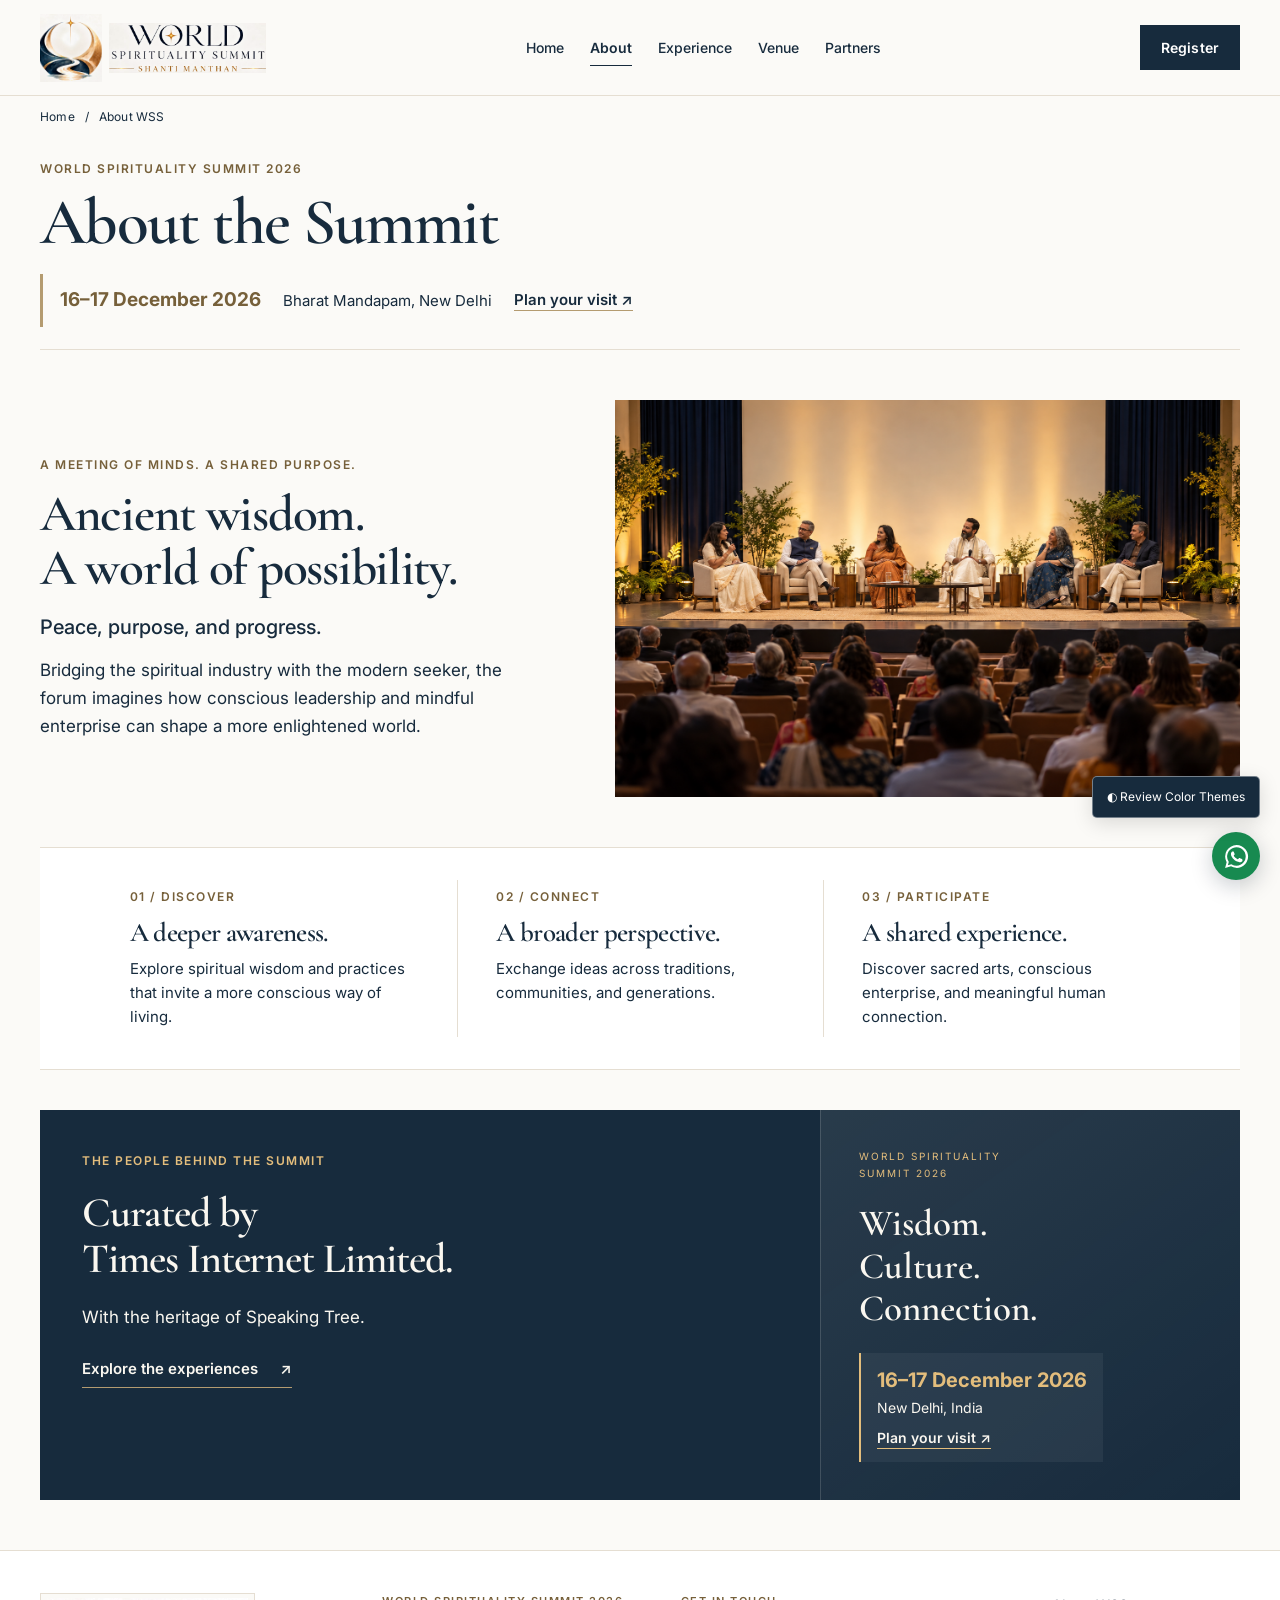
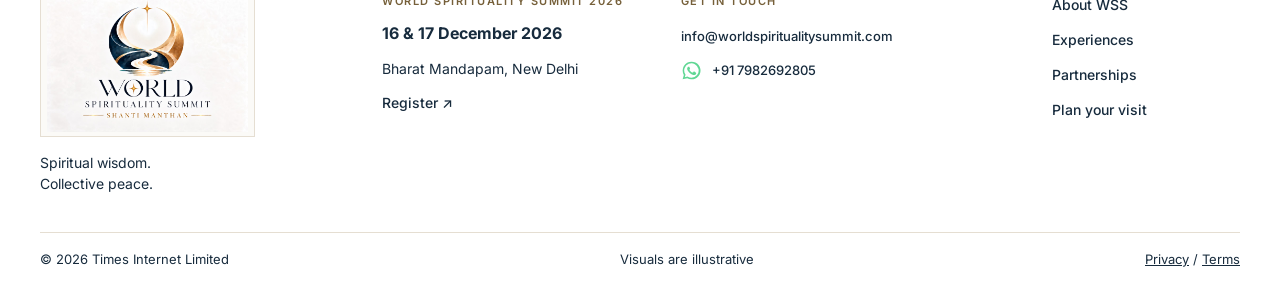
==== commit b19f9beb: "Unify navigation logo and refine About page visit links" ====
--- a/about.html
+++ b/about.html
@@ -27,22 +27,22 @@
 <link rel="stylesheet" href="./assets/css/site-refinement.css?v=register-2">
 <link rel="stylesheet" href="./assets/css/premium-design.css?v=art-direction-3">
 <link rel="stylesheet" href="./assets/css/event-presentation.css?v=4">
-<link rel="stylesheet" href="./assets/css/cohesive.css?v=7">
-<link rel="stylesheet" href="./assets/css/page-quality.css?v=2">
+<link rel="stylesheet" href="./assets/css/cohesive.css?v=8">
+<link rel="stylesheet" href="./assets/css/page-quality.css?v=4">
 </head>
 <body id="page-top" data-page="about">
 <div data-site-header></div>
 <main id="main" class="pd">
-<section class="pd-wrap about-opening"><div><p class="pd-label">WORLD SPIRITUALITY SUMMIT 2026</p><h1>About the Summit</h1><p class="about-date">16 &amp; 17 December 2026 · Bharat Mandapam, New Delhi</p></div></section>
+<section class="pd-wrap about-opening"><div><p class="pd-label">WORLD SPIRITUALITY SUMMIT 2026</p><h1>About the Summit</h1><a class="about-date" href="./venue.html" aria-label="Plan your visit: 16 and 17 December 2026 at Bharat Mandapam, New Delhi"><strong>16–17 December 2026</strong><span>Bharat Mandapam, New Delhi</span><span class="about-date-action">Plan your visit <span aria-hidden="true">↗</span></span></a></div></section>
 <section class="pd-wrap about-introduction"><div><p class="pd-label">A MEETING OF MINDS. A SHARED PURPOSE.</p><h2>Ancient wisdom.<br>A world of possibility.</h2><p class="about-deck">Peace, purpose, and progress.</p><p>Bridging the spiritual industry with the modern seeker, the forum imagines how conscious leadership and mindful enterprise can shape a more enlightened world.</p></div><img src="./assets/images/summit-conversation.png" alt="Illustrative summit conversation" width="1536" height="1024" loading="lazy"></section>
 <section class="pd-about-principles pd-wrap"><article><p class="pd-label">01 / DISCOVER</p><h3>A deeper awareness.</h3><p>Explore spiritual wisdom and practices that invite a more conscious way of living.</p></article><article><p class="pd-label">02 / CONNECT</p><h3>A broader perspective.</h3><p>Exchange ideas across traditions, communities, and generations.</p></article><article><p class="pd-label">03 / PARTICIPATE</p><h3>A shared experience.</h3><p>Discover sacred arts, conscious enterprise, and meaningful human connection.</p></article></section>
-<section class="ev-curator pd-wrap"><div><p class="pd-label">THE PEOPLE BEHIND THE SUMMIT</p><h2>Curated by<br>Times Internet Limited.</h2><p>With the heritage of Speaking Tree.</p><a class="pd-link" href="./experience.html">Explore the experiences <span aria-hidden="true">↗</span></a></div><aside><span>WORLD SPIRITUALITY<br>SUMMIT 2026</span><strong>Wisdom.<br>Culture.<br>Connection.</strong><p>16–17 December<br>New Delhi, India</p></aside></section></main>
+<section class="ev-curator pd-wrap"><div><p class="pd-label">THE PEOPLE BEHIND THE SUMMIT</p><h2>Curated by<br>Times Internet Limited.</h2><p>With the heritage of Speaking Tree.</p><a class="pd-link" href="./experience.html">Explore the experiences <span aria-hidden="true">↗</span></a></div><aside><span>WORLD SPIRITUALITY<br>SUMMIT 2026</span><strong>Wisdom.<br>Culture.<br>Connection.</strong><a class="about-curator-visit" href="./venue.html" aria-label="Plan your visit: 16 and 17 December 2026, New Delhi"><span class="about-curator-date">16–17 December 2026</span><span>New Delhi, India</span><span class="about-curator-action">Plan your visit <span aria-hidden="true">↗</span></span></a></aside></section></main>
 <div data-site-footer></div>
 </div>
 
 
 <div data-site-overlays></div>
-<script src="./assets/js/site-shell.js?v=2" defer></script>
+<script src="./assets/js/site-shell.js?v=3" defer></script>
 <script src="./assets/js/nav.js" defer>
 </script>
 <script src="./assets/js/tabs.js" defer>
--- a/assets/css/cohesive.css
+++ b/assets/css/cohesive.css
@@ -2,6 +2,17 @@
 header.site-header,body[data-page=index] header.site-header{grid-template-columns:160px 1fr auto;height:96px;min-height:96px;padding-block:0}.site-header .pd-brand-original{width:154px;height:96px;display:block!important;margin:0;transform:none;background:#FBFAF7;grid-column:1;grid-row:1;overflow:hidden}.pd-brand-original img{display:block;width:100%!important;height:100%!important;object-fit:contain!important;max-width:none;mix-blend-mode:normal!important;position:static!important;filter:none!important}.pd-footer .pd-brand-original{display:block!important;width:215px;height:144px;padding:4px;background:#FBFAF7;margin:0;border:1px solid #E5DED2;transform:none}.pd-footer .pd-brand-original img{width:100%!important;height:100%!important}.pd-footer-top>div:first-child{min-width:0}.ux-sticky{position:sticky;top:96px;z-index:25;background:var(--pd-paper);box-shadow:0 6px 18px #07162908;border-bottom:1px solid var(--pd-line);padding:16px 0;scroll-margin-top:110px}.ux-sticky a{font-size:14px}.pd section[id]{scroll-margin-top:165px}.ux-up{position:fixed;right:20px;bottom:75px;z-index:45;width:44px;height:44px;border:1px solid var(--pd-line);border-radius:50%;display:grid;place-items:center;background:var(--pd-paper);color:var(--pd-ink);font:400 25px/1 Inter,sans-serif;box-shadow:0 4px 16px #0716291a;text-decoration:none;opacity:0;pointer-events:none;translate:0 8px;transition:opacity .2s,translate .2s}.ux-up.is-shown{opacity:1;pointer-events:auto;translate:none}.ux-up:focus-visible{outline:2px solid var(--pd-gold);outline-offset:3px}.ux-experience-opening{position:relative;isolation:isolate;display:grid;grid-template-columns:1.1fr .9fr;gap:0;margin-top:30px;background:var(--pd-dark);color:var(--pd-light);min-height:365px;overflow:hidden}.ux-experience-opening>div{padding:38px;position:relative;z-index:1}.ux-experience-opening .pd-label{color:var(--pd-champagne)!important}.ux-experience-opening h1{font-size:58px;line-height:1.06;margin:0 0 22px}.ux-experience-opening p{font-size:17px;max-width:430px;margin-bottom:26px}.ux-experience-opening .pd-button{background:var(--pd-champagne);border-color:var(--pd-champagne);color:#071629!important}.ux-experience-opening>img{height:100%;min-height:365px;object-fit:cover;object-position:55% center}.ux-guide-heading{display:grid;grid-template-columns:1fr 1fr;gap:10px 30px;align-items:end;margin-bottom:26px}.ux-guide-heading>.pd-label{grid-column:1/-1;margin-bottom:0!important}.ux-guide-heading h2{font-size:38px}.ux-guide-heading>p:last-child{font-size:16px;margin:0}.ux-experience-guide{padding-block:38px;border-top:1px solid var(--pd-line)}.ux-guide-layout{display:grid;grid-template-columns:.7fr 1.3fr;gap:0;background:var(--color-surface);border:1px solid var(--pd-line)}.ux-experience-choices{display:flex;flex-direction:column}.ux-experience-choices button{display:flex;align-items:center;gap:16px;border:0;border-bottom:1px solid var(--pd-line);background:transparent;text-align:left;color:var(--pd-ink);padding:18px 20px;font:500 15px/1.5 Inter,sans-serif;cursor:pointer;flex:1}.ux-experience-choices button:last-child{border-bottom:0}.ux-experience-choices button>span:first-child{font-size:11px;color:var(--accent-ink)}.ux-experience-choices button>span:last-child{margin-left:auto;opacity:0}.ux-experience-choices button[aria-selected=true]{background:var(--pd-dark);color:var(--pd-light);border-left:3px solid var(--pd-gold)}.ux-experience-choices button[aria-selected=true]>span{color:var(--pd-champagne);opacity:1}.ux-experience-detail{background:var(--pd-paper)}.ux-experience-detail>img{height:255px;object-fit:cover}.ux-experience-detail>div{padding:28px 30px}.ux-experience-detail h3{font-size:33px;margin-bottom:18px}.ux-experience-detail p{font-size:16px;line-height:1.65;margin-bottom:20px}.ux-experience-detail .pd-label{display:block;margin-bottom:12px!important}.ux-mobile-select{display:none}.ux-venue-opening{position:relative;background:var(--pd-dark);color:var(--pd-light);display:grid;grid-template-columns:1.1fr .9fr;margin-top:30px;min-height:375px;overflow:hidden}.ux-venue-opening>img{height:100%;min-height:375px;object-fit:cover;object-position:55% 67%}.ux-venue-opening>div{padding:38px;display:flex;flex-direction:column;align-items:start;justify-content:center}.ux-venue-opening .pd-label{color:var(--pd-champagne)!important}.ux-venue-opening h1{font-size:52px;line-height:1.1;margin-bottom:12px}.ux-venue-opening p{font-size:18px;margin:0 0 23px}.ux-venue-date{font-size:16px;font-weight:600;padding-block:16px;margin-bottom:22px;border-block:1px solid #faf7f033;width:100%}.ux-venue-opening .pd-button{background:var(--pd-champagne);border-color:var(--pd-champagne);color:#071629!important}.ux-visual-note{font-size:10px;margin-top:20px;letter-spacing:.5px}.theme-open{bottom:17px!important}
 @media(max-width:1023px){header.site-header,body[data-page=index] header.site-header{grid-template-columns:1fr auto;height:88px;min-height:88px;padding-inline:22px}.site-header .pd-brand-original{width:132px;height:88px}.site-header nav.open{top:88px}.ux-sticky{top:88px}.ux-experience-opening h1{font-size:45px}.ux-experience-opening>div,.ux-venue-opening>div{padding:28px}.ux-venue-opening h1{font-size:42px}}
 @media(max-width:767px){.site-header .pd-brand-original{width:126px;height:84px}.pd-footer .pd-brand-original{width:195px;height:130px;padding:4px}.pd-footer-top{gap:24px}.pd-footer-top>div:first-child{display:flex;align-items:center;justify-content:flex-start;gap:22px}.ux-sticky{width:100%;padding:12px 22px;gap:10px 22px;flex-wrap:nowrap;overflow-x:auto;white-space:nowrap;top:88px;scrollbar-width:none}.ux-sticky::-webkit-scrollbar{display:none}.ux-sticky a{font-size:12px;min-height:24px;display:flex;align-items:center;flex-shrink:0}.pd section[id]{scroll-margin-top:150px}.ux-up{right:15px;bottom:65px;width:42px;height:42px}.ux-experience-opening{grid-template-columns:1fr;margin-top:22px;min-height:0}.ux-experience-opening>div{padding:28px 24px}.ux-experience-opening h1{font-size:40px;line-height:1.05;max-width:290px;margin-bottom:18px}.ux-experience-opening p{font-size:16px}.ux-experience-opening p br{display:none}.ux-experience-opening>img{height:205px;min-height:0;object-position:50% center}.ux-experience-guide{padding-block:30px}.ux-guide-heading{display:block;margin-bottom:20px}.ux-guide-heading .pd-label{margin-bottom:10px!important}.ux-guide-heading h2{font-size:31px;margin-bottom:13px}.ux-guide-heading>p:last-child{font-size:16px}.ux-mobile-select{display:flex;flex-direction:column;font:600 14px/1.5 Inter,sans-serif;gap:8px;margin-bottom:16px}.ux-mobile-select select{width:100%;min-height:48px;font:500 16px Inter,sans-serif;color:var(--pd-ink);padding:12px;background:var(--color-surface);border:1px solid var(--pd-line);border-radius:0}.ux-guide-layout{display:block}.ux-experience-choices{display:none}.ux-experience-detail>img{height:200px}.ux-experience-detail>div{padding:24px 20px}.ux-experience-detail h3{font-size:29px}.ux-experience-detail p{font-size:16px}.ux-venue-opening{display:flex;flex-direction:column;margin-top:22px;min-height:0}.ux-venue-opening>img{height:220px;min-height:0;object-position:50% 68%}.ux-venue-opening>div{padding:25px 24px}.ux-venue-opening h1{font-size:36px}.ux-venue-opening p{font-size:16px;margin-bottom:16px}.ux-venue-date{font-size:15px;padding-block:13px;margin-bottom:18px}.ux-visual-note{margin-top:15px}.ev-event{grid-template-columns:105px 1fr;gap:18px 17px;padding:20px 22px}.ev-date{display:block}.ev-date-number{font-size:39px;gap:6px;line-height:1.1}.ev-date-number>span{font-size:19px}.ev-date .ev-kicker{font-size:9px;letter-spacing:.8px;white-space:nowrap;margin-top:10px;margin-bottom:0}.ev-date strong{display:none}.ev-location{align-self:center}.ev-location .ev-kicker{font-size:10px;letter-spacing:1px}.ev-location strong{font-size:23px;line-height:1.15;margin-bottom:0}.ev-location>span:last-child{display:none}.ev-event-actions{display:grid;grid-template-columns:1fr 1fr;gap:12px;grid-column:1/-1;border:0;padding:0}.ev-event-actions a{border:1px solid var(--pd-line);background:var(--pd-paper);font-size:12px;gap:8px;padding:12px 10px;min-height:44px;align-items:center}.theme-open,body[data-page=index] .theme-open{top:25px!important;bottom:auto!important}}
+
+/* The navigation lockup is generated once in site-shell.js on every page. */
+header.site-header,body[data-page=index] header.site-header{grid-template-columns:228px 1fr auto}
+.site-header .brand-lockup{display:flex;align-items:center;gap:7px;width:228px;flex:0 0 228px;grid-column:1;grid-row:1;text-decoration:none}
+.site-header .lockup-symbol,.site-header .lockup-wordmark{display:block;position:relative;overflow:hidden;flex:none}
+.site-header .lockup-symbol{width:62px;height:68px}
+.site-header .lockup-symbol img{position:absolute;width:172px!important;height:auto!important;max-width:none!important;left:-55px;top:0;mix-blend-mode:multiply}
+.site-header .lockup-wordmark{width:157px;height:50px}
+.site-header .lockup-wordmark img{position:absolute;width:246px!important;height:auto!important;max-width:none!important;left:-44px;top:-98px;mix-blend-mode:multiply}
+@media(max-width:1023px){header.site-header,body[data-page=index] header.site-header{grid-template-columns:1fr auto}}
+@media(max-width:767px){.site-header .brand-lockup{transform:scale(.84);transform-origin:left center;width:195px;flex-basis:195px}}
 @media(prefers-reduced-motion:reduce){.ux-up{transition:none}}
 .ux-sticky a[aria-current=true]{color:var(--accent-ink);border-bottom:2px solid var(--pd-gold)}.ux-experience-choices button[hidden]{display:none!important}.ux-experience-choices{align-self:start}.ux-guide-layout{align-items:start}.ux-guide-layout .ux-experience-detail{min-height:500px}
 @media(max-width:767px){.ux-guide-layout .ux-experience-detail{min-height:0}}
--- a/assets/css/page-quality.css
+++ b/assets/css/page-quality.css
@@ -1,11 +1,15 @@
 /* Page-specific layout corrections based on the current desktop and mobile review. */
 
 /* About: balance the introduction copy with the summit image instead of stacking both full width. */
-.about-opening{padding-block:clamp(28px,4vw,54px) 30px;border-bottom:1px solid var(--pd-line)}
+.about-opening{padding-block:clamp(16px,2vw,26px) 22px;border-bottom:1px solid var(--pd-line)}
 .about-opening .pd-label{margin-bottom:12px!important}
-.about-opening h1{font-size:clamp(48px,5.1vw,72px);line-height:1.02;margin-bottom:12px}
-.about-opening .about-date{margin:0;font-size:clamp(16px,1.5vw,20px);color:var(--pd-muted)}
-.about-introduction{display:grid;grid-template-columns:minmax(0,.9fr) minmax(0,1.1fr);gap:clamp(30px,5vw,76px);align-items:center;padding-block:clamp(36px,5vw,62px)}
+.about-opening h1{font-size:clamp(48px,5.1vw,72px);line-height:1.02;margin-bottom:18px}
+.about-opening .about-date{display:flex;align-items:center;flex-wrap:wrap;gap:8px 22px;width:fit-content;max-width:100%;margin:0;padding:13px 0 13px 17px;border-left:3px solid var(--pd-gold);color:var(--pd-ink);font:400 15px/1.4 Inter,Arial,sans-serif;text-decoration:none}
+.about-date strong{color:var(--accent-ink);font-size:19px;white-space:nowrap}
+.about-date>span:nth-child(2){color:var(--pd-muted)}
+.about-date-action{font-weight:600;border-bottom:1px solid var(--pd-gold);white-space:nowrap}
+.about-date:hover .about-date-action,.about-date:focus-visible .about-date-action{border-bottom-color:currentColor}
+.about-introduction{display:grid;grid-template-columns:minmax(0,.9fr) minmax(0,1.1fr);gap:clamp(30px,5vw,76px);align-items:center;padding-block:clamp(30px,4vw,50px)}
 .about-introduction>div{max-width:56ch}
 .about-introduction .pd-label{margin-bottom:14px!important}
 .about-introduction h2{font-size:clamp(38px,4vw,54px);line-height:1.05;margin-bottom:16px}
@@ -18,6 +22,11 @@
 .pd-about-principles .pd-label{margin-bottom:12px!important}
 .pd-about-principles h3{font-size:clamp(23px,2.1vw,30px);margin-bottom:10px}
 .pd-about-principles p{font-size:15px;line-height:1.6;color:var(--pd-muted);margin:0}
+.ev-curator aside>.about-curator-visit{display:flex;flex-direction:column;align-items:flex-start;gap:4px;width:fit-content;max-width:100%;padding:13px 16px;border-left:2px solid var(--pd-champagne);background:#faf7f00d;color:var(--pd-light);font:400 14px/1.4 Inter,Arial,sans-serif;text-decoration:none}
+.about-curator-date{font-weight:700;font-size:20px;color:var(--pd-champagne)}
+.about-curator-action{margin-top:7px;border-bottom:1px solid var(--pd-champagne);font-weight:600;color:var(--pd-light)}
+.about-curator-visit:hover .about-curator-action,.about-curator-visit:focus-visible .about-curator-action{border-bottom-color:currentColor}
+.about-curator-visit:focus-visible,.about-date:focus-visible{outline:2px solid var(--pd-gold);outline-offset:4px}
 
 /* Experience: give the opening a real editorial split and let the complete copy lead. */
 .ux-experience-opening{min-height:clamp(360px,35vw,450px);margin-top:18px;grid-template-columns:minmax(0,.92fr) minmax(0,1.08fr);background:var(--pd-dark)}
@@ -85,9 +94,14 @@
 }
 
 @media(max-width:767px){
- .about-opening{padding-block:22px 20px}
+ .about-opening{padding-block:18px 20px}
  .about-opening h1{font-size:42px}
- .about-opening .about-date{font-size:14px;line-height:1.5}
+ .about-opening .about-date{gap:3px 12px;padding:9px 0 9px 13px;font-size:14px;line-height:1.5}
+ .about-date strong{font-size:17px}
+ .about-date-action{width:fit-content}
+ .ev-curator aside>.about-curator-visit{grid-column:1/-1;grid-row:3;width:100%;padding:10px 12px}
+ .about-curator-date{font-size:17px}
+ .about-curator-action{font-size:12px}
  .about-introduction{grid-template-columns:1fr;gap:22px;padding-block:28px}
  .about-introduction h2{font-size:36px}
  .about-introduction .about-deck{font-size:18px}
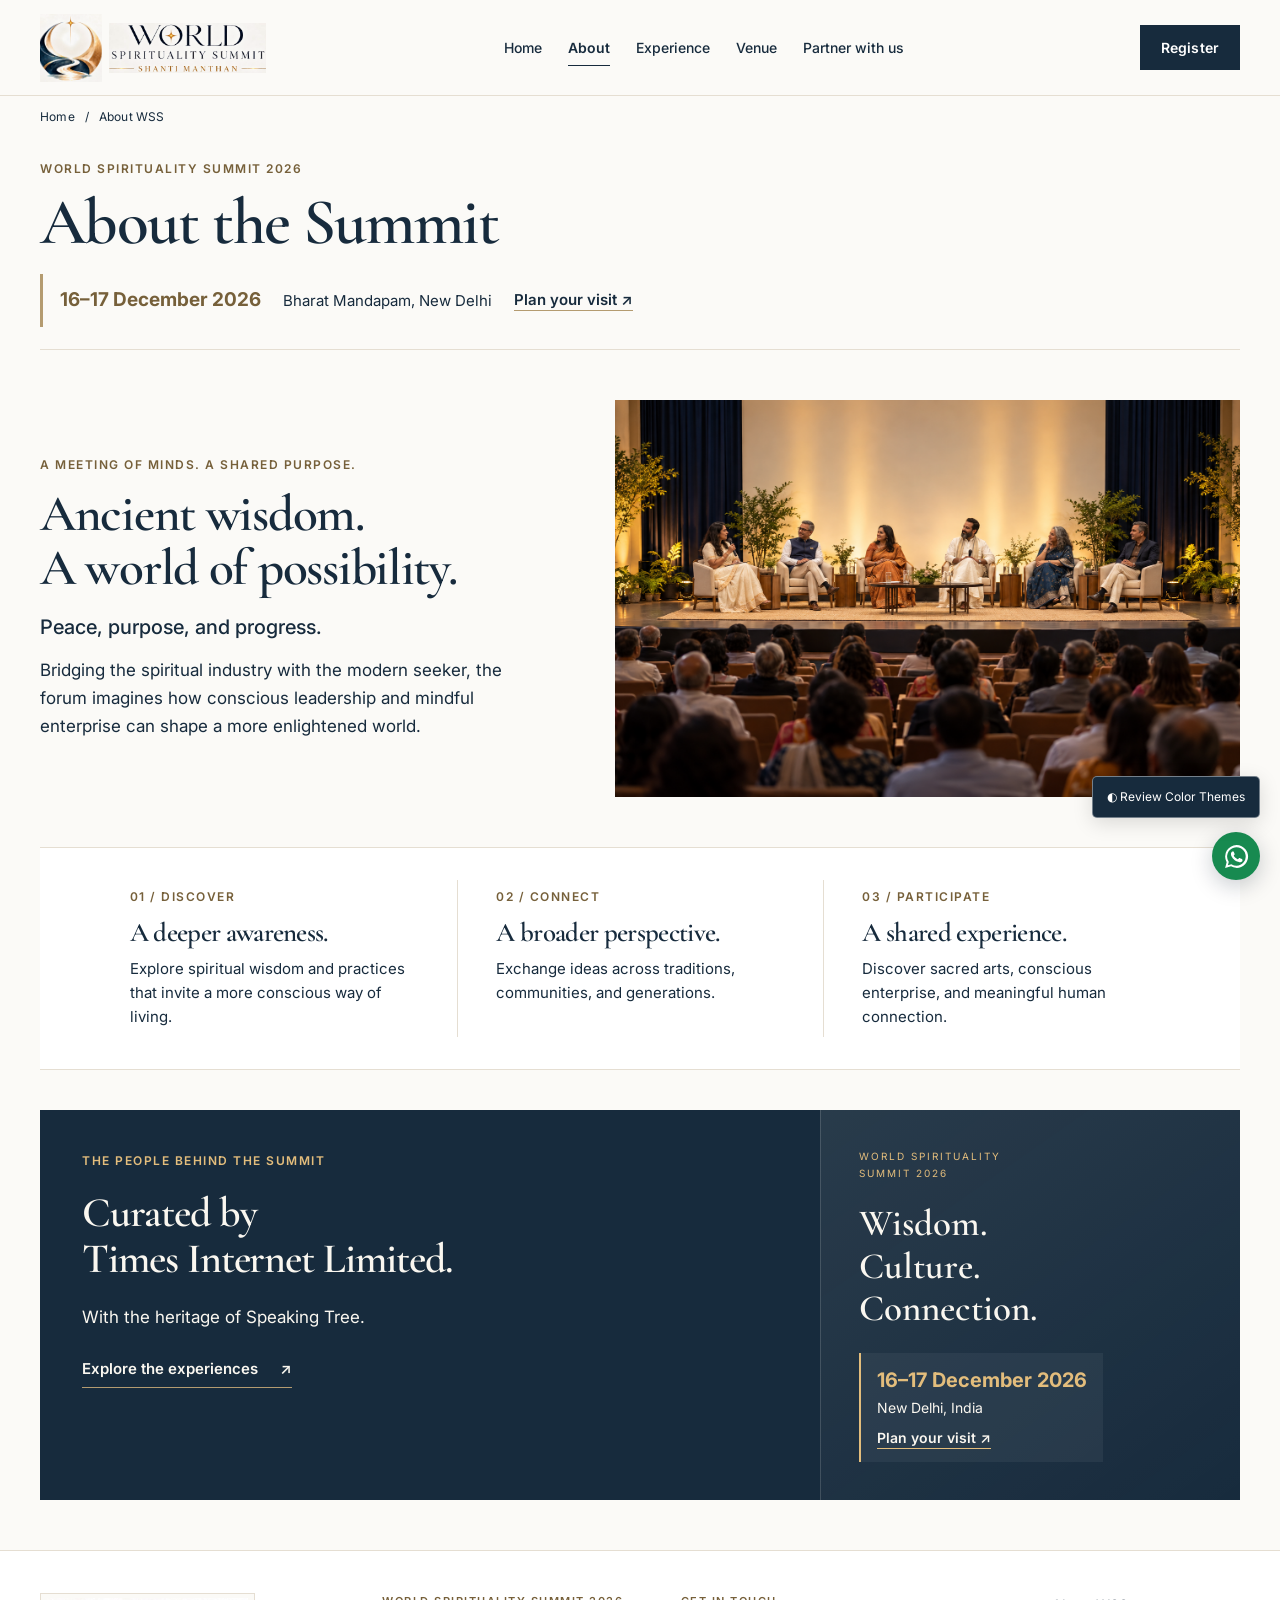
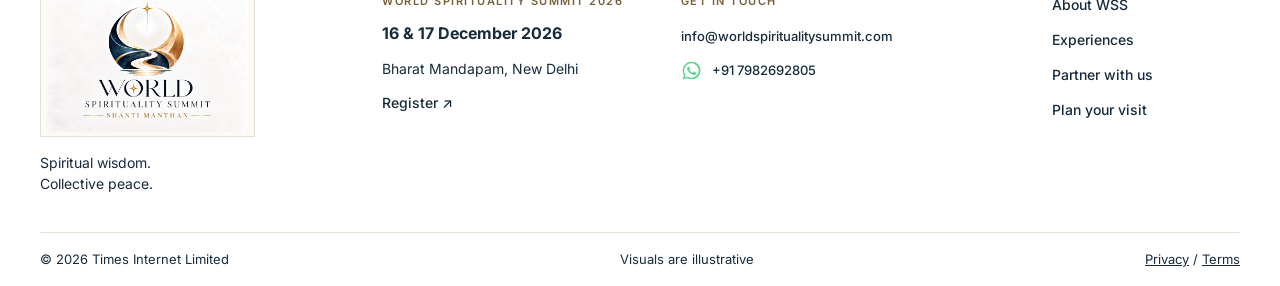
==== commit a010c146: "Refine lead pages and mobile site navigation" ====
--- a/about.html
+++ b/about.html
@@ -27,7 +27,7 @@
 <link rel="stylesheet" href="./assets/css/site-refinement.css?v=register-2">
 <link rel="stylesheet" href="./assets/css/premium-design.css?v=art-direction-3">
 <link rel="stylesheet" href="./assets/css/event-presentation.css?v=4">
-<link rel="stylesheet" href="./assets/css/cohesive.css?v=8">
+<link rel="stylesheet" href="./assets/css/cohesive.css?v=9">
 <link rel="stylesheet" href="./assets/css/page-quality.css?v=4">
 </head>
 <body id="page-top" data-page="about">
@@ -42,8 +42,8 @@
 
 
 <div data-site-overlays></div>
-<script src="./assets/js/site-shell.js?v=3" defer></script>
-<script src="./assets/js/nav.js" defer>
+<script src="./assets/js/site-shell.js?v=4" defer></script>
+<script src="./assets/js/nav.js?v=2" defer>
 </script>
 <script src="./assets/js/tabs.js" defer>
 </script>
--- a/assets/css/cohesive.css
+++ b/assets/css/cohesive.css
@@ -193,3 +193,37 @@
  .theme-open,body[data-page=index] .theme-open{right:58px!important;left:auto!important;top:23px!important;bottom:auto!important;padding:6px 8px!important;font-size:10px!important}
 }
 @media(prefers-reduced-motion:reduce){.floating-whatsapp{transition:none}}
+
+/* Keep lead-page introductions proportional to their short copy on desktop. */
+@media(min-width:768px){
+ .lead-page{grid-template-columns:minmax(280px,.75fr) minmax(0,1.25fr);align-items:start;gap:clamp(24px,3.5vw,52px);padding-block:32px 56px}
+ .lead-page-intro{min-height:0;padding:clamp(28px,3vw,42px)}
+ .lead-page-intro h1{font-size:clamp(46px,4.2vw,62px)}
+ .lead-event-note{margin-top:28px;margin-bottom:0}
+}
+
+/* Mobile drawer must fill the viewport even after the document has scrolled. */
+@media(max-width:1023px){
+ .site-header nav.open{height:calc(100vh - 88px);height:calc(100dvh - 88px);max-height:none;min-height:0;box-sizing:border-box;overscroll-behavior:contain}
+ .menu-open .mobile-cta,.menu-open .floating-whatsapp,.menu-open .ux-up{visibility:hidden}
+}
+
+/* Keep shared mobile footer details in a compact, aligned grid. */
+@media(max-width:767px){
+ .pd-footer-top{grid-template-columns:118px minmax(0,1fr);gap:18px 18px;padding-block:24px 20px}
+ .pd-footer-top>div:first-child{grid-column:1;grid-row:1}
+ .pd-footer .pd-brand-original{width:118px;height:80px;padding:2px}
+ .pd-footer-top>div:nth-child(2){grid-column:2;grid-row:1;gap:5px;align-content:center}
+ .pd-footer-top>div:nth-child(2) .pd-label{font-size:9px!important;line-height:1.35!important;letter-spacing:.5px}
+ .pd-footer-top>div:nth-child(2) strong{font-size:13px;line-height:1.4}
+ .pd-footer-top>div:nth-child(2) p:not(.pd-label),.pd-footer-top>div:nth-child(2) a{font-size:12px;line-height:1.4;margin:0}
+ .pd-footer-top nav{grid-column:1/-1;grid-row:2;grid-template-columns:repeat(2,minmax(0,1fr));gap:8px 16px;padding-block:14px;border-top:1px solid #ffffff35}
+ .pd-footer-top nav a{font-size:13px!important}
+ .pd-footer-contact{grid-column:1/-1;grid-row:3;gap:8px;padding-top:13px}
+ .pd-footer-contact .pd-label{margin:0!important}
+ .pd-footer-contact a{font-size:12px!important}
+ .pd-footer-bottom{justify-content:flex-start;gap:5px 15px;padding-block:12px 82px!important;font-size:10px}
+ .pd-footer-bottom span:first-child{flex-basis:100%}
+ .floating-whatsapp{bottom:calc(18px + env(safe-area-inset-bottom))}
+ .ux-up{bottom:calc(18px + env(safe-area-inset-bottom))!important}
+}
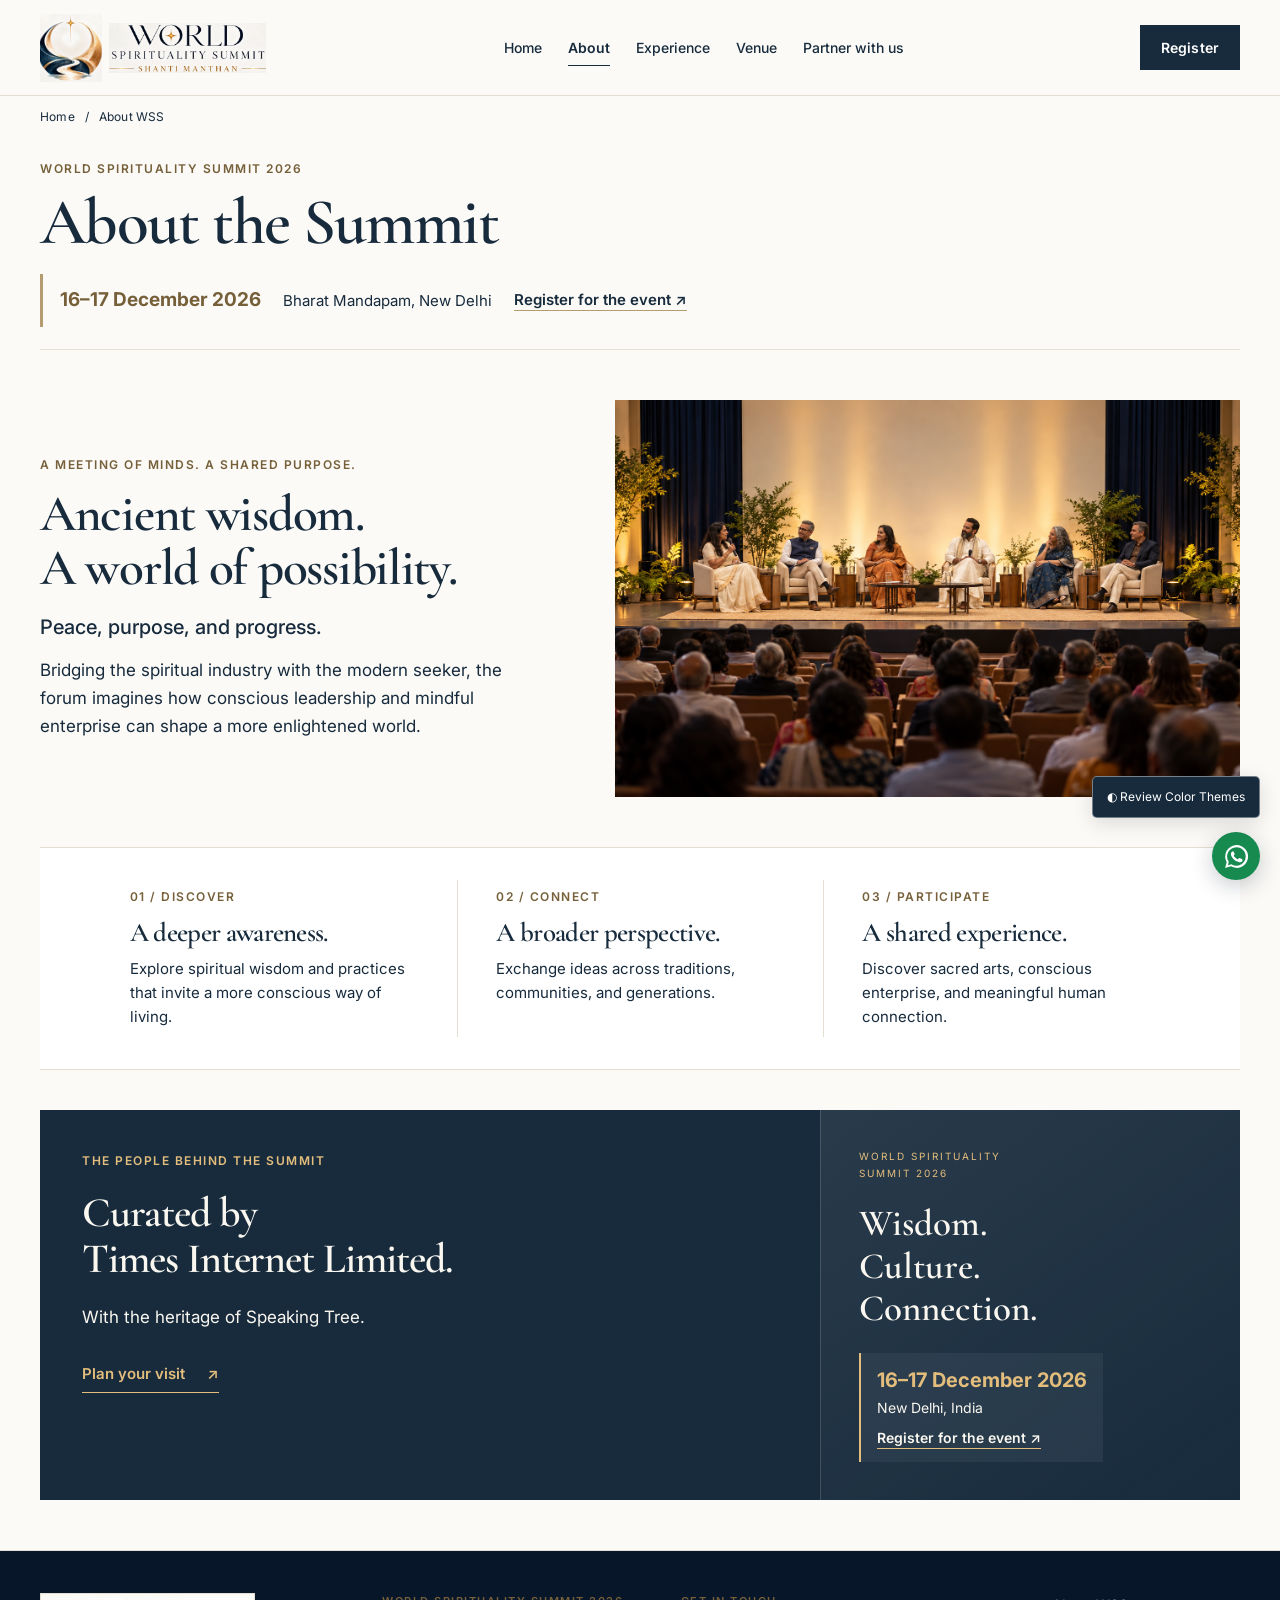
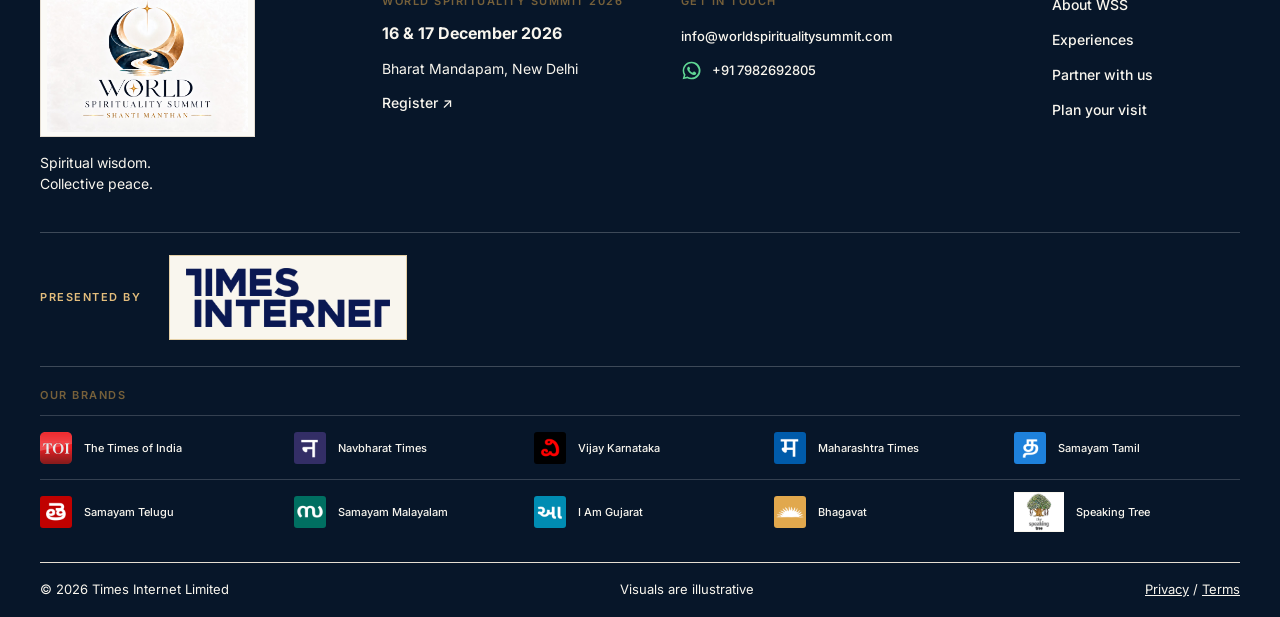
==== commit 8bb31eec: "Refine WSS footer and page calls to action" ====
--- a/about.html
+++ b/about.html
@@ -27,22 +27,22 @@
 <link rel="stylesheet" href="./assets/css/site-refinement.css?v=register-2">
 <link rel="stylesheet" href="./assets/css/premium-design.css?v=art-direction-3">
 <link rel="stylesheet" href="./assets/css/event-presentation.css?v=4">
-<link rel="stylesheet" href="./assets/css/cohesive.css?v=9">
+<link rel="stylesheet" href="./assets/css/cohesive.css?v=13">
 <link rel="stylesheet" href="./assets/css/page-quality.css?v=4">
 </head>
 <body id="page-top" data-page="about">
 <div data-site-header></div>
 <main id="main" class="pd">
-<section class="pd-wrap about-opening"><div><p class="pd-label">WORLD SPIRITUALITY SUMMIT 2026</p><h1>About the Summit</h1><a class="about-date" href="./venue.html" aria-label="Plan your visit: 16 and 17 December 2026 at Bharat Mandapam, New Delhi"><strong>16–17 December 2026</strong><span>Bharat Mandapam, New Delhi</span><span class="about-date-action">Plan your visit <span aria-hidden="true">↗</span></span></a></div></section>
+<section class="pd-wrap about-opening"><div><p class="pd-label">WORLD SPIRITUALITY SUMMIT 2026</p><h1>About the Summit</h1><a class="about-date" href="./register.html?reason=attend" aria-label="Register for the event: 16 and 17 December 2026 at Bharat Mandapam, New Delhi"><strong>16–17 December 2026</strong><span>Bharat Mandapam, New Delhi</span><span class="about-date-action">Register for the event <span aria-hidden="true">↗</span></span></a></div></section>
 <section class="pd-wrap about-introduction"><div><p class="pd-label">A MEETING OF MINDS. A SHARED PURPOSE.</p><h2>Ancient wisdom.<br>A world of possibility.</h2><p class="about-deck">Peace, purpose, and progress.</p><p>Bridging the spiritual industry with the modern seeker, the forum imagines how conscious leadership and mindful enterprise can shape a more enlightened world.</p></div><img src="./assets/images/summit-conversation.png" alt="Illustrative summit conversation" width="1536" height="1024" loading="lazy"></section>
 <section class="pd-about-principles pd-wrap"><article><p class="pd-label">01 / DISCOVER</p><h3>A deeper awareness.</h3><p>Explore spiritual wisdom and practices that invite a more conscious way of living.</p></article><article><p class="pd-label">02 / CONNECT</p><h3>A broader perspective.</h3><p>Exchange ideas across traditions, communities, and generations.</p></article><article><p class="pd-label">03 / PARTICIPATE</p><h3>A shared experience.</h3><p>Discover sacred arts, conscious enterprise, and meaningful human connection.</p></article></section>
-<section class="ev-curator pd-wrap"><div><p class="pd-label">THE PEOPLE BEHIND THE SUMMIT</p><h2>Curated by<br>Times Internet Limited.</h2><p>With the heritage of Speaking Tree.</p><a class="pd-link" href="./experience.html">Explore the experiences <span aria-hidden="true">↗</span></a></div><aside><span>WORLD SPIRITUALITY<br>SUMMIT 2026</span><strong>Wisdom.<br>Culture.<br>Connection.</strong><a class="about-curator-visit" href="./venue.html" aria-label="Plan your visit: 16 and 17 December 2026, New Delhi"><span class="about-curator-date">16–17 December 2026</span><span>New Delhi, India</span><span class="about-curator-action">Plan your visit <span aria-hidden="true">↗</span></span></a></aside></section></main>
+<section class="ev-curator pd-wrap"><div><p class="pd-label">THE PEOPLE BEHIND THE SUMMIT</p><h2>Curated by<br>Times Internet Limited.</h2><p>With the heritage of Speaking Tree.</p><div class="about-curator-actions"><a class="pd-link pd-link-secondary" href="./venue.html">Plan your visit <span aria-hidden="true">↗</span></a></div></div><aside><span>WORLD SPIRITUALITY<br>SUMMIT 2026</span><strong>Wisdom.<br>Culture.<br>Connection.</strong><a class="about-curator-visit" href="./register.html?reason=attend" aria-label="Register for the event: 16 and 17 December 2026, New Delhi"><span class="about-curator-date">16–17 December 2026</span><span>New Delhi, India</span><span class="about-curator-action">Register for the event <span aria-hidden="true">↗</span></span></a></aside></section></main>
 <div data-site-footer></div>
 </div>
 
 
 <div data-site-overlays></div>
-<script src="./assets/js/site-shell.js?v=4" defer></script>
+<script src="./assets/js/site-shell.js?v=7" defer></script>
 <script src="./assets/js/nav.js?v=2" defer>
 </script>
 <script src="./assets/js/tabs.js" defer>
--- a/assets/css/cohesive.css
+++ b/assets/css/cohesive.css
@@ -227,3 +227,85 @@
  .floating-whatsapp{bottom:calc(18px + env(safe-area-inset-bottom))}
  .ux-up{bottom:calc(18px + env(safe-area-inset-bottom))!important}
 }
+
+/* Compact publisher identity below the shared contact details. */
+.pd-footer-brands{margin-top:4px;padding-top:22px;border-top:1px solid #ffffff35}
+.pd-footer-brands .pd-label{margin:0 0 12px!important}
+.pd-footer-brand-grid{display:grid;grid-template-columns:repeat(5,minmax(0,1fr));gap:8px}
+.pd-footer-brand-grid a{display:flex;align-items:center;gap:10px;min-width:0;min-height:52px;padding:8px 10px;background:#fbfaf7;border:1px solid #e5ded2;color:#071a2d;text-decoration:none;transition:border-color .2s}
+.pd-footer-brand-grid a:hover{border-color:var(--pd-gold)}
+.pd-footer-brand-grid a:focus-visible{outline:2px solid var(--pd-gold);outline-offset:3px}
+.pd-footer-brand-grid img{display:block;width:30px;height:30px;object-fit:contain;flex:none}
+.pd-footer-brand-grid span{font:600 11px/1.25 Inter,Arial,sans-serif;overflow-wrap:anywhere}
+@media(max-width:1023px){.pd-footer-brand-grid{grid-template-columns:repeat(3,minmax(0,1fr))}}
+@media(max-width:767px){
+ .pd-footer-brands{margin-top:0;padding-top:16px}
+ .pd-footer-brands .pd-label{margin-bottom:10px!important}
+ .pd-footer-brand-grid{grid-template-columns:repeat(2,minmax(0,1fr));gap:7px}
+ .pd-footer-brand-grid a{min-height:48px;padding:7px;gap:7px}
+ .pd-footer-brand-grid img{width:25px;height:25px}
+ .pd-footer-brand-grid span{font-size:10px}
+}
+@media(prefers-reduced-motion:reduce){.pd-footer-brand-grid a{transition:none}}
+
+/* Keep each route and its lead action visible in a compact mobile trail. */
+@media(max-width:767px){
+ .site-breadcrumb{position:sticky;top:88px;z-index:29;width:100%;padding:7px 22px;min-height:34px;background:var(--pd-paper);border-bottom:1px solid var(--pd-line)}
+}
+
+/* Give the About action a clear reading order on narrow screens. */
+@media(max-width:767px){
+ .ev-curator aside{display:flex;flex-direction:column;align-items:flex-start;justify-content:flex-start;gap:13px;padding:24px}
+ .ev-curator aside>strong{font-size:34px;line-height:1.05}
+ .ev-curator aside>.about-curator-visit{width:100%;padding:13px 15px}
+}
+
+/* Keep the destination name distinct from its label and address. */
+.venue-destination{display:flex;flex-direction:column;align-items:flex-start;gap:9px;min-width:0;border-left:1px solid var(--pd-line);padding-left:clamp(20px,3vw,40px)}
+.venue-destination-label,.venue-destination>span:last-child{display:block;font:600 10px/1.5 Inter,Arial,sans-serif;letter-spacing:1.2px;color:var(--accent-ink)}
+.venue-destination strong{display:block;font:500 clamp(26px,2.5vw,34px)/1.1 'Cormorant Garamond',Georgia,serif;color:var(--pd-ink)}
+.venue-destination p{margin:0 0 12px!important;font-size:15px!important;line-height:1.55!important}
+@media(max-width:767px){.venue-destination{padding:20px 0 0;border-left:0;border-top:1px solid var(--pd-line)}}
+
+/* A quiet, scannable contact option after the two lead forms. */
+.form-contact{display:grid;gap:11px;margin-top:24px;padding:16px 18px;border-left:2px solid var(--pd-gold);background:var(--color-surface)}
+.form-contact-label{font:600 11px/1.4 Inter,Arial,sans-serif;letter-spacing:.1em;text-transform:uppercase;color:var(--accent-ink)}
+.form-contact-links{display:flex;flex-wrap:wrap;gap:8px 24px}
+.form-contact-links a{font:500 13px/1.5 Inter,Arial,sans-serif;text-decoration:none;border-bottom:1px solid var(--pd-gold);width:fit-content}
+.form-contact-links a:hover{text-decoration:none;border-color:currentColor}
+@media(max-width:767px){.form-contact{margin-top:20px}.form-contact-links{flex-direction:column;align-items:flex-start;gap:9px}}
+
+/* Publisher identities read as one restrained band, without white tiles. */
+.pd-footer{background:#071629;color:#f9f6ee}
+.pd-footer-presenter{display:flex;align-items:center;gap:28px;border-top:1px solid rgba(255,255,255,.22);padding-top:22px;padding-bottom:22px}
+.pd-footer-presenter .pd-label{margin:0!important;min-width:100px;color:var(--pd-champagne)!important}
+.pd-footer-presenter a{display:block;width:238px;max-width:100%;padding:12px 16px;background:#f9f6ee;border:1px solid rgba(214,177,110,.55);text-decoration:none}
+.pd-footer-presenter a:hover,.pd-footer-presenter a:focus-visible{border-color:var(--pd-gold);outline-offset:3px}
+.pd-footer-presenter img{display:block;width:100%;height:auto}
+.pd-footer-brands{border-top:1px solid rgba(255,255,255,.22);padding-top:20px;padding-bottom:18px}
+.pd-footer-brand-grid{gap:0}
+.pd-footer-brand-grid a{min-height:64px;padding:12px 14px;background:transparent;border:0;border-top:1px solid rgba(255,255,255,.18);color:#f9f6ee!important;gap:12px}
+.pd-footer-brand-grid a:hover,.pd-footer-brand-grid a:focus-visible{background:rgba(255,255,255,.07);border-top-color:var(--pd-gold)}
+.pd-footer-brand-grid img{width:32px;height:32px;border-radius:3px}
+.pd-footer-brand-grid a:last-child img{width:50px;height:40px;border-radius:0;background:#f9f6ee}
+.pd-footer-brand-grid span{font-size:11px;font-weight:500;line-height:1.3;color:#f9f6ee}
+.pd-footer-brand-grid a:nth-child(5n+1){padding-left:0}
+@media(max-width:1023px){.pd-footer-brand-grid a:nth-child(5n+1){padding-left:14px}}
+@media(max-width:767px){
+ .pd-footer-presenter{gap:14px;padding-top:18px;padding-bottom:18px}
+ .pd-footer-presenter .pd-label{min-width:88px}
+ .pd-footer-presenter a{width:190px;padding:9px 12px}
+ .pd-footer-brands{padding-top:16px;padding-bottom:12px}
+ .pd-footer-brand-grid{gap:0 12px}
+ .pd-footer-brand-grid a{min-height:58px;padding:10px 2px;gap:9px}
+ .pd-footer-brand-grid img{width:28px;height:28px}
+ .pd-footer-brand-grid a:last-child img{width:42px;height:34px}
+ .pd-footer-brand-grid span{font-size:10px}
+ .pd-footer-brand-grid a:nth-child(5n+1){padding-left:2px}
+}
+
+/* The About feature offers separate attendance and travel actions. */
+.about-curator-actions{display:flex;flex-wrap:wrap;align-items:center;gap:12px 26px;margin-top:25px}
+.about-curator-actions .pd-link{margin:0}
+.about-curator-actions .pd-link-secondary{color:var(--pd-champagne);border-color:var(--pd-champagne)}
+@media(max-width:767px){.about-curator-actions{gap:8px 22px;margin-top:20px}}
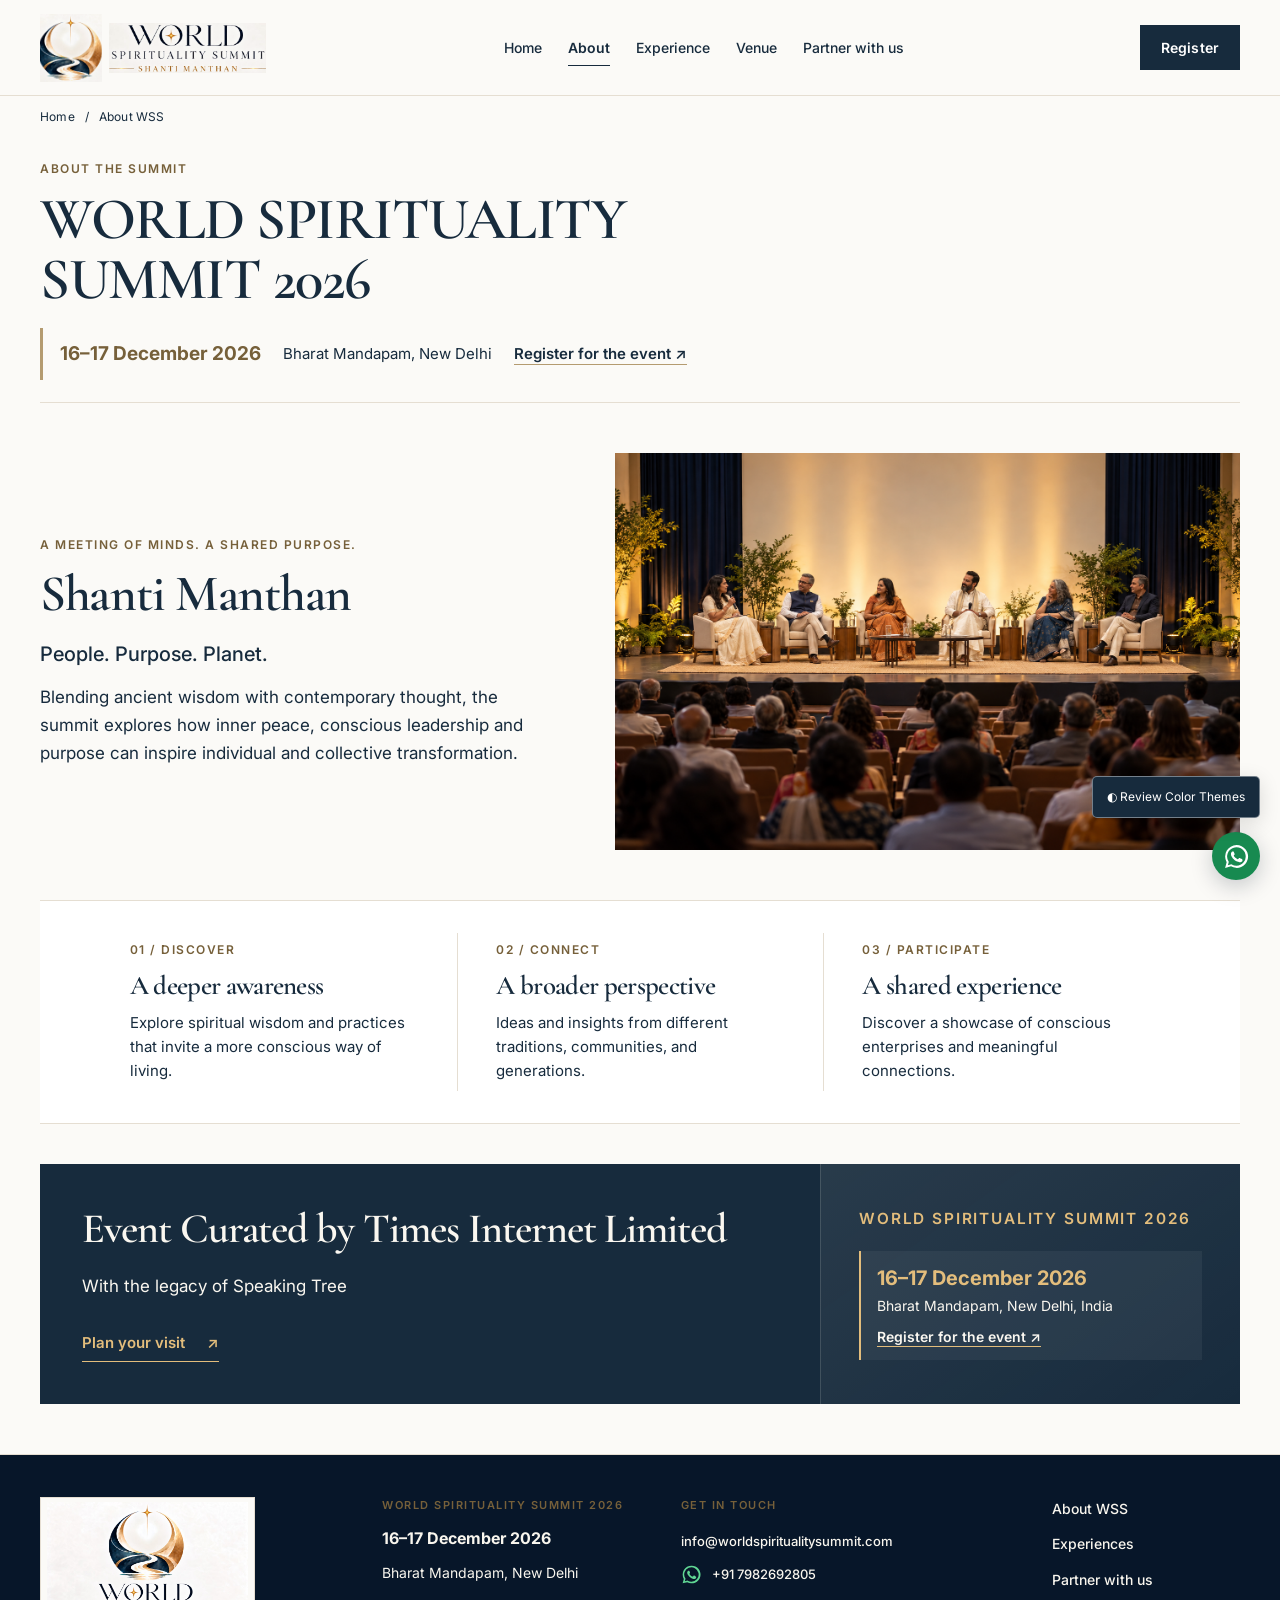
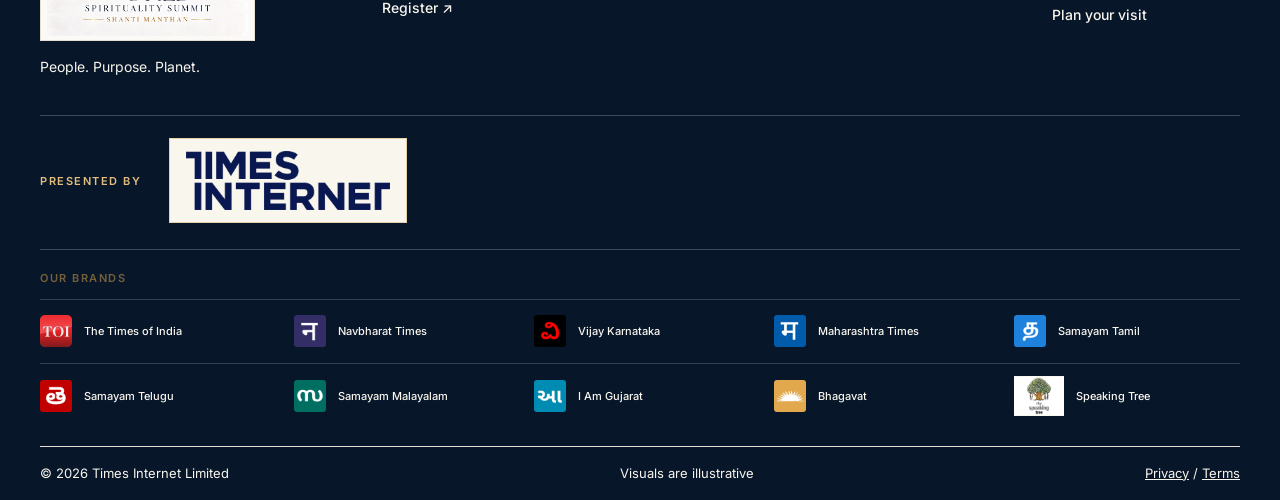
==== commit 7770999c: "Update WSS editorial content across public pages" ====
--- a/about.html
+++ b/about.html
@@ -5,7 +5,7 @@
 <meta charset="utf-8">
 <meta name="viewport" content="width=device-width, initial-scale=1">
 <title>About the Summit | WSS 2026</title>
-<meta name="description" content="World Spirituality Summit 2026: Shanti Manthan - Chanting For Peace. Bharat Mandapam, New Delhi, 16-17 December 2026.">
+<meta name="description" content="World Spirituality Summit 2026: Shanti Manthan - People. Purpose. Planet. Bharat Mandapam, New Delhi, 16-17 December 2026.">
 <link rel="icon" href="./assets/images/logo-final.jpeg">
 <script src="./assets/js/theme.js?v=layout-selector-4">
 </script>
@@ -28,21 +28,21 @@
 <link rel="stylesheet" href="./assets/css/premium-design.css?v=art-direction-3">
 <link rel="stylesheet" href="./assets/css/event-presentation.css?v=4">
 <link rel="stylesheet" href="./assets/css/cohesive.css?v=13">
-<link rel="stylesheet" href="./assets/css/page-quality.css?v=4">
+<link rel="stylesheet" href="./assets/css/page-quality.css?v=5">
 </head>
 <body id="page-top" data-page="about">
 <div data-site-header></div>
 <main id="main" class="pd">
-<section class="pd-wrap about-opening"><div><p class="pd-label">WORLD SPIRITUALITY SUMMIT 2026</p><h1>About the Summit</h1><a class="about-date" href="./register.html?reason=attend" aria-label="Register for the event: 16 and 17 December 2026 at Bharat Mandapam, New Delhi"><strong>16–17 December 2026</strong><span>Bharat Mandapam, New Delhi</span><span class="about-date-action">Register for the event <span aria-hidden="true">↗</span></span></a></div></section>
-<section class="pd-wrap about-introduction"><div><p class="pd-label">A MEETING OF MINDS. A SHARED PURPOSE.</p><h2>Ancient wisdom.<br>A world of possibility.</h2><p class="about-deck">Peace, purpose, and progress.</p><p>Bridging the spiritual industry with the modern seeker, the forum imagines how conscious leadership and mindful enterprise can shape a more enlightened world.</p></div><img src="./assets/images/summit-conversation.png" alt="Illustrative summit conversation" width="1536" height="1024" loading="lazy"></section>
-<section class="pd-about-principles pd-wrap"><article><p class="pd-label">01 / DISCOVER</p><h3>A deeper awareness.</h3><p>Explore spiritual wisdom and practices that invite a more conscious way of living.</p></article><article><p class="pd-label">02 / CONNECT</p><h3>A broader perspective.</h3><p>Exchange ideas across traditions, communities, and generations.</p></article><article><p class="pd-label">03 / PARTICIPATE</p><h3>A shared experience.</h3><p>Discover sacred arts, conscious enterprise, and meaningful human connection.</p></article></section>
-<section class="ev-curator pd-wrap"><div><p class="pd-label">THE PEOPLE BEHIND THE SUMMIT</p><h2>Curated by<br>Times Internet Limited.</h2><p>With the heritage of Speaking Tree.</p><div class="about-curator-actions"><a class="pd-link pd-link-secondary" href="./venue.html">Plan your visit <span aria-hidden="true">↗</span></a></div></div><aside><span>WORLD SPIRITUALITY<br>SUMMIT 2026</span><strong>Wisdom.<br>Culture.<br>Connection.</strong><a class="about-curator-visit" href="./register.html?reason=attend" aria-label="Register for the event: 16 and 17 December 2026, New Delhi"><span class="about-curator-date">16–17 December 2026</span><span>New Delhi, India</span><span class="about-curator-action">Register for the event <span aria-hidden="true">↗</span></span></a></aside></section></main>
+<section class="pd-wrap about-opening"><div><p class="pd-label">ABOUT THE SUMMIT</p><h1>WORLD SPIRITUALITY SUMMIT 2026</h1><a class="about-date" href="./register.html?reason=attend" aria-label="Register for the event: 16 and 17 December 2026 at Bharat Mandapam, New Delhi"><strong>16–17 December 2026</strong><span>Bharat Mandapam, New Delhi</span><span class="about-date-action">Register for the event <span aria-hidden="true">↗</span></span></a></div></section>
+<section class="pd-wrap about-introduction"><div><p class="pd-label">A MEETING OF MINDS. A SHARED PURPOSE.</p><h2>Shanti Manthan</h2><p class="about-deck">People. Purpose. Planet.</p><p>Blending ancient wisdom with contemporary thought, the summit explores how inner peace, conscious leadership and purpose can inspire individual and collective transformation.</p></div><img src="./assets/images/summit-conversation.png" alt="Illustrative summit conversation" width="1536" height="1024" loading="lazy"></section>
+<section class="pd-about-principles pd-wrap"><article><p class="pd-label">01 / DISCOVER</p><h3>A deeper awareness</h3><p>Explore spiritual wisdom and practices that invite a more conscious way of living.</p></article><article><p class="pd-label">02 / CONNECT</p><h3>A broader perspective</h3><p>Ideas and insights from different traditions, communities, and generations.</p></article><article><p class="pd-label">03 / PARTICIPATE</p><h3>A shared experience</h3><p>Discover a showcase of conscious enterprises and meaningful connections.</p></article></section>
+<section class="ev-curator pd-wrap"><div><h2>Event Curated by Times Internet Limited</h2><p>With the legacy of Speaking Tree</p><div class="about-curator-actions"><a class="pd-link pd-link-secondary" href="./venue.html">Plan your visit <span aria-hidden="true">↗</span></a></div></div><aside><span>WORLD SPIRITUALITY SUMMIT 2026</span><a class="about-curator-visit" href="./register.html?reason=attend" aria-label="Register for the event: 16 and 17 December 2026 at Bharat Mandapam, New Delhi"><span class="about-curator-date">16–17 December 2026</span><span>Bharat Mandapam, New Delhi, India</span><span class="about-curator-action">Register for the event <span aria-hidden="true">↗</span></span></a></aside></section></main>
 <div data-site-footer></div>
 </div>
 
 
 <div data-site-overlays></div>
-<script src="./assets/js/site-shell.js?v=7" defer></script>
+<script src="./assets/js/site-shell.js?v=8" defer></script>
 <script src="./assets/js/nav.js?v=2" defer>
 </script>
 <script src="./assets/js/tabs.js" defer>
@@ -57,7 +57,7 @@
 </script>
 <script src="./assets/js/premium.js" defer></script>
 <script src="./assets/js/design-motion.js?v=art-direction-2" defer></script>
-<script src="./assets/js/event-interactions.js?v=3" defer></script>
+<script src="./assets/js/event-interactions.js?v=4" defer></script>
 <a class="ux-up" href="#page-top" aria-label="Scroll to top"><span aria-hidden="true">↑</span></a>
 <script src="./assets/js/cohesive.js?v=5" defer></script>
 </body>
--- a/assets/css/page-quality.css
+++ b/assets/css/page-quality.css
@@ -3,7 +3,7 @@
 /* About: balance the introduction copy with the summit image instead of stacking both full width. */
 .about-opening{padding-block:clamp(16px,2vw,26px) 22px;border-bottom:1px solid var(--pd-line)}
 .about-opening .pd-label{margin-bottom:12px!important}
-.about-opening h1{font-size:clamp(48px,5.1vw,72px);line-height:1.02;margin-bottom:18px}
+.about-opening h1{font-size:clamp(44px,4.6vw,68px);line-height:1.02;margin-bottom:18px;max-width:24ch}
 .about-opening .about-date{display:flex;align-items:center;flex-wrap:wrap;gap:8px 22px;width:fit-content;max-width:100%;margin:0;padding:13px 0 13px 17px;border-left:3px solid var(--pd-gold);color:var(--pd-ink);font:400 15px/1.4 Inter,Arial,sans-serif;text-decoration:none}
 .about-date strong{color:var(--accent-ink);font-size:19px;white-space:nowrap}
 .about-date>span:nth-child(2){color:var(--pd-muted)}
@@ -27,6 +27,9 @@
 .about-curator-action{margin-top:7px;border-bottom:1px solid var(--pd-champagne);font-weight:600;color:var(--pd-light)}
 .about-curator-visit:hover .about-curator-action,.about-curator-visit:focus-visible .about-curator-action{border-bottom-color:currentColor}
 .about-curator-visit:focus-visible,.about-date:focus-visible{outline:2px solid var(--pd-gold);outline-offset:4px}
+.ev-curator aside{justify-content:center;gap:22px}
+.ev-curator aside>span{font-size:clamp(12px,1.2vw,16px);font-weight:600;line-height:1.4;letter-spacing:.12em}
+.ev-curator aside>.about-curator-visit{width:100%}
 
 /* Experience: give the opening a real editorial split and let the complete copy lead. */
 .ux-experience-opening{min-height:clamp(360px,35vw,450px);margin-top:18px;grid-template-columns:minmax(0,.92fr) minmax(0,1.08fr);background:var(--pd-dark)}
@@ -95,7 +98,7 @@
 
 @media(max-width:767px){
  .about-opening{padding-block:18px 20px}
- .about-opening h1{font-size:42px}
+ .about-opening h1{font-size:clamp(36px,9vw,42px)}
  .about-opening .about-date{gap:3px 12px;padding:9px 0 9px 13px;font-size:14px;line-height:1.5}
  .about-date strong{font-size:17px}
  .about-date-action{width:fit-content}
